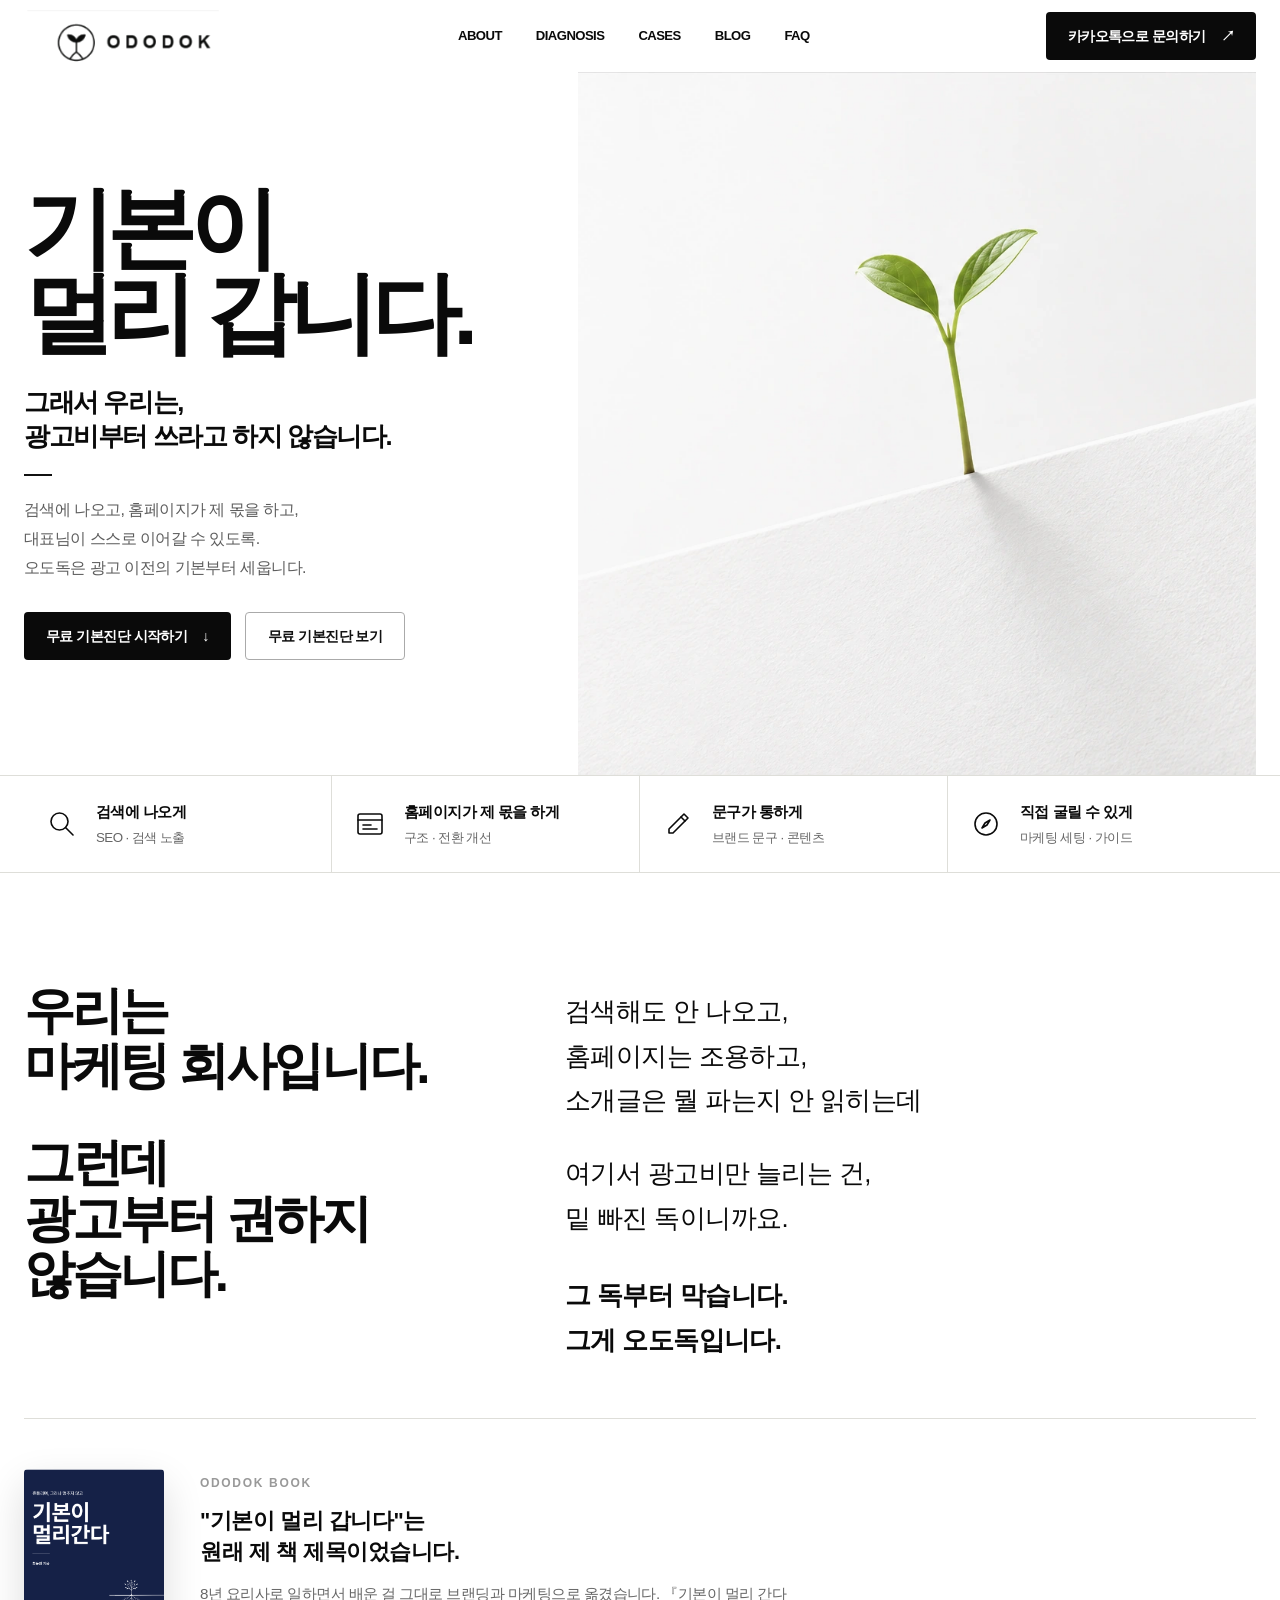
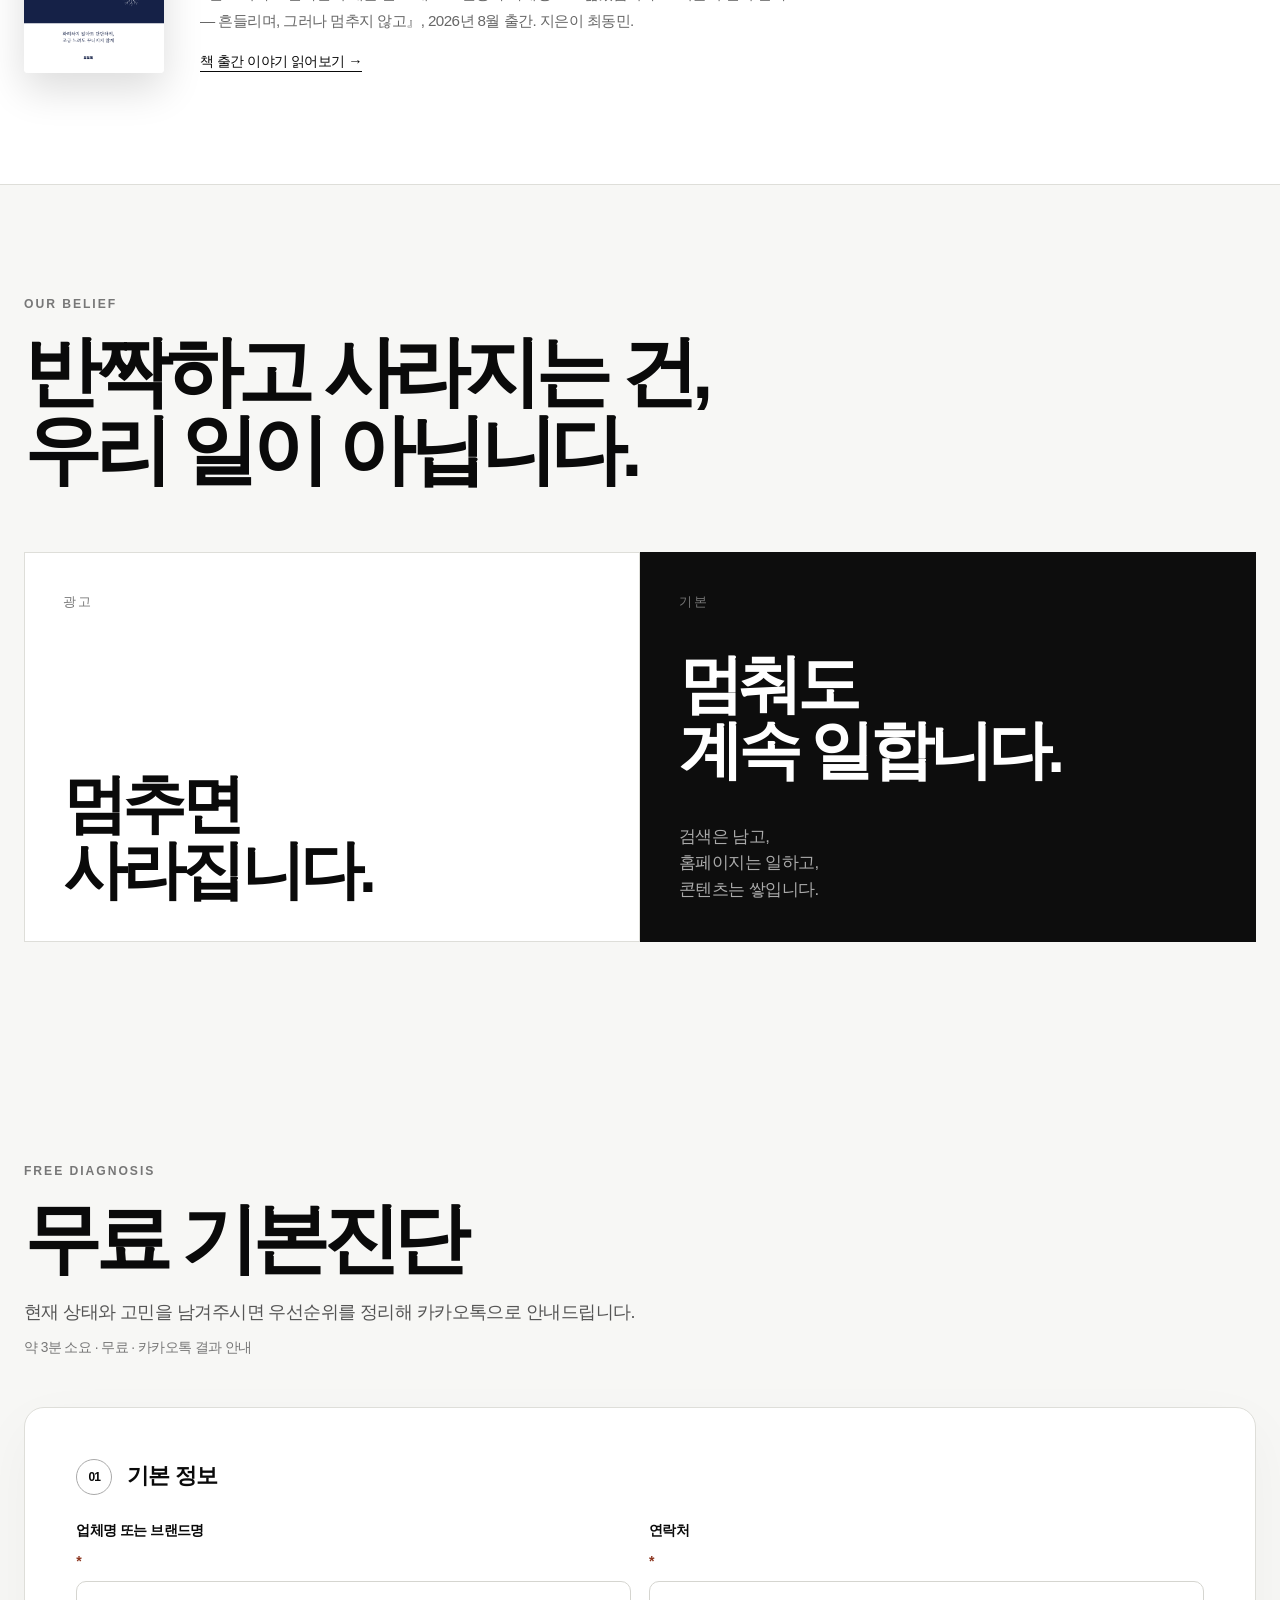
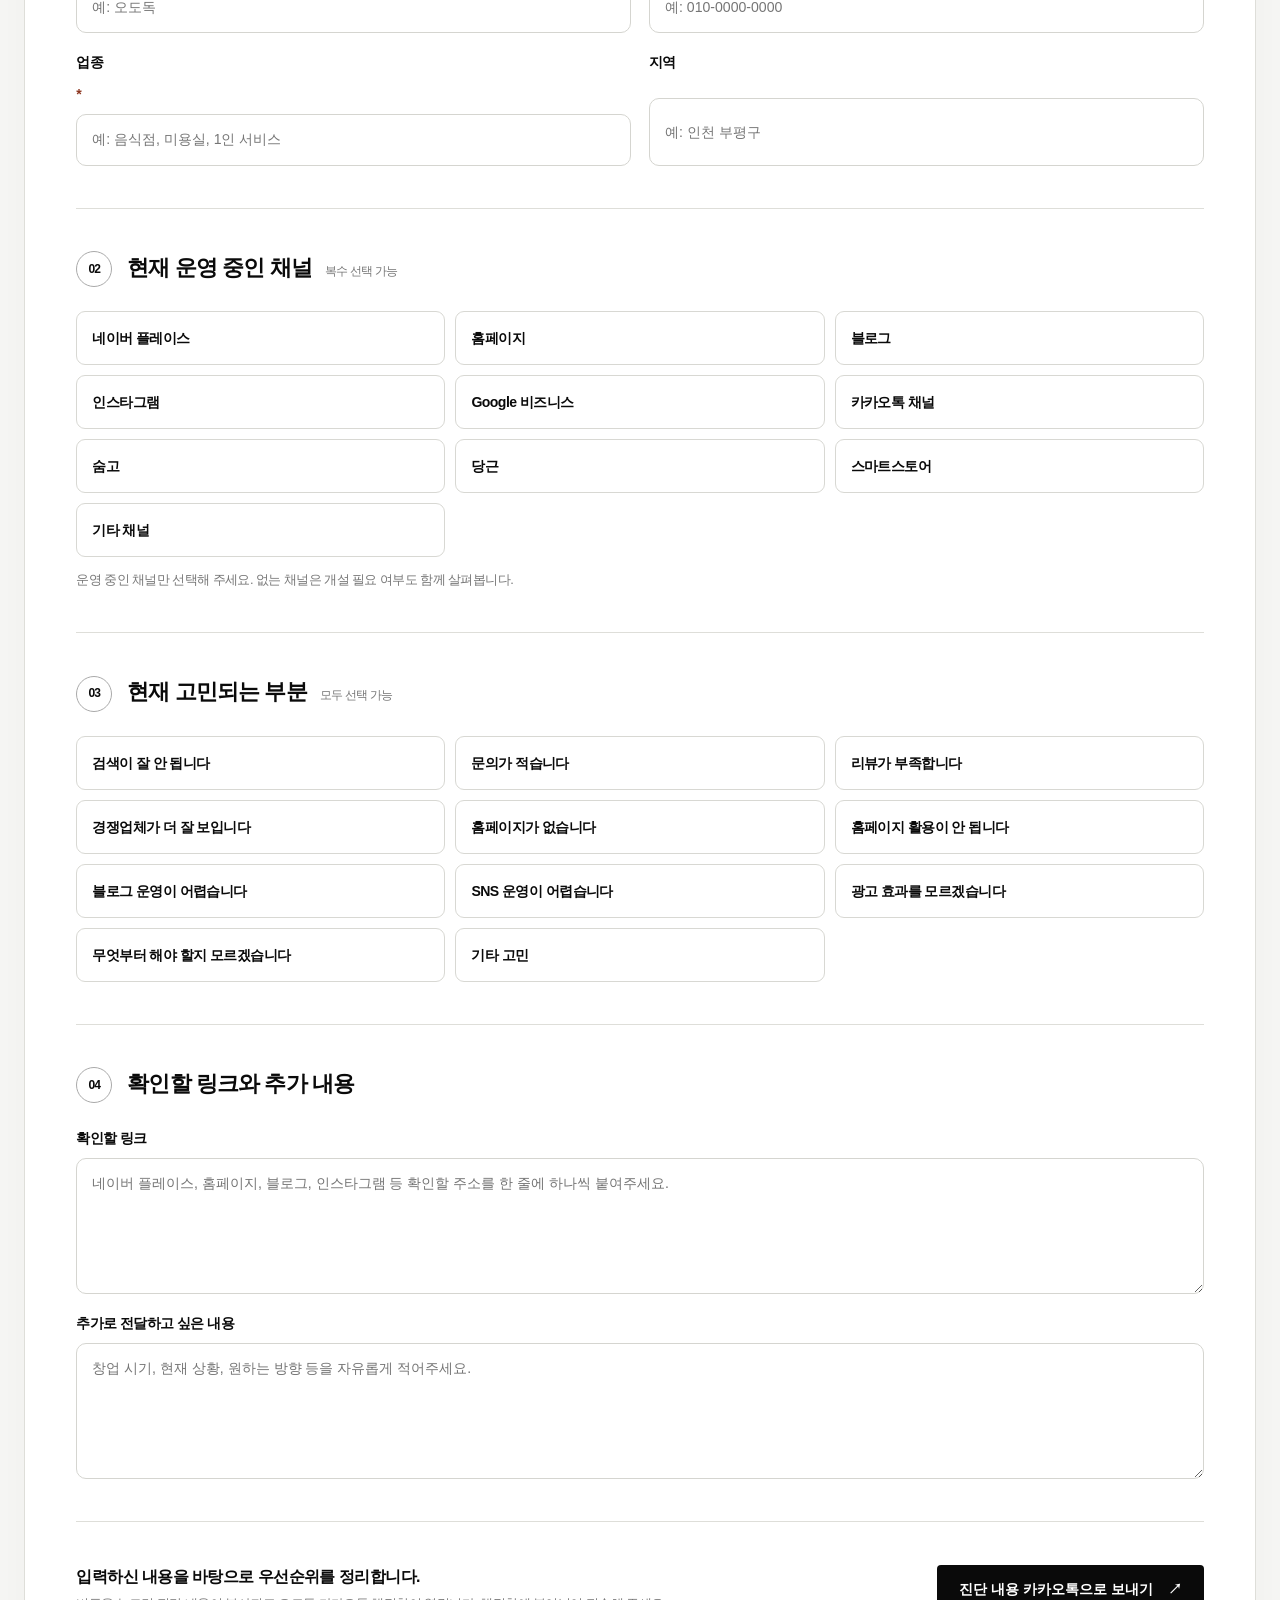
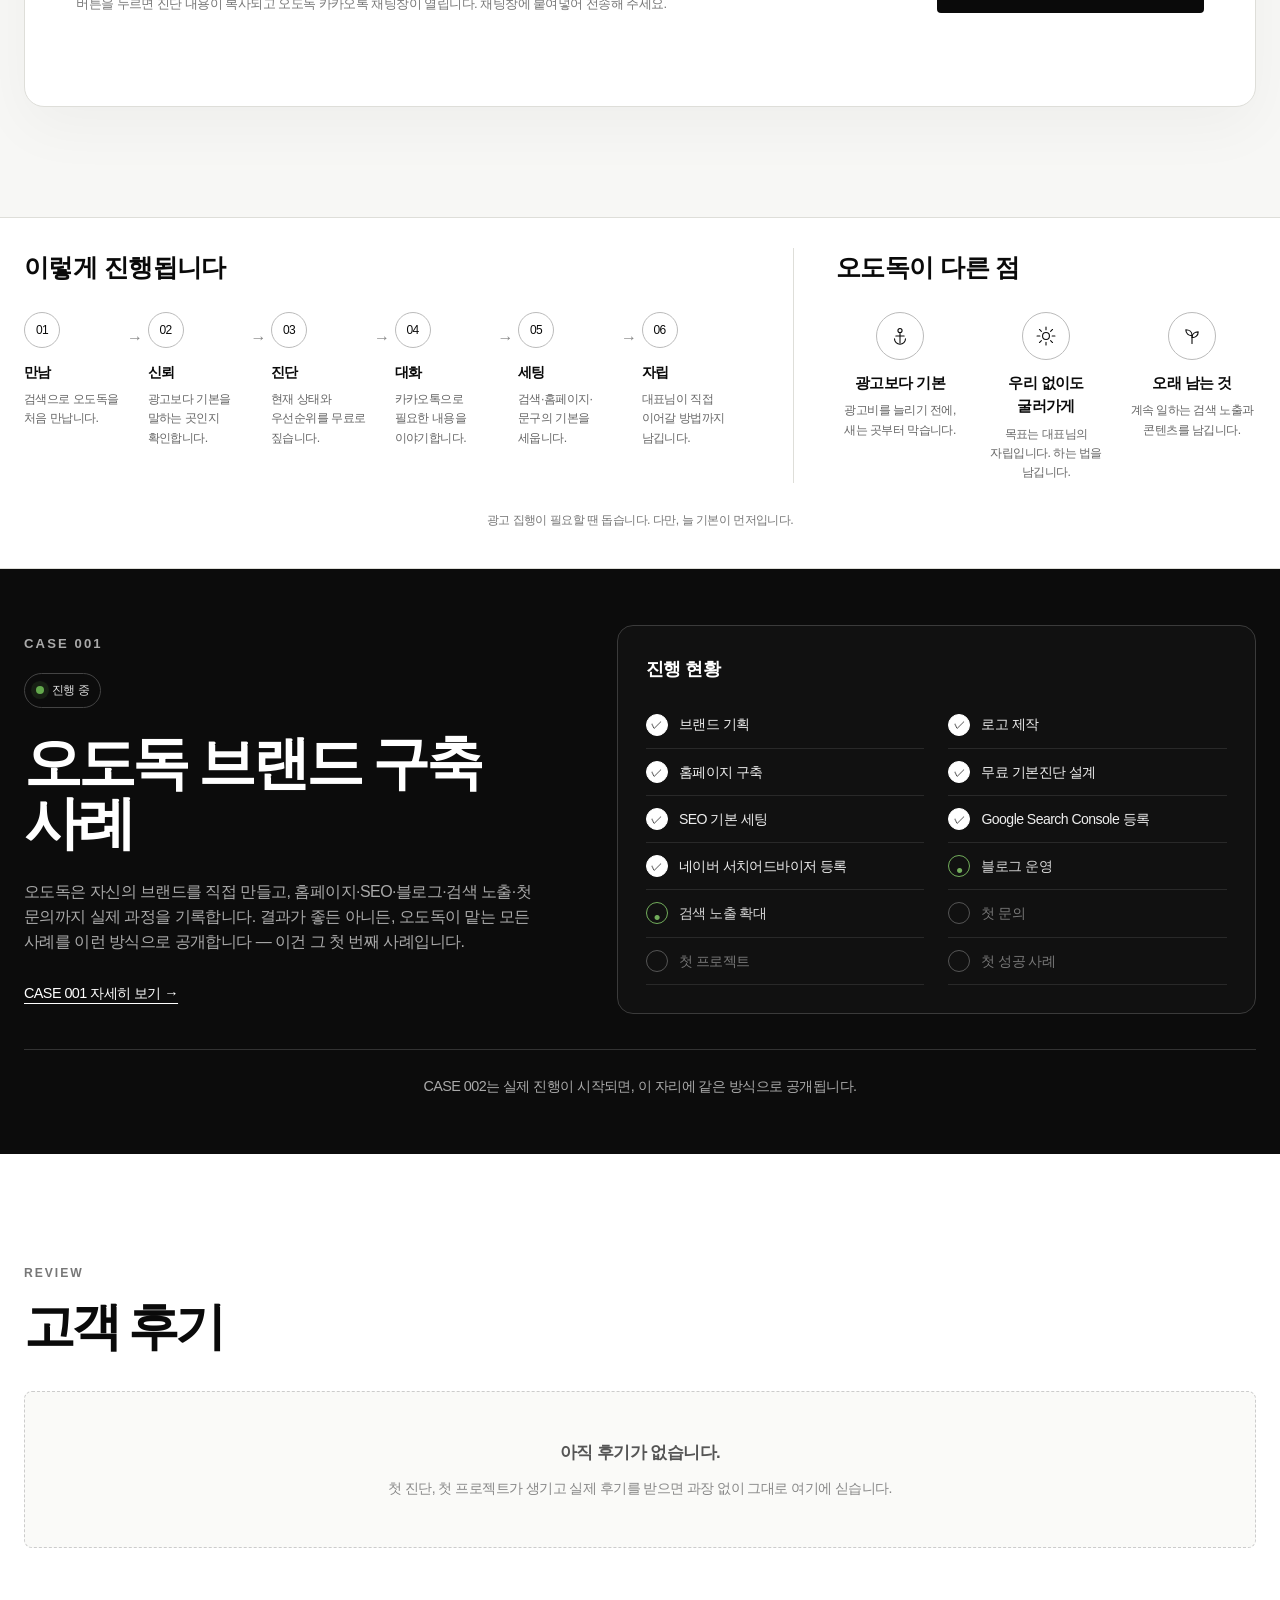
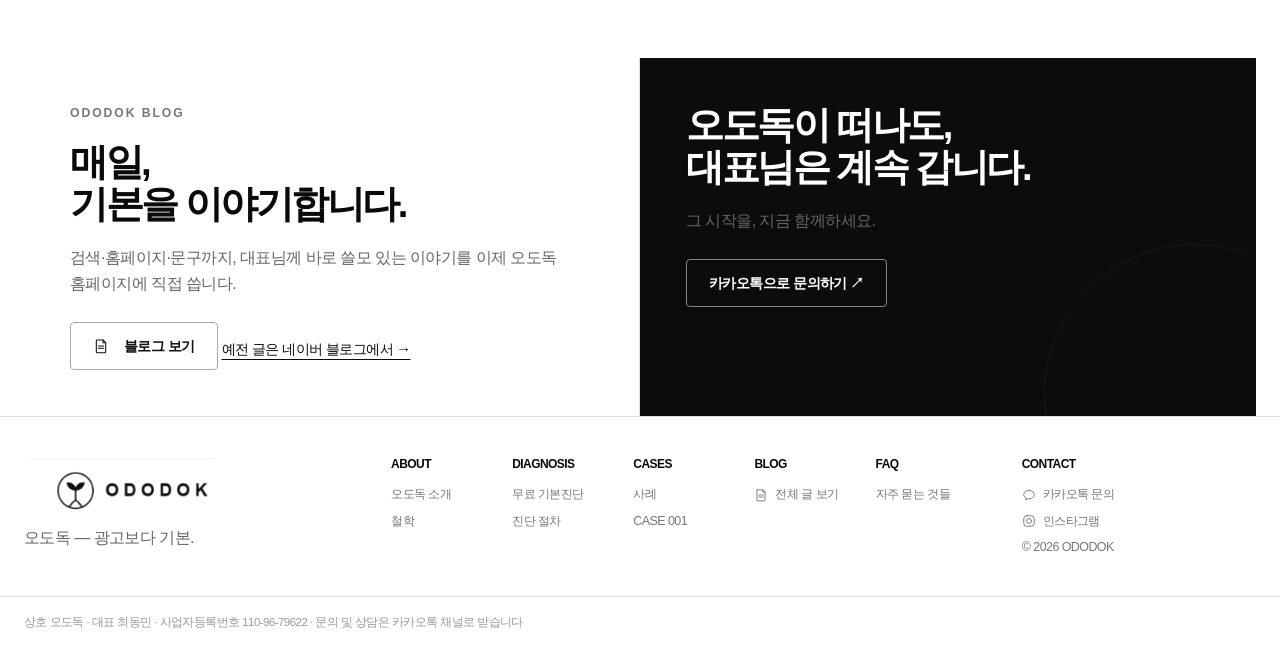
==== index.html @ 1ec69cdd "ododok" ====
<!doctype html>
<html lang="ko">
<head>
  <meta charset="utf-8">
  <meta name="naver-site-verification" content="34b2e5443bd38e90302360f2baf457c5cb8c1512" />
  <meta name="viewport" content="width=device-width, initial-scale=1, viewport-fit=cover">
  <title>오도독 | 기본이 멀리 갑니다.</title>
  <meta name="description" content="오도독은 광고부터 권하지 않습니다. 검색, 홈페이지, 브랜드 문구의 현재 상태부터 무료로 함께 살핍니다.">
  <meta name="theme-color" content="#ffffff">
  <link rel="canonical" href="https://dongmin1.github.io/Ododok/">
  <link rel="icon" href="assets/favicon.svg" type="image/svg+xml">
  <link rel="manifest" href="manifest.json">
  <link rel="stylesheet" href="css/style.css">
  <meta property="og:type" content="website">
  <meta property="og:title" content="오도독 | 기본이 멀리 갑니다.">
  <meta property="og:description" content="광고보다 먼저, 기본부터 봅니다.">
  <meta property="og:url" content="https://dongmin1.github.io/Ododok/">
  <meta property="og:image" content="https://dongmin1.github.io/Ododok/assets/og-image.svg">
  <script type="application/ld+json">
  {
    "@context": "https://schema.org",
    "@type": "ProfessionalService",
    "name": "오도독",
    "alternateName": "ODODOK",
    "url": "https://dongmin1.github.io/Ododok/",
    "logo": "https://dongmin1.github.io/Ododok/assets/ododok-logo-transparent.png",
    "image": "https://dongmin1.github.io/Ododok/assets/hero-sprout-approved.webp",
    "description": "오도독은 광고부터 권하지 않습니다. 검색, 홈페이지, 브랜드 문구의 현재 상태부터 무료로 함께 살핍니다.",
    "areaServed": "KR",
    "founder": {
      "@type": "Person",
      "name": "최동민"
    },
    "address": {
      "@type": "PostalAddress",
      "addressCountry": "KR"
    },
    "sameAs": [
      "https://blog.naver.com/rajkjk",
      "https://www.instagram.com/ododok.archive/",
      "https://pf.kakao.com/_xmunxnX/chat"
    ]
  }
  </script>
</head>
<body>
  <div class="scroll-progress" id="scrollProgress"></div>

  <header class="site-header" id="siteHeader">
    <div class="container nav">
      <a class="brand" href="#top" aria-label="오도독 홈">
        <img src="assets/ododok-logo-transparent.png" alt="ODODOK 오도독">
      </a>
      <nav class="nav-links" id="navLinks" aria-label="주요 메뉴">
        <a href="#about">ABOUT</a>
        <a href="#diagnosis">DIAGNOSIS</a>
        <a href="#project">CASES</a>
        <a href="blog/index.html">BLOG</a>
        <a href="faq.html">FAQ</a>
      </nav>
      <a class="header-cta" href="https://pf.kakao.com/_xmunxnX/chat" target="_blank" rel="noopener noreferrer">
        카카오톡으로 문의하기 <span>↗</span>
      </a>
      <button class="menu-button" id="menuButton" type="button" aria-expanded="false" aria-controls="navLinks">MENU</button>
    </div>
  </header>

  <main id="top">
    <section class="hero">
      <div class="container hero-grid">
        <div class="hero-copy reveal">
          <h1>기본이<br>멀리 갑니다.</h1>
          <h2>그래서 우리는,<br>광고비부터 쓰라고 하지 않습니다.</h2>
          <div class="short-line"></div>
          <p>
            검색에 나오고, 홈페이지가 제 몫을 하고,<br>
            대표님이 스스로 이어갈 수 있도록.<br>
            오도독은 광고 이전의 기본부터 세웁니다.
          </p>
          <div class="hero-actions">
            <a class="button black" href="#diagnosis">
              무료 기본진단 시작하기 <span>↓</span>
            </a>
            <a class="button outline" href="#diagnosis">무료 기본진단 보기</a>
          </div>
        </div>
        <div class="hero-visual reveal">
          <img src="assets/hero-sprout-approved.webp" alt="단단한 기반 위에서 자라는 새싹">
          <span class="scroll-label">SCROLL</span>
        </div>
      </div>

      <div class="service-strip" aria-label="오도독 핵심 서비스">
        <div class="container service-strip-grid">
          <article><span class="icon"><svg viewBox="0 0 32 32" fill="none" stroke="currentColor" stroke-width="1.6" stroke-linecap="round" stroke-linejoin="round"><circle cx="13.5" cy="13.5" r="8.5"/><line x1="19.5" y1="19.5" x2="27" y2="27"/></svg></span><div><strong>검색에 나오게</strong><small>SEO · 검색 노출</small></div></article>
          <article><span class="icon"><svg viewBox="0 0 32 32" fill="none" stroke="currentColor" stroke-width="1.6" stroke-linecap="round" stroke-linejoin="round"><rect x="4" y="6" width="24" height="20" rx="2"/><line x1="4" y1="12" x2="28" y2="12"/><line x1="9" y1="17" x2="17" y2="17"/><line x1="9" y1="21" x2="23" y2="21"/></svg></span><div><strong>홈페이지가 제 몫을 하게</strong><small>구조 · 전환 개선</small></div></article>
          <article><span class="icon"><svg viewBox="0 0 32 32" fill="none" stroke="currentColor" stroke-width="1.6" stroke-linecap="round" stroke-linejoin="round"><path d="M22 6l4 4-15 15H7v-4z"/><line x1="19" y1="9" x2="23" y2="13"/></svg></span><div><strong>문구가 통하게</strong><small>브랜드 문구 · 콘텐츠</small></div></article>
          <article><span class="icon"><svg viewBox="0 0 32 32" fill="none" stroke="currentColor" stroke-width="1.6" stroke-linecap="round" stroke-linejoin="round"><circle cx="16" cy="16" r="11"/><path d="M20 12l-5 3-3 5 5-3z"/></svg></span><div><strong>직접 굴릴 수 있게</strong><small>마케팅 세팅 · 가이드</small></div></article>
        </div>
      </div>
    </section>

    <section class="section brand-intro" id="about">
      <div class="container split-intro">
        <div class="intro-title reveal">
          <h2>우리는<br>마케팅 회사입니다.</h2>
          <h3>그런데<br>광고부터 권하지 않습니다.</h3>
        </div>
        <div class="intro-copy reveal">
          <p>검색해도 안 나오고,<br>홈페이지는 조용하고,<br>소개글은 뭘 파는지 안 읽히는데</p>
          <p>여기서 광고비만 늘리는 건,<br>밑 빠진 독이니까요.</p>
          <strong>그 독부터 막습니다.<br>그게 오도독입니다.</strong>
        </div>
      </div>
      <div class="container book-block reveal">
        <div class="book-block-cover">
          <img src="assets/book-cover.png" alt="기본이 멀리 간다 - 흔들리며, 그러나 멈추지 않고, 최동민 지음">
        </div>
        <div class="book-block-copy">
          <span class="book-block-kicker">ODODOK BOOK</span>
          <h3>"기본이 멀리 갑니다"는<br>원래 제 책 제목이었습니다.</h3>
          <p>8년 요리사로 일하면서 배운 걸 그대로 브랜딩과 마케팅으로 옮겼습니다. 『기본이 멀리 간다 — 흔들리며, 그러나 멈추지 않고』, 2026년 8월 출간. 지은이 최동민.</p>
          <a class="text-link" href="blog/post-001-book.html">책 출간 이야기 읽어보기 →</a>
        </div>
      </div>
    </section>

    <section class="section philosophy">
      <div class="container">
        <span class="section-kicker reveal">OUR BELIEF</span>
        <h2 class="display-title reveal">반짝하고 사라지는 건,<br>우리 일이 아닙니다.</h2>
        <div class="belief-grid">
          <article class="belief-card reveal">
            <small>광고</small>
            <h3>멈추면<br>사라집니다.</h3>
          </article>
          <article class="belief-card dark reveal">
            <small>기본</small>
            <h3>멈춰도<br>계속 일합니다.</h3>
            <p>검색은 남고,<br>홈페이지는 일하고,<br>콘텐츠는 쌓입니다.</p>
          </article>
        </div>
      </div>
    </section>

    <section class="section diagnosis diagnosis-v23" id="diagnosis">
      <div class="container">
        <div class="diagnosis-heading reveal">
          <span class="section-kicker">FREE DIAGNOSIS</span>
          <h2>무료 기본진단</h2>
          <p>현재 상태와 고민을 남겨주시면 우선순위를 정리해 카카오톡으로 안내드립니다.</p>
          <small>약 3분 소요 · 무료 · 카카오톡 결과 안내</small>
        </div>

        <form class="diagnosis-form reveal" id="diagnosisForm" novalidate>
          <fieldset class="form-step">
            <legend><span>01</span> 기본 정보</legend>
            <div class="field-grid two">
              <label>업체명 또는 브랜드명 <b>*</b><input type="text" name="business" required placeholder="예: 오도독"></label>
              <label>연락처 <b>*</b><input type="tel" name="phone" required inputmode="tel" placeholder="예: 010-0000-0000"></label>
              <label>업종 <b>*</b><input type="text" name="category" required placeholder="예: 음식점, 미용실, 1인 서비스"></label>
              <label>지역<input type="text" name="region" placeholder="예: 인천 부평구"></label>
            </div>
          </fieldset>

          <fieldset class="form-step">
            <legend><span>02</span> 현재 운영 중인 채널 <em>복수 선택 가능</em></legend>
            <div class="choice-grid channel-grid">
              <label><input type="checkbox" name="channels" value="네이버 플레이스"><span>네이버 플레이스</span></label>
              <label><input type="checkbox" name="channels" value="홈페이지"><span>홈페이지</span></label>
              <label><input type="checkbox" name="channels" value="블로그"><span>블로그</span></label>
              <label><input type="checkbox" name="channels" value="인스타그램"><span>인스타그램</span></label>
              <label><input type="checkbox" name="channels" value="Google 비즈니스"><span>Google 비즈니스</span></label>
              <label><input type="checkbox" name="channels" value="카카오톡 채널"><span>카카오톡 채널</span></label>
              <label><input type="checkbox" name="channels" value="숨고"><span>숨고</span></label>
              <label><input type="checkbox" name="channels" value="당근"><span>당근</span></label>
              <label><input type="checkbox" name="channels" value="스마트스토어"><span>스마트스토어</span></label>
              <label><input type="checkbox" id="channelOtherCheck" value="기타"><span>기타 채널</span></label>
            </div>
            <label class="conditional-field" id="channelOtherWrap">기타 채널 직접 입력<input type="text" id="channelOther" placeholder="예: 유튜브, 크몽, 배달앱"></label>
            <p class="field-help">운영 중인 채널만 선택해 주세요. 없는 채널은 개설 필요 여부도 함께 살펴봅니다.</p>
          </fieldset>

          <fieldset class="form-step">
            <legend><span>03</span> 현재 고민되는 부분 <em>모두 선택 가능</em></legend>
            <div class="choice-grid concern-grid">
              <label><input type="checkbox" name="concerns" value="검색이 잘 안 됩니다"><span>검색이 잘 안 됩니다</span></label>
              <label><input type="checkbox" name="concerns" value="문의가 적습니다"><span>문의가 적습니다</span></label>
              <label><input type="checkbox" name="concerns" value="리뷰가 부족합니다"><span>리뷰가 부족합니다</span></label>
              <label><input type="checkbox" name="concerns" value="경쟁업체가 더 잘 보입니다"><span>경쟁업체가 더 잘 보입니다</span></label>
              <label><input type="checkbox" name="concerns" value="홈페이지가 없습니다"><span>홈페이지가 없습니다</span></label>
              <label><input type="checkbox" name="concerns" value="홈페이지 활용이 안 됩니다"><span>홈페이지 활용이 안 됩니다</span></label>
              <label><input type="checkbox" name="concerns" value="블로그 운영이 어렵습니다"><span>블로그 운영이 어렵습니다</span></label>
              <label><input type="checkbox" name="concerns" value="SNS 운영이 어렵습니다"><span>SNS 운영이 어렵습니다</span></label>
              <label><input type="checkbox" name="concerns" value="광고 효과를 모르겠습니다"><span>광고 효과를 모르겠습니다</span></label>
              <label><input type="checkbox" name="concerns" value="무엇부터 해야 할지 모르겠습니다"><span>무엇부터 해야 할지 모르겠습니다</span></label>
              <label><input type="checkbox" id="concernOtherCheck" value="기타"><span>기타 고민</span></label>
            </div>
            <label class="conditional-field" id="concernOtherWrap">기타 고민 직접 입력<textarea id="concernOther" rows="3" placeholder="현재 상황을 자유롭게 적어주세요."></textarea></label>
          </fieldset>

          <fieldset class="form-step">
            <legend><span>04</span> 확인할 링크와 추가 내용</legend>
            <label>확인할 링크<textarea name="links" rows="5" placeholder="네이버 플레이스, 홈페이지, 블로그, 인스타그램 등 확인할 주소를 한 줄에 하나씩 붙여주세요."></textarea></label>
            <label>추가로 전달하고 싶은 내용<textarea name="message" rows="5" placeholder="창업 시기, 현재 상황, 원하는 방향 등을 자유롭게 적어주세요."></textarea></label>
          </fieldset>

          <div class="diagnosis-submit">
            <div>
              <strong>입력하신 내용을 바탕으로 우선순위를 정리합니다.</strong>
              <p>버튼을 누르면 진단 내용이 복사되고 오도독 카카오톡 채팅창이 열립니다. 채팅창에 붙여넣어 전송해 주세요.</p>
            </div>
            <button class="button black" type="submit">진단 내용 카카오톡으로 보내기 <span>↗</span></button>
          </div>
          <p class="form-status" id="formStatus" role="status" aria-live="polite"></p>
        </form>
      </div>
    </section>

    <section class="section process-difference">
      <div class="container dual-grid">
        <div class="process reveal">
          <h2>이렇게 진행됩니다</h2>
          <ol class="process-list">
            <li><span>01</span><div><strong>만남</strong><p>검색으로 오도독을 처음 만납니다.</p></div></li>
            <li><span>02</span><div><strong>신뢰</strong><p>광고보다 기본을 말하는 곳인지 확인합니다.</p></div></li>
            <li><span>03</span><div><strong>진단</strong><p>현재 상태와 우선순위를 무료로 짚습니다.</p></div></li>
            <li><span>04</span><div><strong>대화</strong><p>카카오톡으로 필요한 내용을 이야기합니다.</p></div></li>
            <li><span>05</span><div><strong>세팅</strong><p>검색·홈페이지·문구의 기본을 세웁니다.</p></div></li>
            <li><span>06</span><div><strong>자립</strong><p>대표님이 직접 이어갈 방법까지 남깁니다.</p></div></li>
          </ol>
        </div>
        <div class="difference reveal">
          <h2>오도독이 다른 점</h2>
          <div class="difference-grid">
            <article><span><svg viewBox="0 0 32 32" fill="none" stroke="currentColor" stroke-width="1.6" stroke-linecap="round" stroke-linejoin="round"><circle cx="16" cy="8" r="3"/><line x1="16" y1="11" x2="16" y2="26"/><path d="M8 20a8 8 0 0016 0"/><line x1="10" y1="16" x2="22" y2="16"/></svg></span><h3>광고보다 기본</h3><p>광고비를 늘리기 전에, 새는 곳부터 막습니다.</p></article>
            <article><span><svg viewBox="0 0 32 32" fill="none" stroke="currentColor" stroke-width="1.6" stroke-linecap="round" stroke-linejoin="round"><circle cx="16" cy="16" r="5"/><path d="M16 3v4M16 25v4M3 16h4M25 16h4M6.5 6.5l2.8 2.8M22.7 22.7l2.8 2.8M25.5 6.5l-2.8 2.8M9.3 22.7l-2.8 2.8"/></svg></span><h3>우리 없이도 굴러가게</h3><p>목표는 대표님의 자립입니다. 하는 법을 남깁니다.</p></article>
            <article><span><svg viewBox="0 0 32 32" fill="none" stroke="currentColor" stroke-width="1.6" stroke-linecap="round" stroke-linejoin="round"><path d="M16 27V15"/><path d="M16 15c0-5-4-8-9-8 0 5 4 9 9 8z"/><path d="M16 18c0-5 4-8 9-8 0 5-4 9-9 8z"/></svg></span><h3>오래 남는 것</h3><p>계속 일하는 검색 노출과 콘텐츠를 남깁니다.</p></article>
          </div>
        </div>
      </div>
      <div class="container philosophy-note reveal">광고 집행이 필요할 땐 돕습니다. 다만, 늘 기본이 먼저입니다.</div>
    </section>

    <section class="project-section" id="project">
      <div class="container project-single">
        <div class="project-lead reveal">
          <span>CASE 001</span>
          <div class="live-badge"><i></i> 진행 중</div>
          <h2>오도독 브랜드 구축 사례</h2>
          <p>오도독은 자신의 브랜드를 직접 만들고, 홈페이지·SEO·블로그·검색 노출·첫 문의까지 실제 과정을 기록합니다. 결과가 좋든 아니든, 오도독이 맡는 모든 사례를 이런 방식으로 공개합니다 &mdash; 이건 그 첫 번째 사례입니다.</p>
          <a class="text-link" href="project001.html">CASE 001 자세히 보기 →</a>
        </div>
        <div class="project-progress reveal">
          <h3>진행 현황</h3>
          <ul>
            <li class="done"><span>✓</span>브랜드 기획</li>
            <li class="done"><span>✓</span>로고 제작</li>
            <li class="done"><span>✓</span>홈페이지 구축</li>
            <li class="done"><span>✓</span>무료 기본진단 설계</li>
            <li class="done"><span>✓</span>SEO 기본 세팅</li>
            <li class="done"><span>✓</span>Google Search Console 등록</li>
            <li class="done"><span>✓</span>네이버 서치어드바이저 등록</li>
            <li class="active"><span>•</span>블로그 운영</li>
            <li class="active"><span>•</span>검색 노출 확대</li>
            <li><span></span>첫 문의</li>
            <li><span></span>첫 프로젝트</li>
            <li><span></span>첫 성공 사례</li>
          </ul>
        </div>
      </div>
      <div class="container next-project reveal">CASE 002는 실제 진행이 시작되면, 이 자리에 같은 방식으로 공개됩니다.</div>
    </section>

    <section class="section review-section">
      <div class="container">
        <span class="section-kicker reveal">REVIEW</span>
        <h2 class="display-title reveal" style="font-size:clamp(2.2rem,4.5vw,3.2rem)">고객 후기</h2>
        <div class="review-empty reveal">
          <p>아직 후기가 없습니다.</p>
          <p class="review-empty-sub">첫 진단, 첫 프로젝트가 생기고 실제 후기를 받으면 과장 없이 그대로 여기에 싣습니다.</p>
        </div>
      </div>
    </section>

    <section class="journal-contact">
      <div class="container jl-grid">
        <div class="journal reveal" id="journal">
          <span class="section-kicker">ODODOK BLOG</span>
          <h2>매일,<br>기본을 이야기합니다.</h2>
          <p>검색·홈페이지·문구까지, 대표님께 바로 쓸모 있는 이야기를 이제 오도독 홈페이지에 직접 씁니다.</p>
          <a class="button outline" href="blog/index.html"><svg viewBox="0 0 24 24" fill="none" stroke="currentColor" stroke-width="1.6" stroke-linecap="round" stroke-linejoin="round"><path d="M6 3h9l4 4v14a1 1 0 01-1 1H6a1 1 0 01-1-1V4a1 1 0 011-1z"/><path d="M15 3v4h4"/><line x1="8" y1="12" x2="16" y2="12"/><line x1="8" y1="15.5" x2="16" y2="15.5"/></svg>블로그 보기</a>
          <a class="text-link" style="margin-top:14px" href="https://blog.naver.com/rajkjk" target="_blank" rel="noopener noreferrer">예전 글은 네이버 블로그에서 →</a>
        </div>
        <div class="closing reveal" id="contact">
          <h2>오도독이 떠나도,<br>대표님은 계속 갑니다.</h2>
          <p>그 시작을, 지금 함께하세요.</p>
          <a class="button outline light-outline" href="https://pf.kakao.com/_xmunxnX/chat" target="_blank" rel="noopener noreferrer">
            카카오톡으로 문의하기 ↗
          </a>
        </div>
      </div>
    </section>
  </main>

  <div class="mobile-cta-bar">
    <a class="secondary" href="#diagnosis">무료 진단</a>
    <a class="primary" href="https://pf.kakao.com/_xmunxnX/chat" target="_blank" rel="noopener noreferrer" aria-label="카카오톡으로 문의하기">카카오톡 상담 ↗</a>
  </div>

  <footer>
    <div class="container footer-grid">
      <div class="footer-brand">
        <img src="assets/ododok-logo-transparent.png" alt="ODODOK 오도독">
        <p>오도독 — 광고보다 기본.</p>
      </div>
      <nav aria-label="푸터 메뉴">
        <div><strong>ABOUT</strong><a href="#about">오도독 소개</a><a href="#about">철학</a></div>
        <div><strong>DIAGNOSIS</strong><a href="#diagnosis">무료 기본진단</a><a href="#diagnosis">진단 절차</a></div>
        <div><strong>CASES</strong><a href="#project">사례</a><a href="project001.html">CASE 001</a></div>
        <div><strong>BLOG</strong><a href="blog/index.html"><svg viewBox="0 0 24 24" fill="none" stroke="currentColor" stroke-width="1.6" stroke-linecap="round" stroke-linejoin="round"><path d="M6 3h9l4 4v14a1 1 0 01-1 1H6a1 1 0 01-1-1V4a1 1 0 011-1z"/><path d="M15 3v4h4"/><line x1="8" y1="12" x2="16" y2="12"/><line x1="8" y1="15.5" x2="16" y2="15.5"/></svg>전체 글 보기</a></div>
        <div><strong>FAQ</strong><a href="faq.html">자주 묻는 것들</a></div>
      </nav>
      <div class="footer-contact">
        <strong>CONTACT</strong>
        <a href="https://pf.kakao.com/_xmunxnX/chat" target="_blank" rel="noopener noreferrer"><svg viewBox="0 0 24 24" fill="none" stroke="currentColor" stroke-width="1.6" stroke-linecap="round" stroke-linejoin="round"><path d="M12 4c-5 0-9 3.1-9 7 0 2.5 1.7 4.7 4.2 6l-1 3.4 3.7-2c.7.1 1.4.2 2.1.2 5 0 9-3.1 9-7s-4-7.6-9-7.6z"/></svg>카카오톡 문의</a>
        <a href="https://www.instagram.com/ododok.archive/" target="_blank" rel="noopener noreferrer"><svg viewBox="0 0 24 24" fill="none" stroke="currentColor" stroke-width="1.6" stroke-linecap="round" stroke-linejoin="round"><rect x="3" y="3" width="18" height="18" rx="5"/><circle cx="12" cy="12" r="4.2"/><circle cx="17.2" cy="6.8" r=".6" fill="currentColor" stroke="none"/></svg>인스타그램</a>
        <span>© 2026 ODODOK</span>
      </div>
    </div>
  </footer>
  <div class="biz-info">
    <div class="container">상호 오도독 · 대표 최동민 · 사업자등록번호 110-96-79622 · 문의 및 상담은 카카오톡 채널로 받습니다</div>
  </div>
  <script src="js/main.js"></script>
</body>
</html>
---- css/style.css ----
@charset "UTF-8";
:root{--black:#0a0a0a;--white:#fff;--off:#f7f7f5;--line:#deded9;--muted:#666;--green:#4e7133;--max:1280px}
*{box-sizing:border-box;margin:0;padding:0}
html{scroll-behavior:smooth;scroll-padding-top:84px}
body{background:var(--white);color:var(--black);font-family:Pretendard,-apple-system,BlinkMacSystemFont,"Apple SD Gothic Neo","Noto Sans KR","Segoe UI",sans-serif;letter-spacing:-.035em;line-height:1.58;word-break:keep-all;overflow-x:hidden}
a{color:inherit;text-decoration:none}img{display:block;max-width:100%}button,a{-webkit-tap-highlight-color:transparent}
.container{width:min(calc(100% - 48px),var(--max));margin:0 auto}.section{padding:110px 0}
.scroll-progress{position:fixed;z-index:3000;top:0;left:0;width:0;height:2px;background:var(--black)}
.site-header{position:fixed;z-index:2000;top:0;left:0;width:100%;border-bottom:1px solid transparent;transition:.25s}
.site-header.scrolled{background:rgba(255,255,255,.94);border-color:var(--line);backdrop-filter:blur(18px)}
.nav{height:72px;display:flex;align-items:center;justify-content:space-between;gap:30px}.brand{display:inline-flex;align-items:center;background:transparent;padding:0;border:0}.brand img{width:198px;height:auto;background:transparent;mix-blend-mode:multiply}
.nav-links{display:flex;gap:34px;font-size:.82rem;font-weight:700}.nav-links a,.footer-grid a{transition:opacity .2s}.nav-links a:hover,.footer-grid a:hover{opacity:.5}
.header-cta,.button{display:inline-flex;align-items:center;justify-content:center;gap:15px;min-height:48px;padding:0 22px;border-radius:4px;font-size:.9rem;font-weight:750;transition:transform .2s,opacity .2s,background .2s}
.header-cta,.button.black{background:var(--black);color:#fff}.header-cta:hover,.button:hover{transform:translateY(-2px);opacity:.88}.button.outline{border:1px solid #aaa;background:#fff;color:#111}.button.wide{width:100%;min-height:62px}.menu-button{display:none;border:0;background:none;font:inherit;font-weight:800}
.hero{padding-top:72px;background:#fff}.hero-grid{display:grid;grid-template-columns:.9fr 1.1fr;min-height:600px}.hero-copy{display:flex;flex-direction:column;justify-content:center;padding:58px 36px 58px 0}
.hero-copy h1{font-size:clamp(4rem,7vw,7.2rem);line-height:.94;letter-spacing:-.085em}.hero-copy h2{margin-top:30px;font-size:clamp(1.35rem,2vw,2rem);line-height:1.35;letter-spacing:-.055em}
.short-line{width:28px;height:2px;background:#111;margin:20px 0}.hero-copy p{color:#5d5d5d;font-size:1rem;line-height:1.8}.hero-actions{display:flex;gap:14px;margin-top:30px;flex-wrap:wrap}
.hero-visual{position:relative;overflow:hidden;display:flex;align-items:flex-end;background:#fff}.hero-visual::before{content:"";position:absolute;inset:8% 0 0 3%;background:radial-gradient(circle at 58% 54%,rgba(232,224,208,.42),rgba(255,255,255,0) 63%);pointer-events:none}.hero-visual img{position:relative;z-index:1;width:100%;height:100%;object-fit:contain;object-position:center bottom;filter:saturate(.94) contrast(.98)}.scroll-label{position:absolute;right:18px;bottom:55px;font-size:.72rem;letter-spacing:.14em;writing-mode:vertical-rl}.scroll-label::after{content:"";display:block;width:1px;height:55px;background:#111;margin:10px auto 0}
.service-strip{border-top:1px solid var(--line);border-bottom:1px solid var(--line)}.service-strip-grid{display:grid;grid-template-columns:repeat(4,1fr)}.service-strip article{display:flex;align-items:center;gap:18px;min-height:96px;padding:22px;border-right:1px solid var(--line)}.service-strip article:last-child{border-right:0}.service-strip .icon{display:inline-flex;color:var(--black)}.service-strip .icon svg{width:32px;height:32px}.service-strip strong{display:block;font-size:.95rem}.service-strip small{display:block;color:#666;margin-top:3px}
.brand-intro{border-bottom:1px solid var(--line)}.split-intro{display:grid;grid-template-columns:.8fr 1.2fr;gap:80px}.intro-title h2,.intro-title h3{font-size:clamp(2.2rem,4vw,4.2rem);line-height:1.08;letter-spacing:-.065em}.intro-title h3{margin-top:42px}.intro-copy{font-size:clamp(1.25rem,2vw,1.85rem);line-height:1.75;padding-top:6px}.intro-copy p+p{margin-top:28px}.intro-copy strong{display:block;margin-top:32px}
.philosophy{background:var(--off)}.section-kicker{display:block;color:#777;font-size:.76rem;font-weight:800;letter-spacing:.16em;margin-bottom:18px}.display-title{font-size:clamp(3rem,6vw,6.8rem);line-height:1.02;letter-spacing:-.08em}.belief-grid{display:grid;grid-template-columns:1fr 1fr;margin-top:64px}.belief-card{min-height:390px;padding:38px;border:1px solid var(--line);display:flex;flex-direction:column;justify-content:space-between;background:#fff}.belief-card.dark{background:#0d0d0d;color:#fff;border-color:#0d0d0d}.belief-card small{color:#777;letter-spacing:.12em}.belief-card h3{font-size:clamp(2.4rem,5vw,5rem);line-height:1.03;letter-spacing:-.075em}.belief-card p{color:#aaa;font-size:1.05rem}
.diagnosis{border-bottom:1px solid var(--line)}.diagnosis-grid{display:grid;grid-template-columns:1.1fr .9fr 1fr}.diagnosis-grid>div{padding:30px 42px;border-right:1px solid var(--line)}.diagnosis-grid>div:first-child{padding-left:0}.diagnosis-grid>div:last-child{border-right:0;padding-right:0}.diagnosis-title h2{font-size:clamp(2.7rem,5vw,5.4rem);line-height:1.03;letter-spacing:-.075em}.diagnosis-checks{display:flex;flex-direction:column;justify-content:center;gap:20px;font-size:1rem}.diagnosis-checks p{display:flex;gap:12px}.diagnosis-checks span{display:grid;place-items:center;min-width:24px;height:24px;border:1px solid #111;border-radius:50%;font-size:.75rem}.diagnosis-action p{color:#555;margin-bottom:22px}.diagnosis-action small{display:block;text-align:center;color:#777;margin-top:11px}
.process-difference{padding:30px 0 38px;border-bottom:1px solid var(--line)}.dual-grid{display:grid;grid-template-columns:1.25fr .75fr}.process{padding-right:42px;border-right:1px solid var(--line)}.difference{padding-left:42px}.process h2,.difference h2{font-size:1.55rem;margin-bottom:25px}.process-list{list-style:none;display:grid;grid-template-columns:repeat(6,1fr);gap:14px}.process-list li{position:relative;padding-right:8px}.process-list li:not(:last-child)::after{content:"→";position:absolute;top:13px;right:-9px;color:#888}.process-list span{display:grid;place-items:center;width:36px;height:36px;border:1px solid #bbb;border-radius:50%;font-size:.75rem;margin-bottom:13px}.process-list strong{display:block;font-size:.9rem}.process-list p{font-size:.78rem;color:#666;margin-top:6px}.difference-grid{display:grid;grid-template-columns:repeat(3,1fr);gap:18px}.difference-grid article{text-align:center}.difference-grid article>span{display:grid;place-items:center;margin:0 auto 12px;width:48px;height:48px;border:1px solid #bbb;border-radius:50%;color:var(--black)}.difference-grid article>span svg{width:22px;height:22px}.difference-grid h3{font-size:.93rem}.difference-grid p{font-size:.76rem;color:#666;margin-top:6px}.philosophy-note{text-align:center;color:#777;font-size:.78rem;margin-top:28px}
.project-section{background:#0c0c0c;color:#fff;padding:56px 0}.project-grid{display:grid;grid-template-columns:.35fr .65fr;gap:42px;align-items:stretch}.project-lead{display:flex;flex-direction:column;justify-content:center}.project-lead>span{font-size:2rem;font-weight:800;letter-spacing:.02em}.project-lead h2{margin:20px 0 24px;font-size:1.4rem;line-height:1.45}.text-link{font-size:.9rem;text-decoration:underline;text-underline-offset:5px}.project-cards{display:grid;grid-template-columns:repeat(3,1fr);gap:14px}.project-cards article{position:relative;border:1px solid #444;background:#111;padding-bottom:20px}.project-art{height:150px;background:#e6e6e3}.art-one{background:linear-gradient(145deg,#d9d9d4,#f6f6f4)}.art-two{background:linear-gradient(135deg,#efefec 0 60%,#161616 60%)}.art-three{display:flex;align-items:center;justify-content:center;background:linear-gradient(145deg,#c8c8c5,#6d6d6a);font-size:2rem;font-weight:800;letter-spacing:.15em}.project-cards small,.project-cards h3,.project-cards p,.project-status{display:block;margin-left:16px;margin-right:16px}.project-cards small{margin-top:14px;color:#aaa}.project-status{width:max-content;margin-top:8px;padding:4px 8px;border:1px solid #555;border-radius:999px;color:#ccc;font-size:.68rem}.project-cards h3{margin-top:10px;font-size:.98rem}.project-cards p{margin-top:7px;color:#aaa;font-size:.8rem}
.journal-contact{background:#fff}.jl-grid{display:grid;grid-template-columns:1fr 1fr}.journal,.closing{min-height:320px;padding:46px}.journal{border-right:1px solid var(--line)}.journal h2,.closing h2{font-size:clamp(2rem,3vw,3.6rem);line-height:1.1;letter-spacing:-.065em}.journal p,.closing p{margin:20px 0 26px;color:#666;max-width:560px}.closing{position:relative;background:#0c0c0c;color:#fff;overflow:hidden}.closing::after{content:"";position:absolute;right:-90px;bottom:-130px;width:300px;height:300px;border:1px solid rgba(255,255,255,.055);border-radius:50%;pointer-events:none}.light-outline{background:transparent!important;color:#fff!important;border-color:#888!important}
footer{border-top:1px solid var(--line);padding:38px 0}.footer-grid{display:grid;grid-template-columns:1.1fr 2fr .8fr;gap:45px}.footer-brand img{width:195px}.footer-brand p{margin-top:12px;color:#666}.footer-grid nav{display:grid;grid-template-columns:repeat(5,1fr);gap:20px}.footer-grid nav div,.footer-contact{display:flex;flex-direction:column;gap:7px;font-size:.78rem}.footer-grid nav strong,.footer-contact strong{font-size:.75rem;margin-bottom:4px}.footer-grid nav a,.footer-contact a,.footer-contact span{color:#777}.footer-grid nav a,.footer-contact a{display:inline-flex;align-items:center;gap:7px}.footer-grid nav a svg,.footer-contact a svg{width:14px;height:14px;flex:none}
.button svg{width:16px;height:16px;flex:none}
.biz-info{border-top:1px solid var(--line);padding:16px 0}.biz-info .container{font-size:.72rem;color:#999}
.mobile-cta-bar{display:none}.reveal{opacity:0;transform:translateY(24px);transition:opacity .75s ease,transform .75s ease}.reveal.visible{opacity:1;transform:none}
@media(max-width:1000px){.nav-links,.header-cta{display:none}.menu-button{display:block;min-width:48px;min-height:48px}.nav-links.open{display:flex;position:fixed;top:72px;left:0;width:100%;padding:24px;background:#fff;border-bottom:1px solid var(--line);flex-direction:column;align-items:flex-start;gap:0}.nav-links.open a{width:100%;padding:14px 0;border-bottom:1px solid var(--line);font-size:1rem}.nav-links.open a:last-child{border-bottom:0}.hero-grid,.split-intro,.diagnosis-grid,.dual-grid,.project-grid,.jl-grid,.footer-grid{grid-template-columns:1fr}.hero-copy{padding:70px 0 40px}.hero-visual{min-height:420px}.service-strip-grid{grid-template-columns:1fr 1fr}.service-strip article:nth-child(2){border-right:0}.service-strip article:nth-child(-n+2){border-bottom:1px solid var(--line)}.split-intro{gap:45px}.diagnosis-grid>div{border-right:0;border-bottom:1px solid var(--line);padding:35px 0}.diagnosis-grid>div:last-child{border-bottom:0}.process{border-right:0;border-bottom:1px solid var(--line);padding:20px 0 35px}.difference{padding:35px 0}.project-grid{gap:28px}.journal{border-right:0;border-bottom:1px solid var(--line)}.footer-grid nav{grid-template-columns:repeat(4,1fr)}}
@media(max-width:720px){body{padding-bottom:78px}.container{width:min(calc(100% - 28px),var(--max))}.section{padding:76px 0}.nav{height:64px}.site-header .brand img{width:158px}.nav-links.open{top:64px}.hero{padding-top:64px}.hero-copy{padding:48px 0 30px}.hero-copy h1{font-size:clamp(3.55rem,18vw,5.1rem)}.hero-copy h2{margin-top:24px;font-size:1.28rem}.hero-copy p{font-size:.96rem;line-height:1.75}.hero-copy p br:first-child{display:none}.hero-grid{min-height:auto}.hero-visual{min-height:290px}.scroll-label{display:none}.hero-actions{flex-direction:column}.hero-actions .button{width:100%;min-height:54px}.service-strip-grid{grid-template-columns:1fr}.service-strip article{border-right:0;border-bottom:1px solid var(--line)!important;min-height:84px;padding:18px 8px}.service-strip article:last-child{border-bottom:0!important}.service-strip .icon{min-width:34px}.display-title{font-size:clamp(2.8rem,14vw,4.6rem)}.belief-grid{grid-template-columns:1fr;margin-top:42px}.belief-card{min-height:300px;padding:28px}.diagnosis-title h2{font-size:clamp(2.65rem,13vw,4rem)}.process-difference{padding-top:16px}.process-list{grid-template-columns:1fr;gap:0}.process-list li{display:grid;grid-template-columns:48px 1fr;align-items:start;gap:14px;padding:18px 0;border-bottom:1px solid var(--line)}.process-list li:last-child{border-bottom:0}.process-list li::after{display:none!important}.process-list span{margin:0}.process-list strong{font-size:1rem}.process-list p{font-size:.88rem;line-height:1.55;margin-top:3px}.difference-grid{grid-template-columns:1fr;gap:12px}.difference-grid article{text-align:left;display:grid;grid-template-columns:52px 1fr;column-gap:14px;padding:18px 0;border-bottom:1px solid var(--line)}.difference-grid article>span{grid-row:1/3;margin:0}.difference-grid h3{font-size:1rem}.difference-grid p{font-size:.84rem}.project-section{padding:48px 0}.project-cards{grid-template-columns:1fr}.project-art{height:180px}.journal,.closing{padding:38px 24px;min-height:300px}.closing::after{right:-150px;bottom:-165px}.footer-grid{gap:32px}.footer-grid nav{grid-template-columns:1fr 1fr;gap:24px 16px}.mobile-cta-bar{display:flex;position:fixed;z-index:1900;left:14px;right:14px;bottom:max(12px,env(safe-area-inset-bottom));gap:10px}.mobile-cta-bar a{flex:1;display:flex;align-items:center;justify-content:center;min-height:54px;padding:0 12px;border-radius:8px;font-size:.9rem;font-weight:800}.mobile-cta-bar .primary{background:#0a0a0a;color:#fff;border:1px solid #333;box-shadow:0 12px 35px rgba(0,0,0,.22)}.mobile-cta-bar .secondary{background:#fff;color:#0a0a0a;border:1px solid #0a0a0a}}
@media(max-width:380px){.hero-copy h1{font-size:3.45rem}.hero-copy h2{font-size:1.16rem}.container{width:calc(100% - 24px)}.journal,.closing{padding:34px 20px}.footer-grid nav{grid-template-columns:1fr}}
@media(prefers-reduced-motion:reduce){html{scroll-behavior:auto}*{transition-duration:.01ms!important}.reveal{opacity:1;transform:none}}

/* ODODOK V2.3 final — diagnosis form & single project */
.diagnosis-v23{background:#f7f7f5}.diagnosis-heading{max-width:760px;margin-bottom:48px}.diagnosis-heading h2{font-size:clamp(3rem,6vw,6.4rem);line-height:1;letter-spacing:-.08em}.diagnosis-heading p{margin-top:22px;font-size:1.12rem;color:#555}.diagnosis-heading>small{display:block;margin-top:10px;color:#777;font-size:.86rem}.diagnosis-form{background:#fff;border:1px solid var(--line);border-radius:20px;padding:clamp(24px,4vw,52px);box-shadow:0 20px 60px rgba(0,0,0,.04)}.form-step{border:0;padding:0 0 42px;margin:0 0 42px;border-bottom:1px solid var(--line)}.form-step legend{width:100%;font-size:1.35rem;font-weight:800;margin-bottom:24px;letter-spacing:-.04em}.form-step legend>span{display:inline-grid;place-items:center;width:36px;height:36px;margin-right:10px;border:1px solid #aaa;border-radius:50%;font-size:.75rem;vertical-align:middle}.form-step legend em{font-style:normal;font-size:.78rem;color:#777;font-weight:500;margin-left:8px}.field-grid{display:grid;gap:18px}.field-grid.two{grid-template-columns:1fr 1fr}.diagnosis-form label{display:grid;gap:9px;font-size:.88rem;font-weight:750}.diagnosis-form label b{color:#8c351f}.diagnosis-form input[type=text],.diagnosis-form input[type=tel],.diagnosis-form textarea{width:100%;border:1px solid #d5d5d0;border-radius:10px;background:#fff;padding:14px 15px;font:inherit;font-weight:500;line-height:1.5;resize:vertical;transition:border-color .2s,box-shadow .2s}.diagnosis-form input[type=text],.diagnosis-form input[type=tel]{min-height:52px}.diagnosis-form input:focus,.diagnosis-form textarea:focus{outline:0;border-color:#111;box-shadow:0 0 0 3px rgba(0,0,0,.07)}.choice-grid{display:grid;grid-template-columns:repeat(3,1fr);gap:10px}.choice-grid label{display:block}.choice-grid input{position:absolute;opacity:0;pointer-events:none}.choice-grid span{display:flex;align-items:center;min-height:54px;padding:12px 15px;border:1px solid #d8d8d3;border-radius:9px;background:#fff;cursor:pointer;font-size:.88rem;font-weight:650;transition:.2s}.choice-grid input:checked+span{background:#111;color:#fff;border-color:#111}.choice-grid input:focus-visible+span{outline:3px solid rgba(0,0,0,.18);outline-offset:2px}.conditional-field{display:none!important;margin-top:16px}.conditional-field.show{display:grid!important}.field-help{margin-top:13px;color:#777;font-size:.8rem}.form-step>label+label{margin-top:18px}.diagnosis-submit{display:flex;align-items:center;justify-content:space-between;gap:28px}.diagnosis-submit strong{font-size:1rem}.diagnosis-submit p{max-width:650px;margin-top:5px;color:#777;font-size:.82rem}.diagnosis-submit .button{border:0;cursor:pointer;white-space:nowrap}.form-status{min-height:24px;margin-top:16px;text-align:right;font-size:.85rem;font-weight:700}.form-status.error{color:#a12b1d}.form-status.success{color:#3f6b2c}
.project-single{display:grid;grid-template-columns:.9fr 1.1fr;gap:70px;align-items:center}.project-single .project-lead>span{font-size:.82rem;letter-spacing:.16em;color:#aaa}.project-single .project-lead h2{font-size:clamp(2.2rem,4.5vw,4.8rem);line-height:1.05;letter-spacing:-.07em;margin:25px 0}.project-single .project-lead p{color:#aaa;max-width:590px;margin-bottom:28px}.live-badge{display:inline-flex;align-items:center;gap:8px;width:max-content;margin-top:18px;padding:7px 11px;border:1px solid #444;border-radius:999px;font-size:.75rem;color:#ddd}.live-badge i{width:8px;height:8px;border-radius:50%;background:#63a94c;box-shadow:0 0 0 5px rgba(99,169,76,.12)}.project-progress{border:1px solid #3b3b3b;border-radius:16px;padding:28px;background:#111}.project-progress h3{font-size:1.15rem;margin-bottom:18px}.project-progress ul{list-style:none;display:grid;grid-template-columns:1fr 1fr;gap:0 24px}.project-progress li{display:flex;align-items:center;gap:11px;padding:12px 0;border-bottom:1px solid #292929;color:#777;font-size:.88rem}.project-progress li span{display:grid;place-items:center;width:22px;height:22px;border:1px solid #555;border-radius:50%;font-size:.72rem}.project-progress li.done{color:#eee}.project-progress li.done span{background:#fff;color:#111;border-color:#fff}.project-progress li.active{color:#d7d7d7}.project-progress li.active span{color:#72ad5b;border-color:#72ad5b;font-size:1.2rem}.next-project{margin-top:35px;padding-top:25px;border-top:1px solid #333;text-align:center;color:#aaa;font-size:.9rem}
@media(max-width:900px){.choice-grid{grid-template-columns:1fr 1fr}.project-single{grid-template-columns:1fr;gap:38px}.diagnosis-submit{align-items:flex-start;flex-direction:column}.diagnosis-submit .button{width:100%}}
@media(max-width:600px){.diagnosis-form{border-radius:14px;padding:24px 18px}.field-grid.two,.choice-grid,.project-progress ul{grid-template-columns:1fr}.form-step{padding-bottom:32px;margin-bottom:32px}.form-step legend{font-size:1.15rem}.form-step legend em{display:block;margin:8px 0 0 48px}.choice-grid span{min-height:50px}.project-progress{padding:22px 18px}.project-single .project-lead h2{font-size:2.55rem}.diagnosis-submit p{line-height:1.55}}

/* FAQ 아코디언 */
.faq-wrap{max-width:800px}
.faq-list{margin-top:38px;border-top:1px solid var(--line)}
.faq-list details{border-bottom:1px solid var(--line)}
.faq-list summary{display:flex;align-items:center;justify-content:space-between;gap:20px;padding:22px 2px;cursor:pointer;font-size:1.02rem;font-weight:700;list-style:none}
.faq-list summary::-webkit-details-marker{display:none}
.faq-list .faq-icon{flex:none;display:grid;place-items:center;width:26px;height:26px;border:1px solid #ccc;border-radius:50%;font-size:1rem;font-weight:400;color:#666;transition:transform .25s}
.faq-list details[open] .faq-icon{transform:rotate(45deg)}
.faq-list details p{padding:0 2px 24px;max-width:640px;color:#666;font-size:.94rem;line-height:1.7}
@media(max-width:720px){
  .faq-list summary{font-size:.95rem;padding:18px 2px}
}

/* 독립 FAQ 페이지 */
.faq-page{padding:150px 0 100px}
.faq-page .display-title{font-size:clamp(2.8rem,7vw,5.2rem);margin-top:14px}
.faq-page-lead{margin-top:20px;max-width:600px;color:#666;font-size:1.05rem;line-height:1.7}
.faq-cta{margin-top:48px;padding-top:38px;border-top:1px solid var(--line);display:flex;align-items:center;gap:20px;flex-wrap:wrap}
.faq-cta p{color:#777;font-size:.92rem}
@media(max-width:720px){
  .faq-page{padding:120px 0 70px}
  .faq-cta{flex-direction:column;align-items:flex-start;gap:14px}
  .faq-cta .button{width:100%}
}

/* 후기 섹션 (아직 후기가 없을 때) */
.review-empty{margin-top:38px;padding:48px 32px;border:1px dashed #ccc;border-radius:8px;text-align:center;background:#fafaf8}
.review-empty p{font-size:1.05rem;font-weight:700;color:#555}
.review-empty .review-empty-sub{margin-top:10px;font-size:.88rem;font-weight:400;color:#888}

/* ABOUT 섹션 - 책 소개 블록 */
.book-block{margin-top:56px;padding-top:50px;border-top:1px solid var(--line);display:grid;grid-template-columns:140px 1fr;gap:36px;align-items:start}
.book-block-cover{flex:none}
.book-block-cover img{width:100%;border-radius:4px;box-shadow:0 16px 40px rgba(0,0,0,.14)}
.book-block-kicker{font-size:.75rem;font-weight:800;letter-spacing:.14em;color:#999}
.book-block-copy h3{margin-top:10px;font-size:1.35rem;line-height:1.45;letter-spacing:-.02em}
.book-block-copy p{margin-top:14px;max-width:600px;color:#666;font-size:.95rem;line-height:1.75}
.book-block-copy .text-link{margin-top:16px;display:inline-block}
@media(max-width:720px){
  .book-block{grid-template-columns:96px 1fr;gap:20px;margin-top:44px;padding-top:38px}
  .book-block-copy h3{font-size:1.15rem}
}
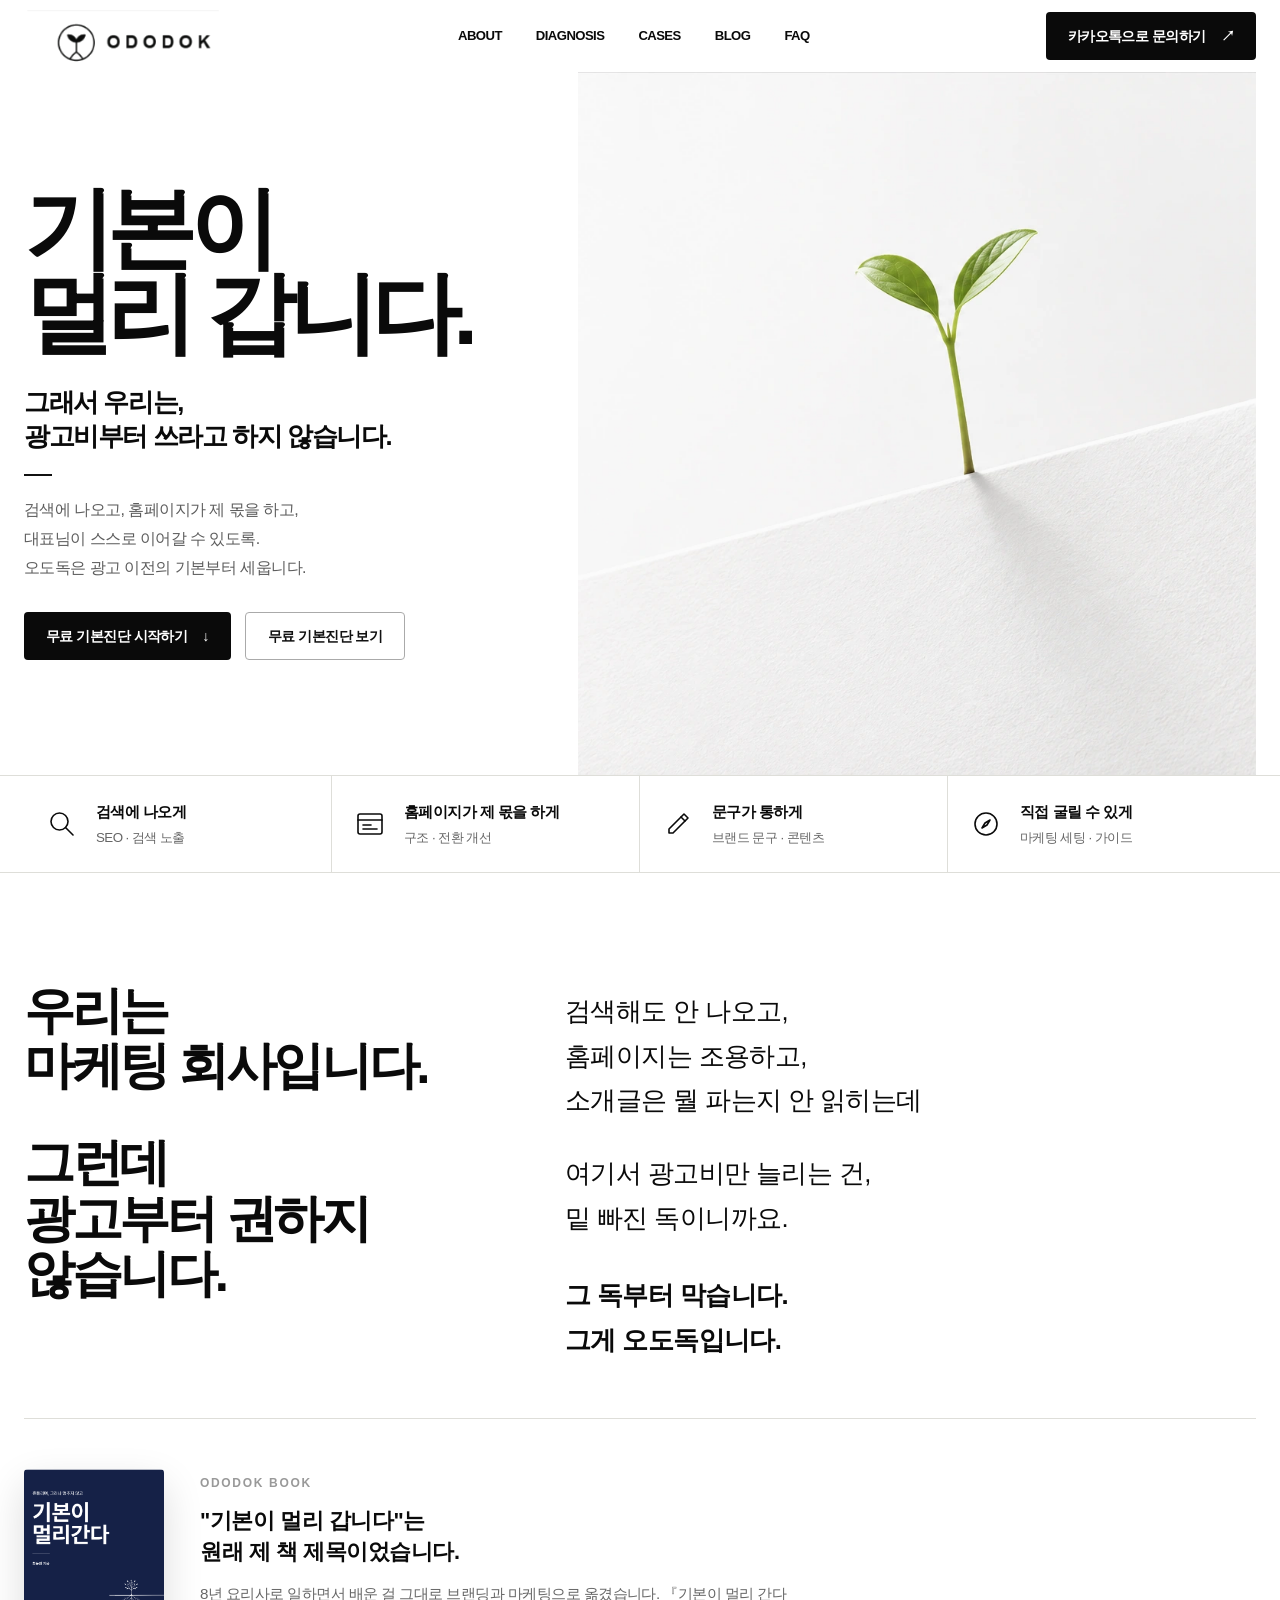
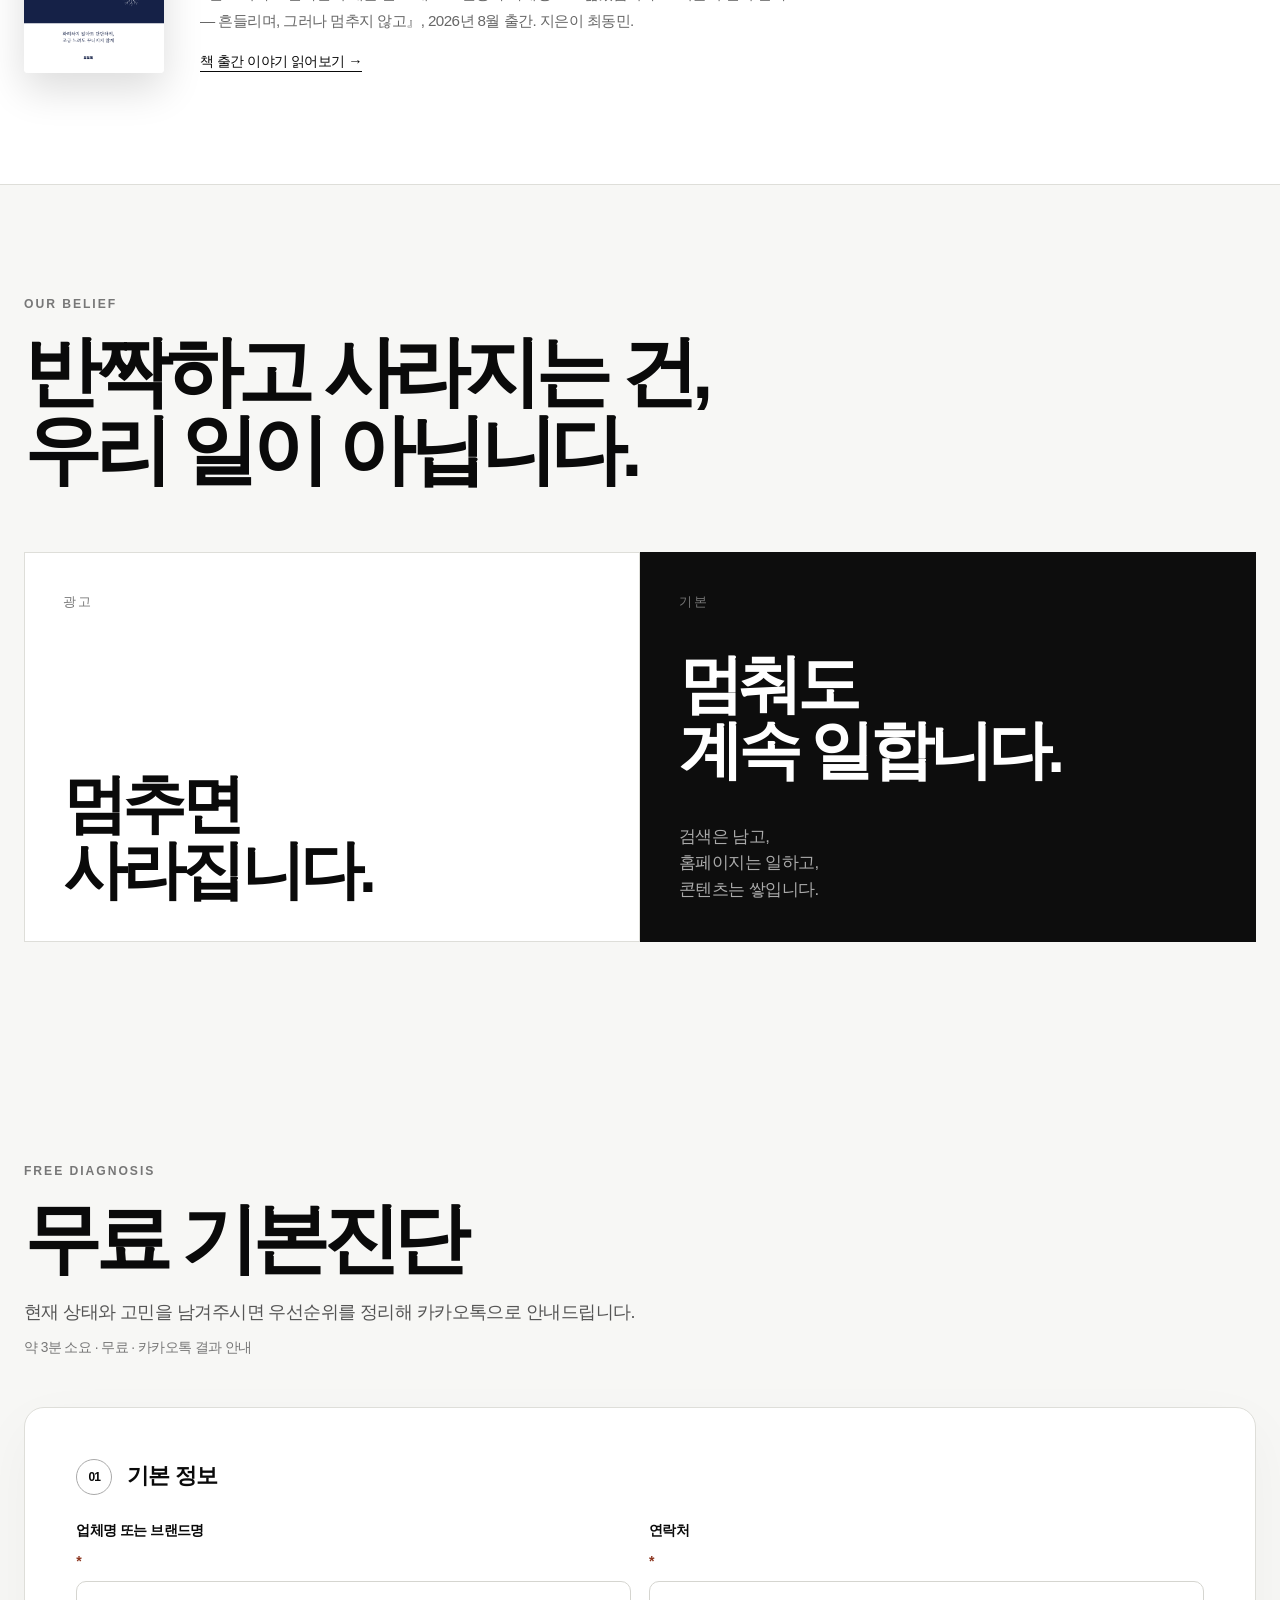
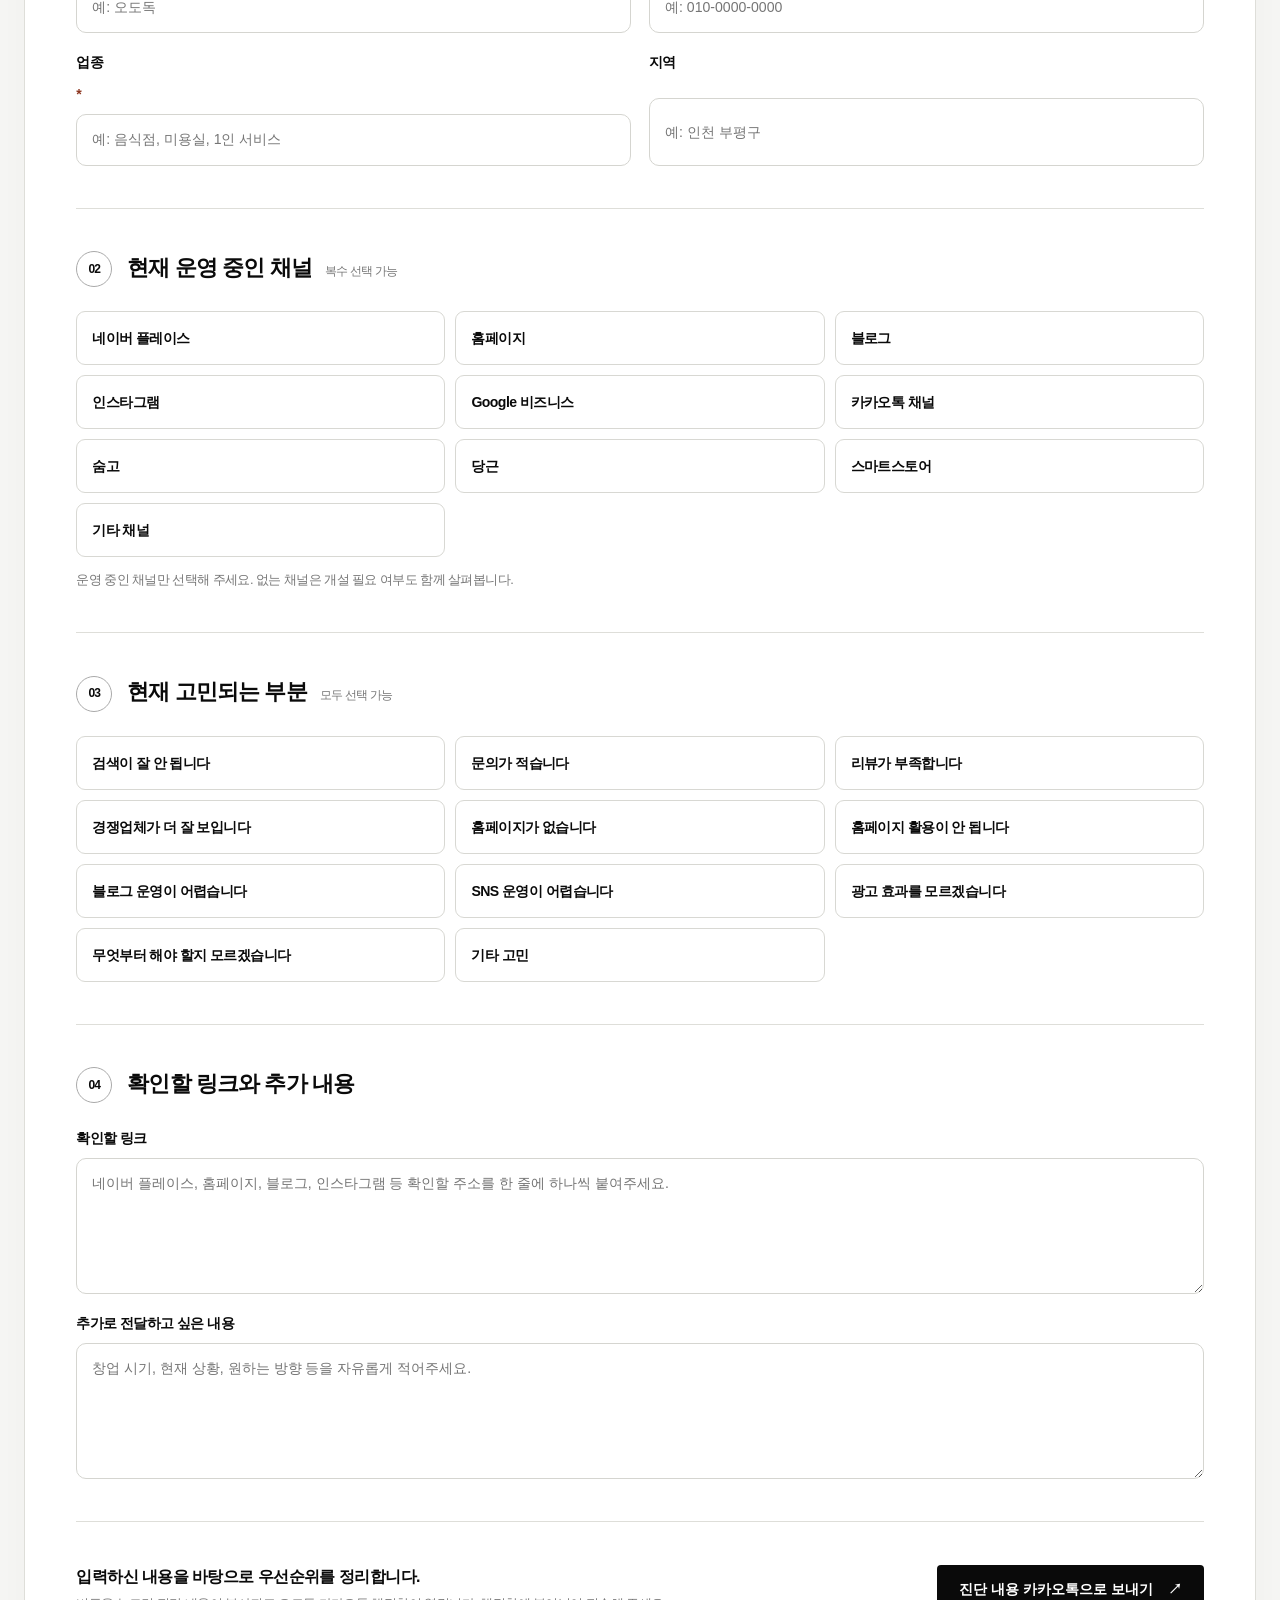
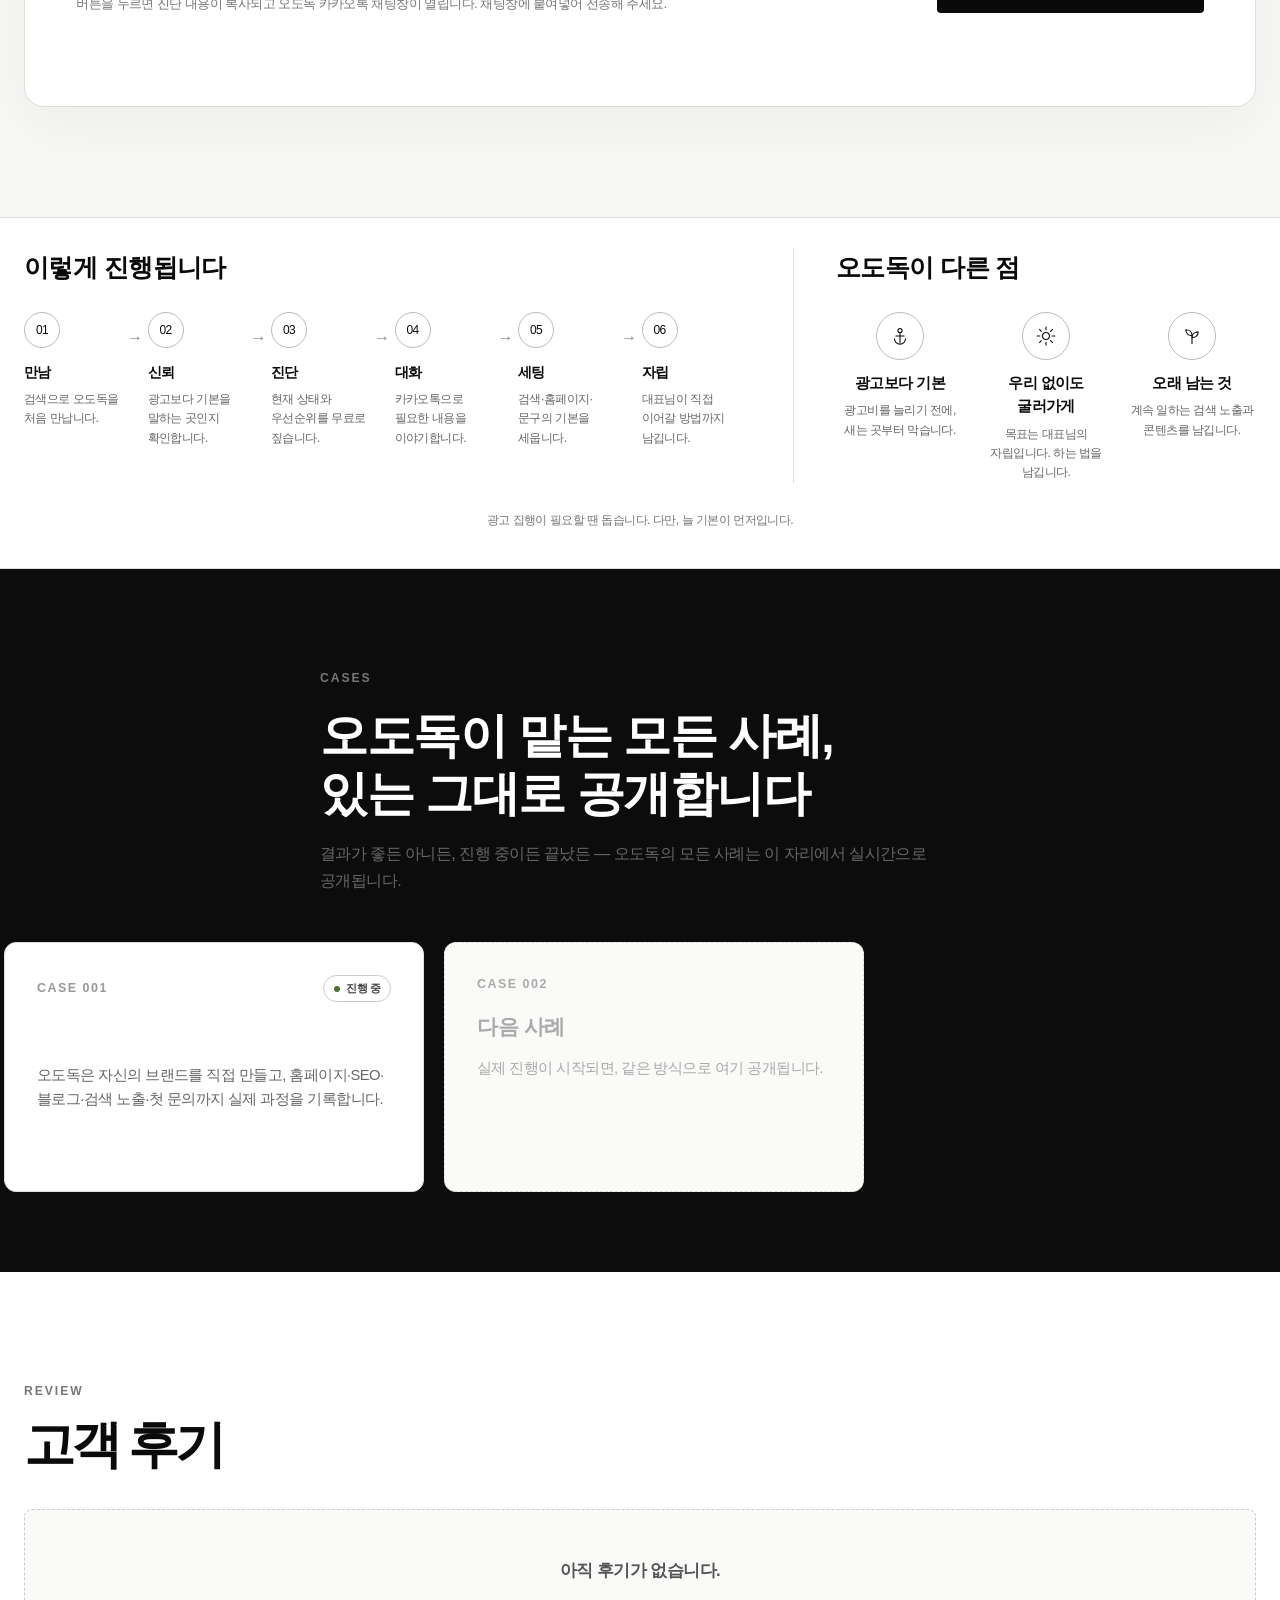
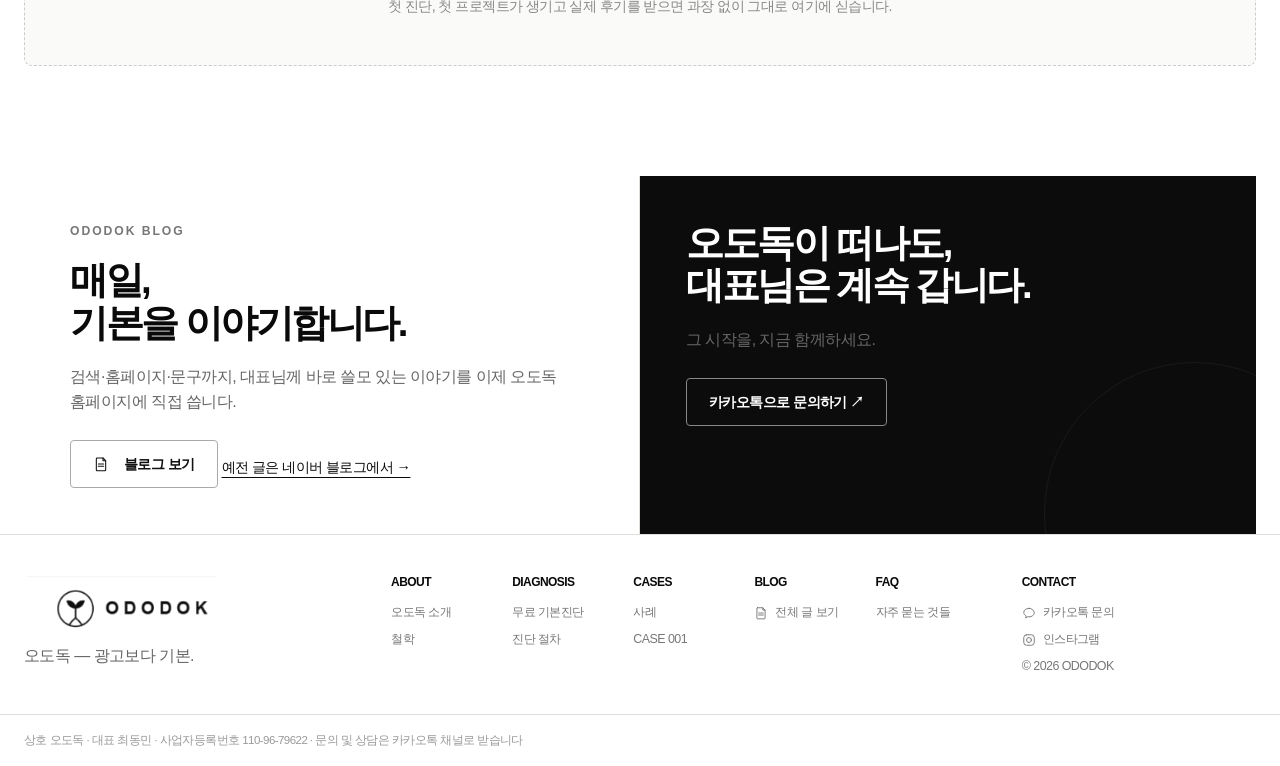
==== commit 592be536: "ododok" ====
--- a/index.html
+++ b/index.html
@@ -15,7 +15,9 @@
   <meta property="og:title" content="오도독 | 기본이 멀리 갑니다.">
   <meta property="og:description" content="광고보다 먼저, 기본부터 봅니다.">
   <meta property="og:url" content="https://dongmin1.github.io/Ododok/">
-  <meta property="og:image" content="https://dongmin1.github.io/Ododok/assets/og-image.svg">
+  <meta property="og:image" content="https://dongmin1.github.io/Ododok/assets/og-image.png">
+  <meta property="og:image:width" content="1200">
+  <meta property="og:image:height" content="630">
   <script type="application/ld+json">
   {
     "@context": "https://schema.org",
@@ -29,7 +31,11 @@
     "areaServed": "KR",
     "founder": {
       "@type": "Person",
-      "name": "최동민"
+      "name": "최동민",
+      "jobTitle": "대표",
+      "sameAs": [
+        "https://www.instagram.com/ododok.archive/"
+      ]
     },
     "address": {
       "@type": "PostalAddress",
@@ -243,33 +249,31 @@
     </section>
 
     <section class="project-section" id="project">
-      <div class="container project-single">
-        <div class="project-lead reveal">
-          <span>CASE 001</span>
-          <div class="live-badge"><i></i> 진행 중</div>
-          <h2>오도독 브랜드 구축 사례</h2>
-          <p>오도독은 자신의 브랜드를 직접 만들고, 홈페이지·SEO·블로그·검색 노출·첫 문의까지 실제 과정을 기록합니다. 결과가 좋든 아니든, 오도독이 맡는 모든 사례를 이런 방식으로 공개합니다 &mdash; 이건 그 첫 번째 사례입니다.</p>
-          <a class="text-link" href="project001.html">CASE 001 자세히 보기 →</a>
-        </div>
-        <div class="project-progress reveal">
-          <h3>진행 현황</h3>
-          <ul>
-            <li class="done"><span>✓</span>브랜드 기획</li>
-            <li class="done"><span>✓</span>로고 제작</li>
-            <li class="done"><span>✓</span>홈페이지 구축</li>
-            <li class="done"><span>✓</span>무료 기본진단 설계</li>
-            <li class="done"><span>✓</span>SEO 기본 세팅</li>
-            <li class="done"><span>✓</span>Google Search Console 등록</li>
-            <li class="done"><span>✓</span>네이버 서치어드바이저 등록</li>
-            <li class="active"><span>•</span>블로그 운영</li>
-            <li class="active"><span>•</span>검색 노출 확대</li>
-            <li><span></span>첫 문의</li>
-            <li><span></span>첫 프로젝트</li>
-            <li><span></span>첫 성공 사례</li>
-          </ul>
-        </div>
-      </div>
-      <div class="container next-project reveal">CASE 002는 실제 진행이 시작되면, 이 자리에 같은 방식으로 공개됩니다.</div>
+      <div class="container project-intro reveal">
+        <span class="section-kicker">CASES</span>
+        <h2>오도독이 맡는 모든 사례,<br>있는 그대로 공개합니다</h2>
+        <p>결과가 좋든 아니든, 진행 중이든 끝났든 — 오도독의 모든 사례는 이 자리에서 실시간으로 공개됩니다.</p>
+      </div>
+      <div class="case-carousel reveal">
+        <div class="case-track">
+          <article class="case-card">
+            <div class="case-card-top">
+              <span class="case-card-num">CASE 001</span>
+              <span class="badge"><i></i> 진행 중</span>
+            </div>
+            <h3>오도독 브랜드 구축 사례</h3>
+            <p>오도독은 자신의 브랜드를 직접 만들고, 홈페이지·SEO·블로그·검색 노출·첫 문의까지 실제 과정을 기록합니다.</p>
+            <a class="text-link" href="project001.html">자세히 보기 →</a>
+          </article>
+          <article class="case-card case-card-next">
+            <div class="case-card-top">
+              <span class="case-card-num">CASE 002</span>
+            </div>
+            <h3>다음 사례</h3>
+            <p>실제 진행이 시작되면, 같은 방식으로 여기 공개됩니다.</p>
+          </article>
+        </div>
+      </div>
     </section>
 
     <section class="section review-section">
--- a/css/style.css
+++ b/css/style.css
@@ -80,3 +80,28 @@
   .book-block{grid-template-columns:96px 1fr;gap:20px;margin-top:44px;padding-top:38px}
   .book-block-copy h3{font-size:1.15rem}
 }
+
+/* CASE 섹션 - 가로 스크롤 캐러셀 */
+.project-section{padding:100px 0 60px}
+.project-intro{max-width:640px}
+.project-intro h2{margin-top:14px;font-size:clamp(2rem,4.5vw,3rem);line-height:1.22;letter-spacing:-.03em}
+.project-intro p{margin-top:16px;color:#666;font-size:1rem;line-height:1.7}
+
+.case-carousel{margin-top:44px}
+.case-track{display:flex;gap:20px;overflow-x:auto;scroll-snap-type:x mandatory;padding:4px 4px 20px;scrollbar-width:none;-ms-overflow-style:none}
+.case-track::-webkit-scrollbar{display:none}
+.case-card{flex:0 0 min(420px,86vw);scroll-snap-align:start;border:1px solid var(--line);border-radius:12px;padding:32px;background:#fff;display:flex;flex-direction:column;min-height:250px}
+.case-card-top{display:flex;align-items:center;justify-content:space-between;gap:12px}
+.case-card-num{font-size:.78rem;font-weight:800;letter-spacing:.12em;color:#999}
+.case-card .badge{display:inline-flex;align-items:center;gap:6px;padding:4px 10px;border:1px solid #ccc;border-radius:999px;font-size:.68rem;font-weight:700;color:#444}
+.case-card .badge i{width:6px;height:6px;border-radius:50%;background:var(--green)}
+.case-card h3{margin-top:16px;font-size:1.3rem;letter-spacing:-.02em}
+.case-card p{margin-top:12px;color:#666;font-size:.92rem;line-height:1.65;flex:1}
+.case-card .text-link{margin-top:16px;display:inline-block}
+.case-card-next{background:#fafaf8;border-style:dashed;justify-content:center}
+.case-card-next .case-card-num,.case-card-next h3,.case-card-next p{color:#aaa}
+
+@media(max-width:720px){
+  .project-section{padding:70px 0 40px}
+  .case-card{flex-basis:88vw;padding:26px}
+}
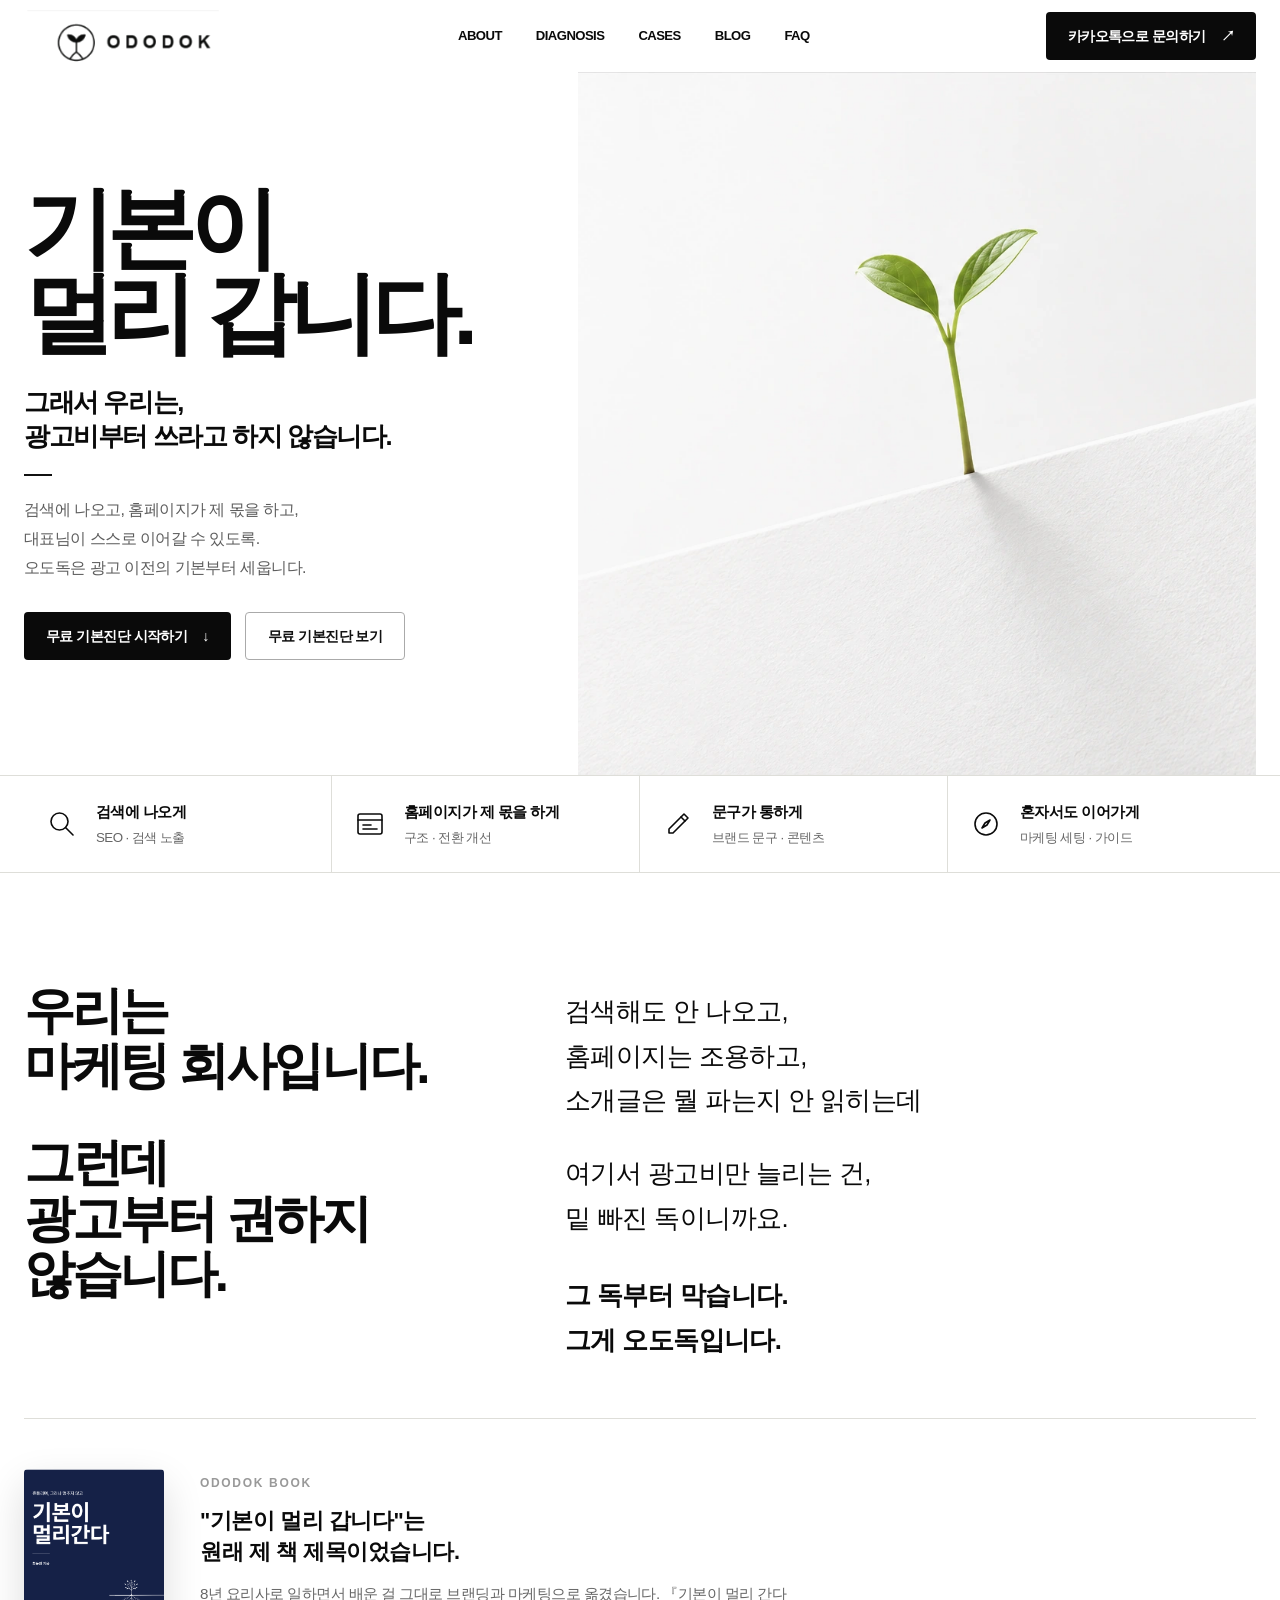
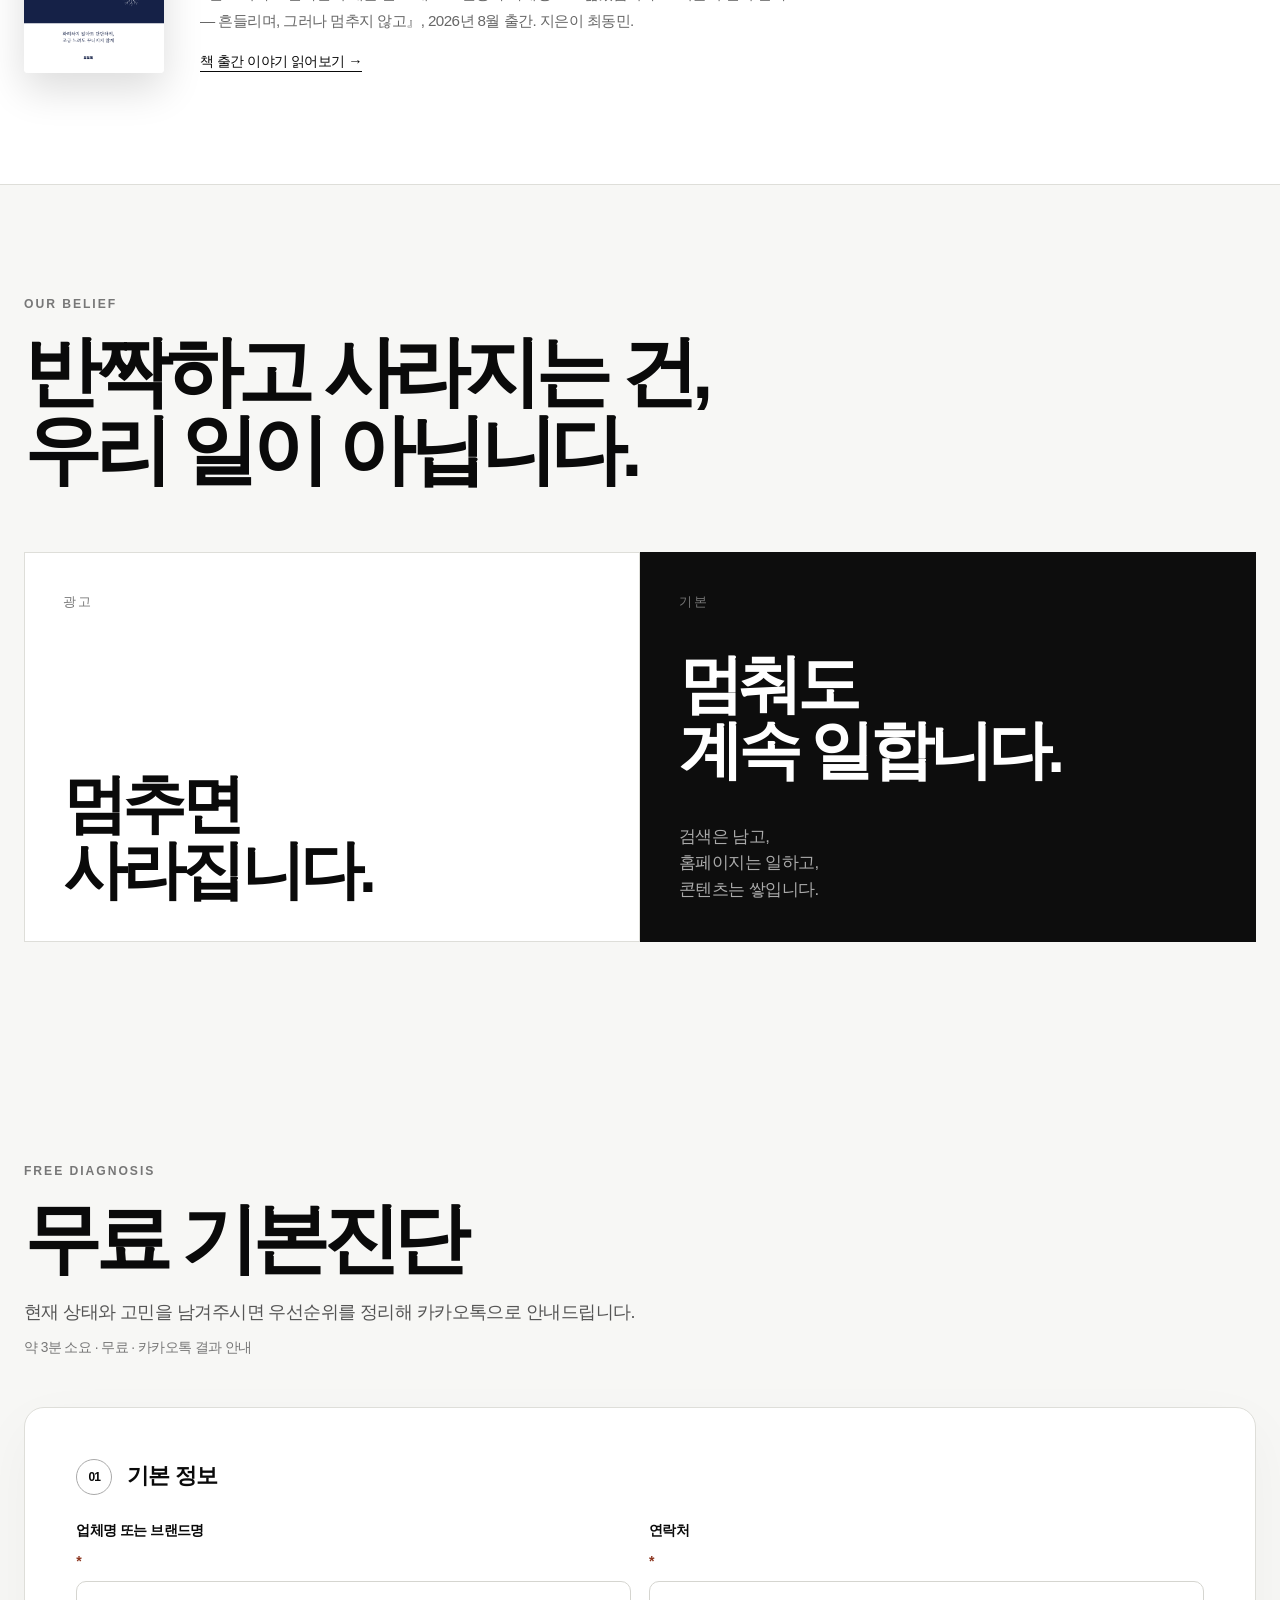
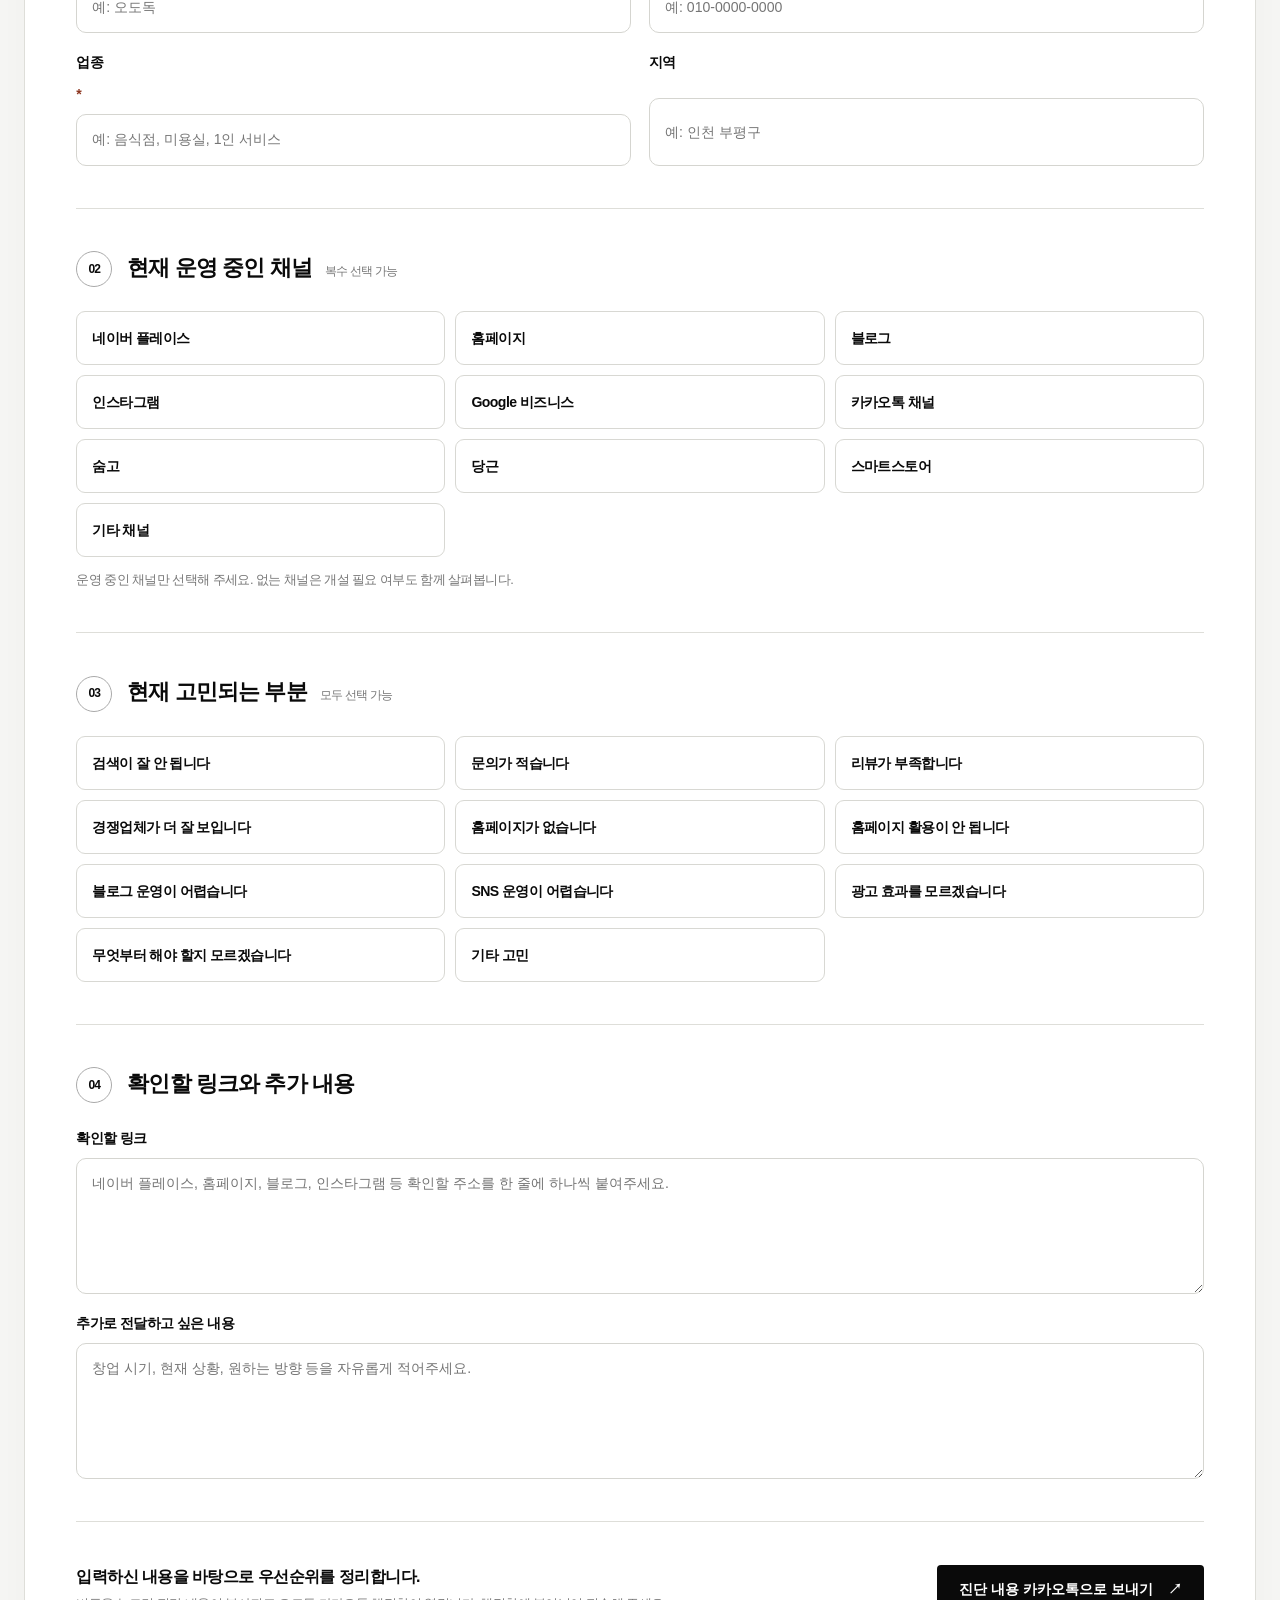
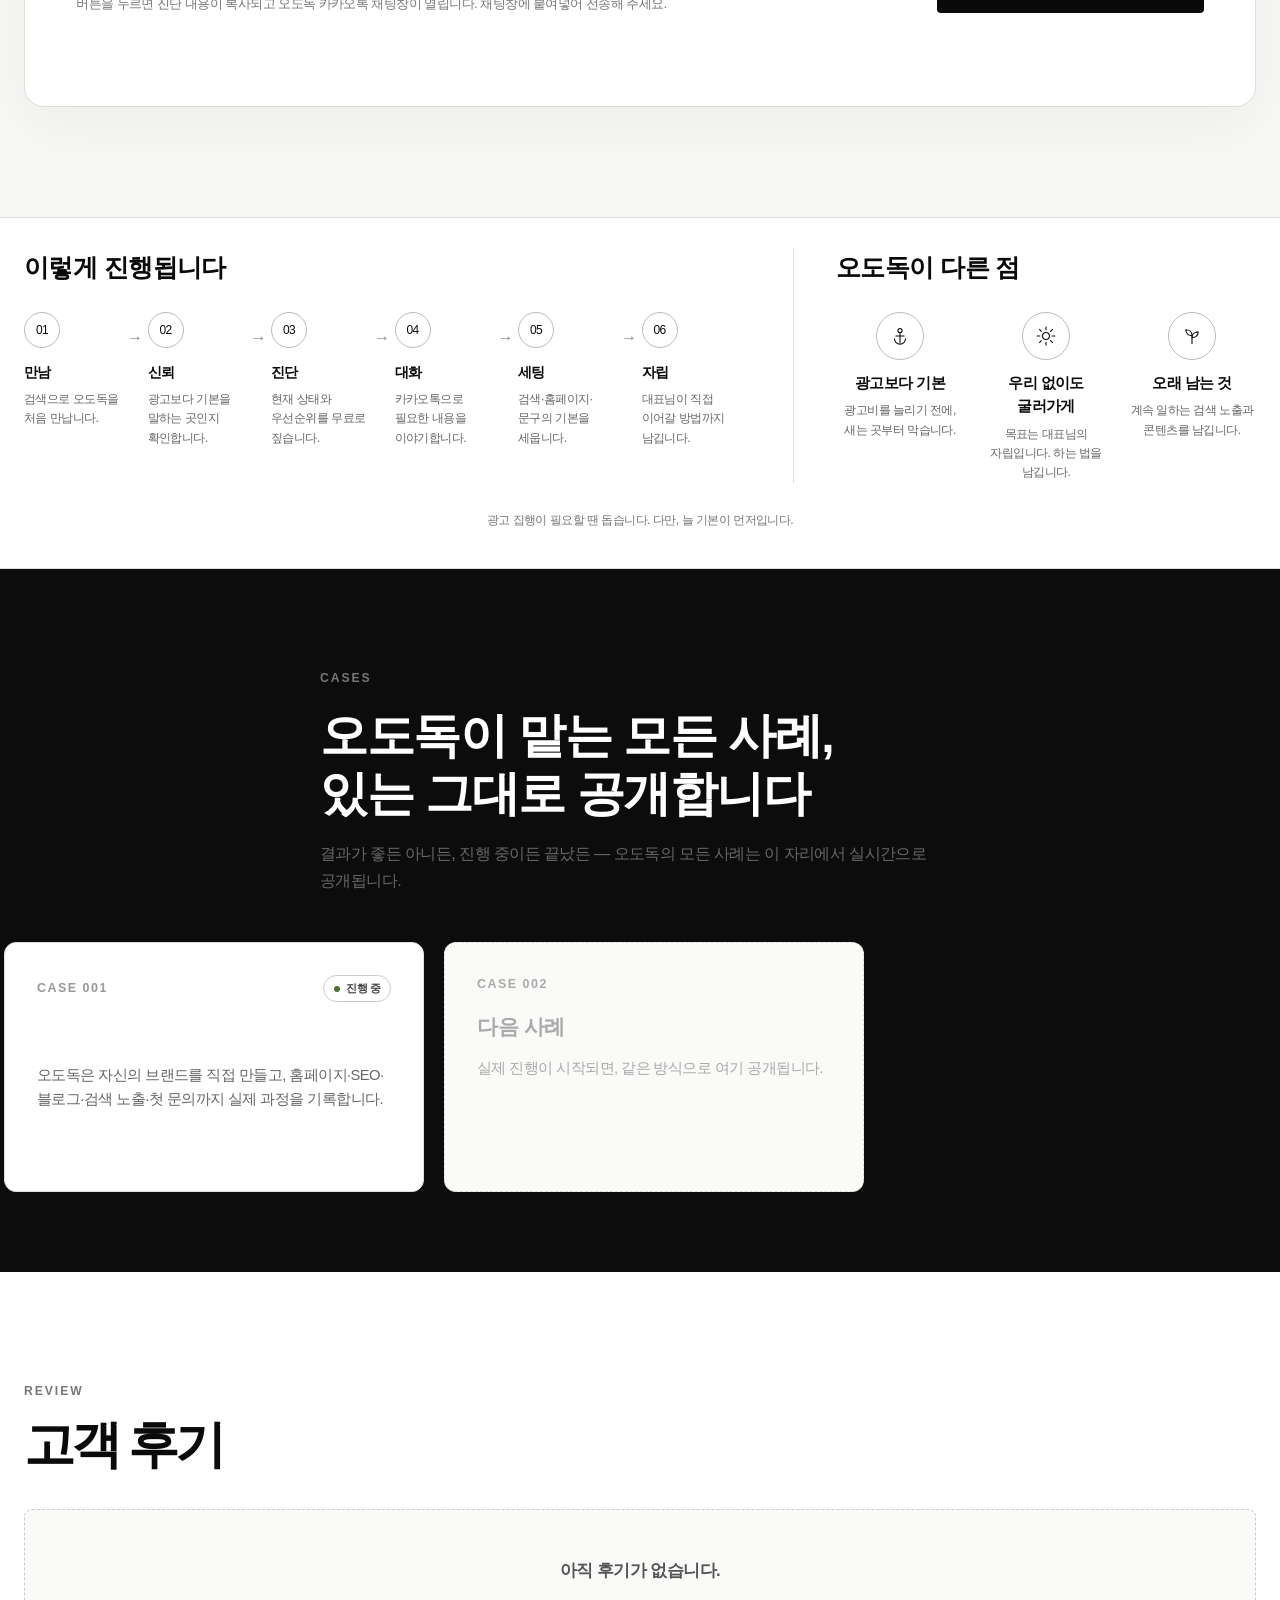
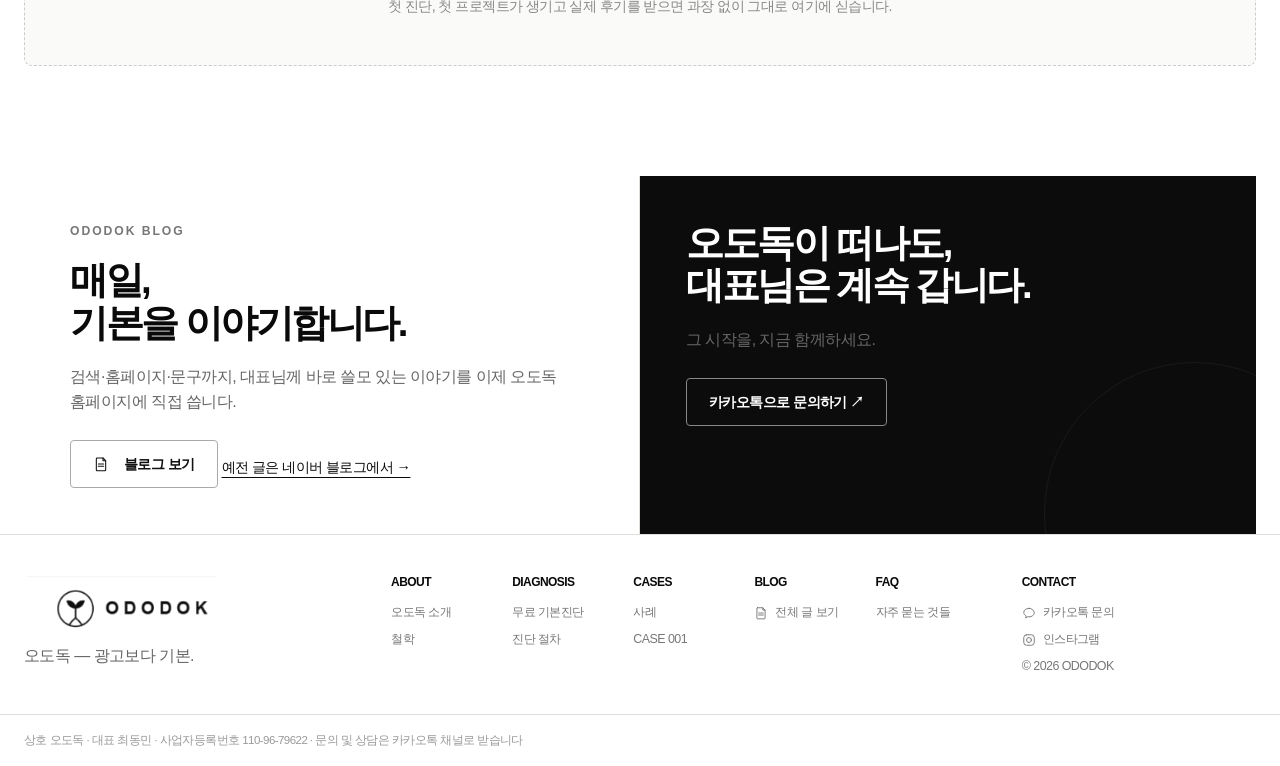
==== commit 588ae350: "ododok" ====
--- a/index.html
+++ b/index.html
@@ -101,7 +101,7 @@
           <article><span class="icon"><svg viewBox="0 0 32 32" fill="none" stroke="currentColor" stroke-width="1.6" stroke-linecap="round" stroke-linejoin="round"><circle cx="13.5" cy="13.5" r="8.5"/><line x1="19.5" y1="19.5" x2="27" y2="27"/></svg></span><div><strong>검색에 나오게</strong><small>SEO · 검색 노출</small></div></article>
           <article><span class="icon"><svg viewBox="0 0 32 32" fill="none" stroke="currentColor" stroke-width="1.6" stroke-linecap="round" stroke-linejoin="round"><rect x="4" y="6" width="24" height="20" rx="2"/><line x1="4" y1="12" x2="28" y2="12"/><line x1="9" y1="17" x2="17" y2="17"/><line x1="9" y1="21" x2="23" y2="21"/></svg></span><div><strong>홈페이지가 제 몫을 하게</strong><small>구조 · 전환 개선</small></div></article>
           <article><span class="icon"><svg viewBox="0 0 32 32" fill="none" stroke="currentColor" stroke-width="1.6" stroke-linecap="round" stroke-linejoin="round"><path d="M22 6l4 4-15 15H7v-4z"/><line x1="19" y1="9" x2="23" y2="13"/></svg></span><div><strong>문구가 통하게</strong><small>브랜드 문구 · 콘텐츠</small></div></article>
-          <article><span class="icon"><svg viewBox="0 0 32 32" fill="none" stroke="currentColor" stroke-width="1.6" stroke-linecap="round" stroke-linejoin="round"><circle cx="16" cy="16" r="11"/><path d="M20 12l-5 3-3 5 5-3z"/></svg></span><div><strong>직접 굴릴 수 있게</strong><small>마케팅 세팅 · 가이드</small></div></article>
+          <article><span class="icon"><svg viewBox="0 0 32 32" fill="none" stroke="currentColor" stroke-width="1.6" stroke-linecap="round" stroke-linejoin="round"><circle cx="16" cy="16" r="11"/><path d="M20 12l-5 3-3 5 5-3z"/></svg></span><div><strong>혼자서도 이어가게</strong><small>마케팅 세팅 · 가이드</small></div></article>
         </div>
       </div>
     </section>
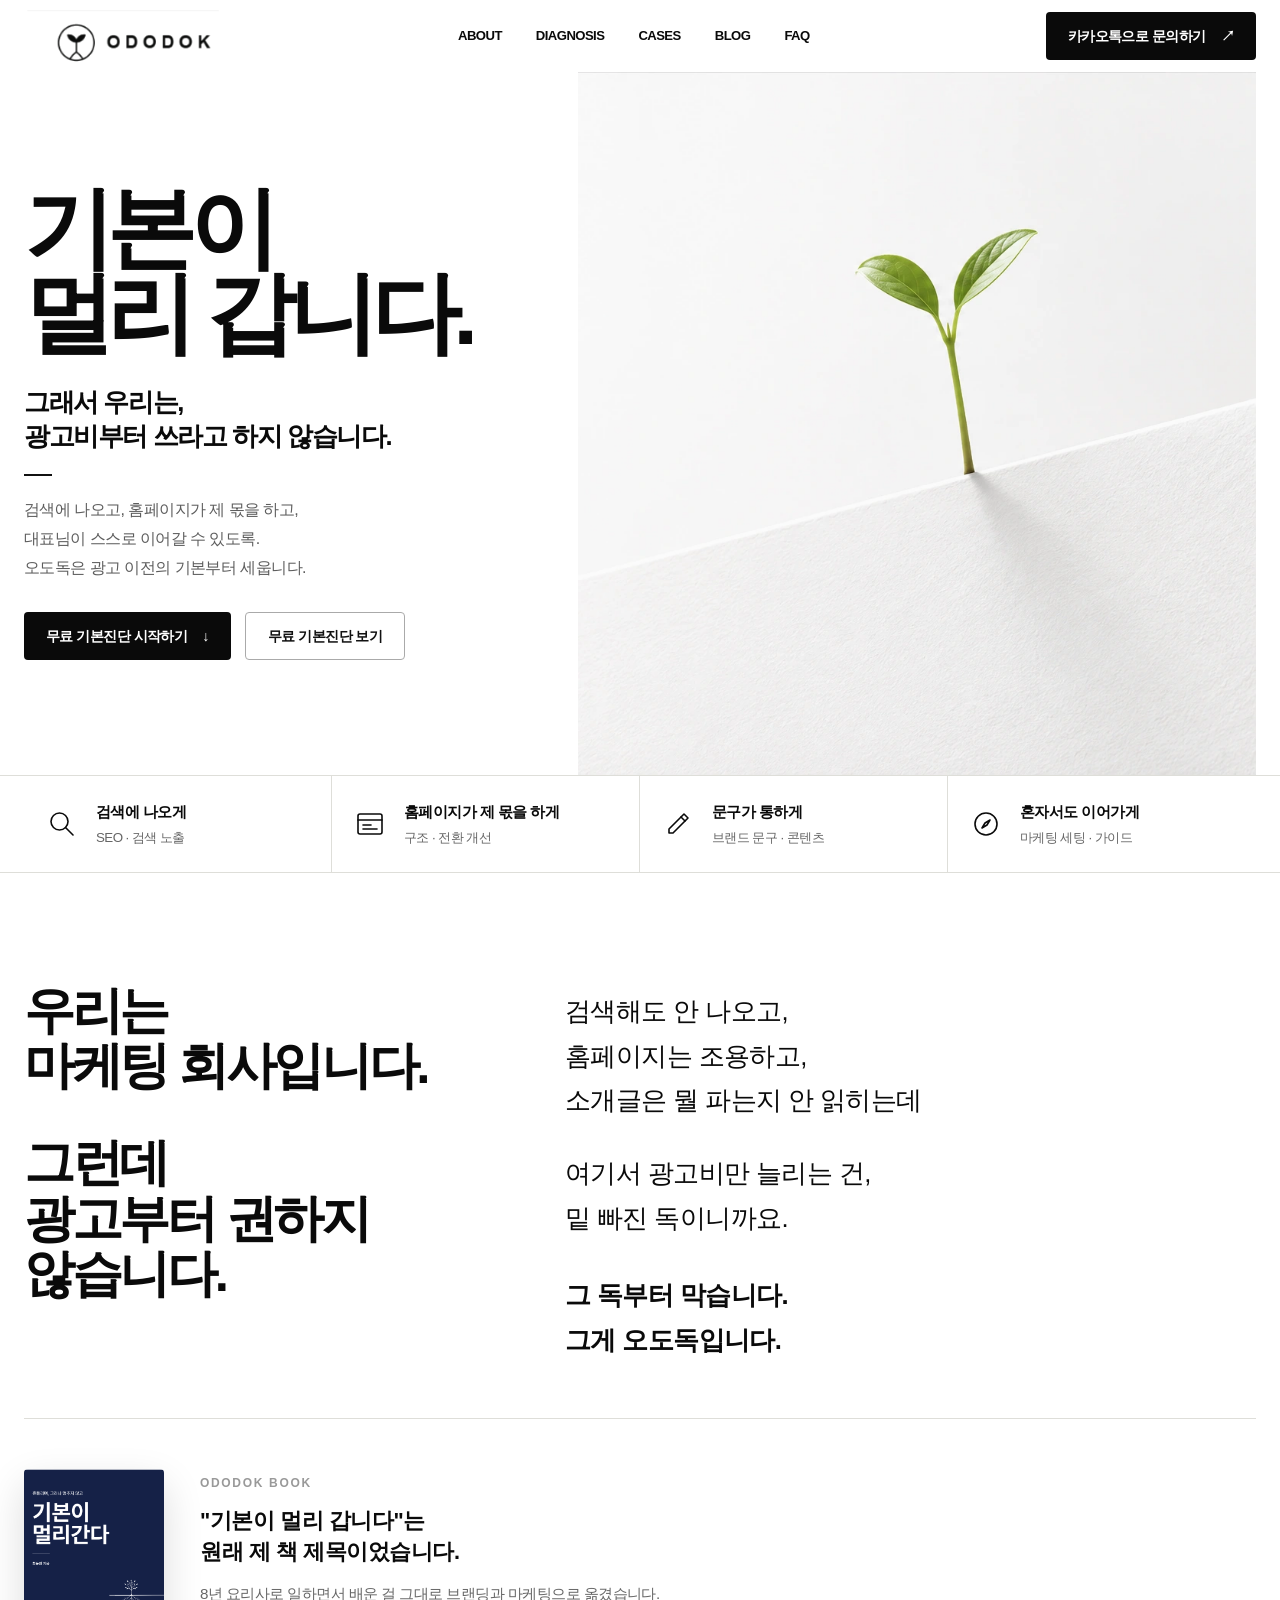
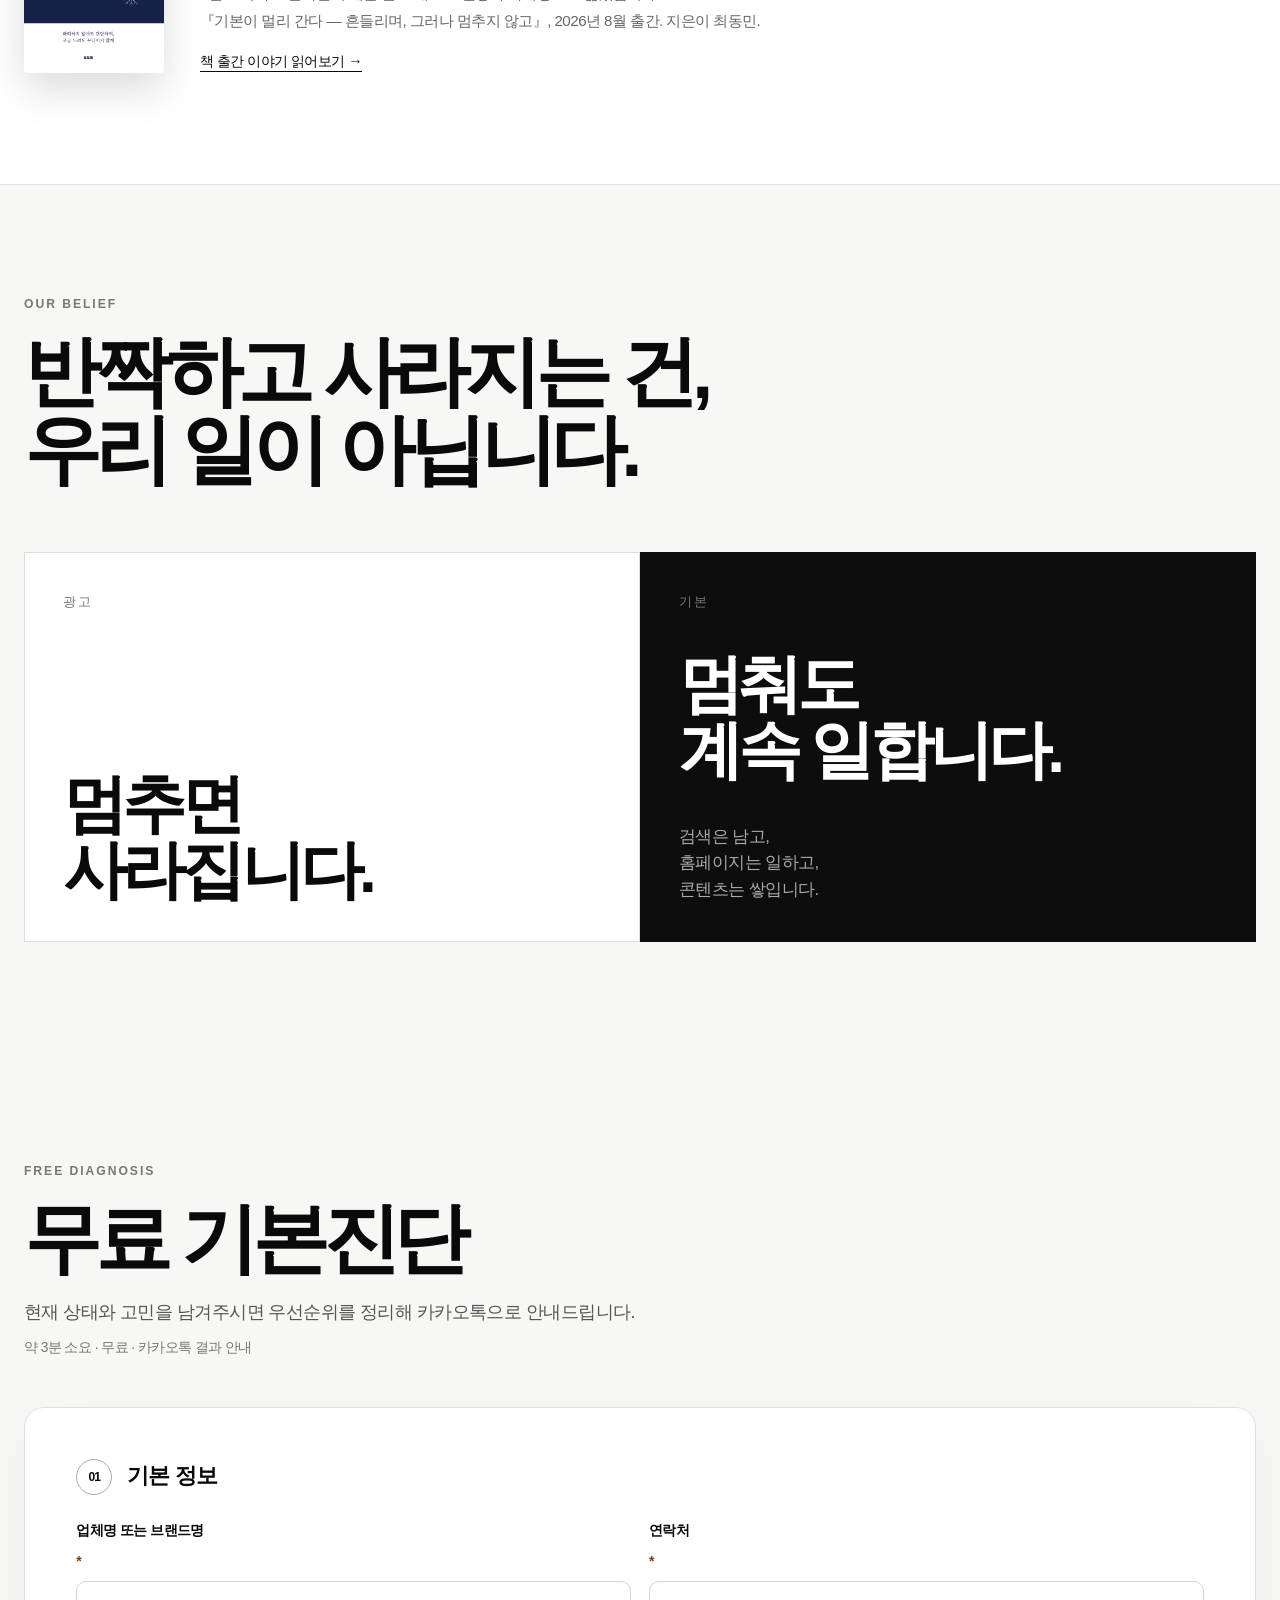
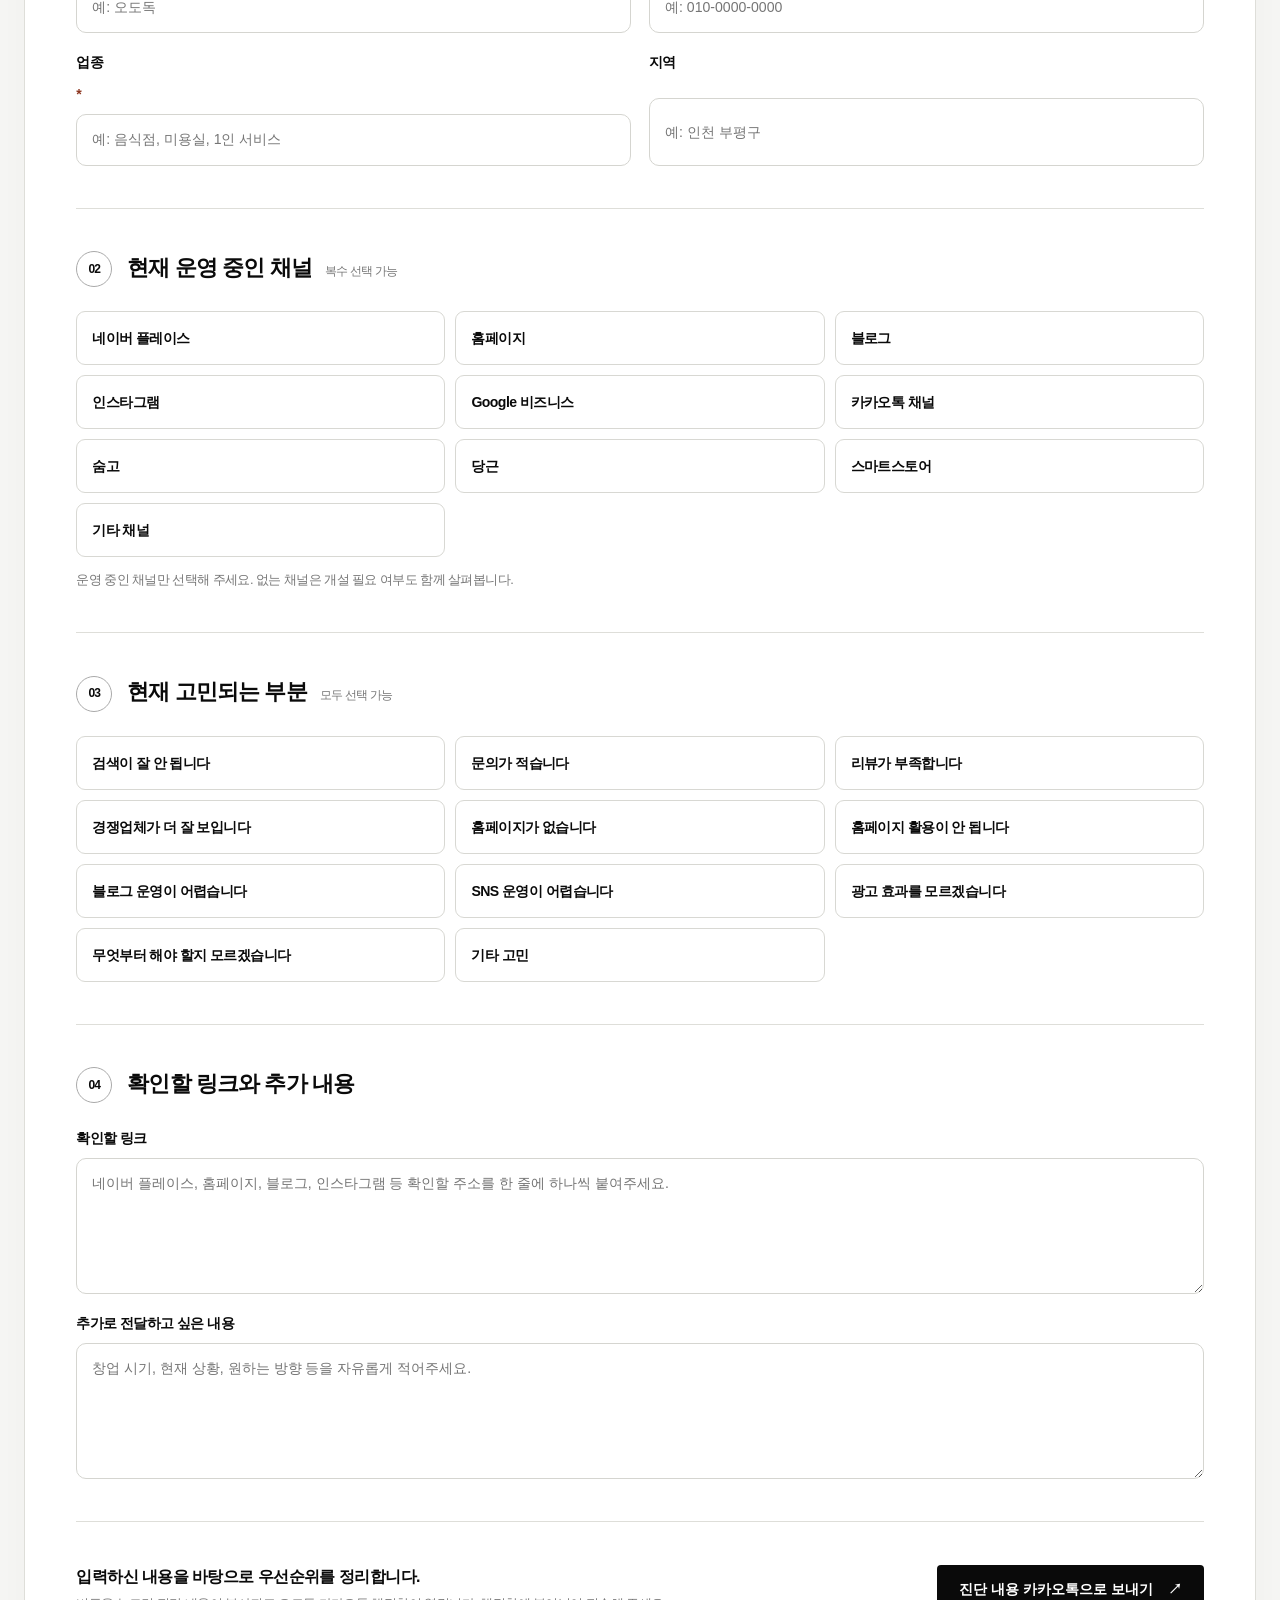
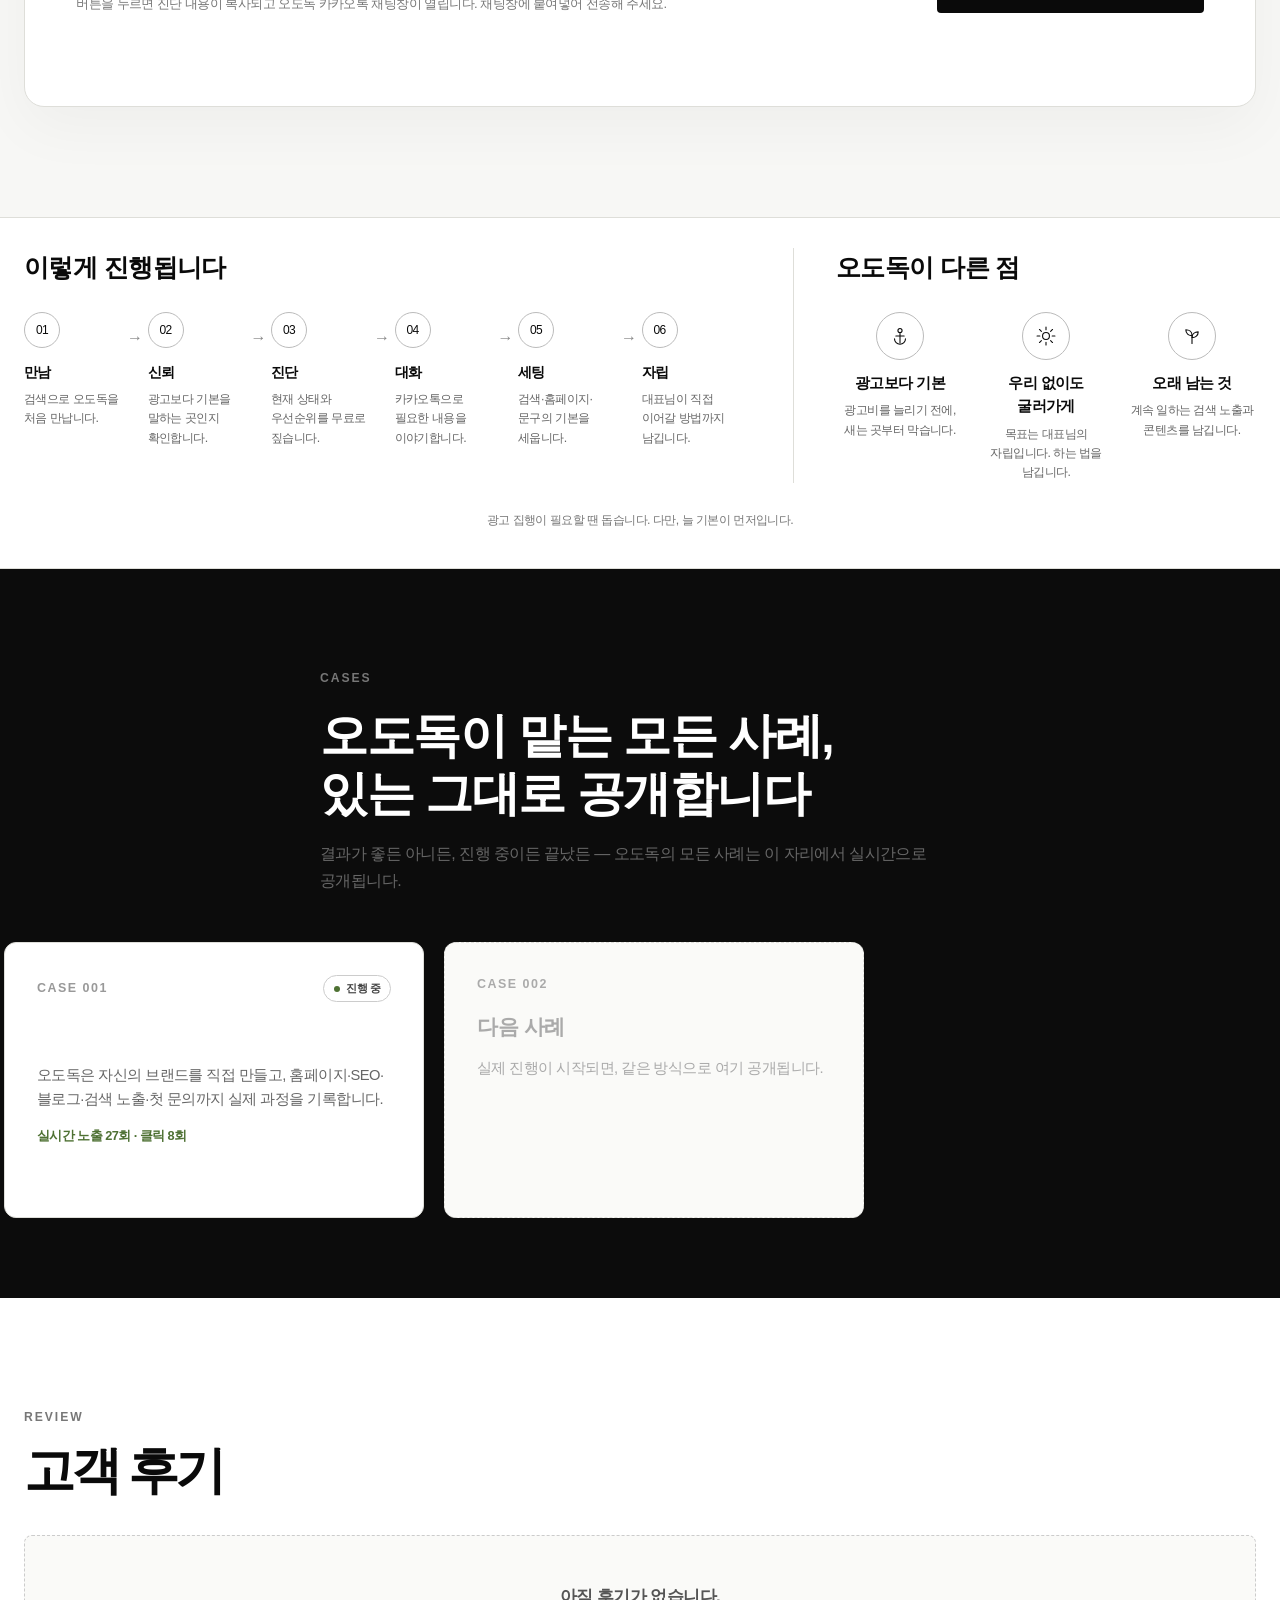
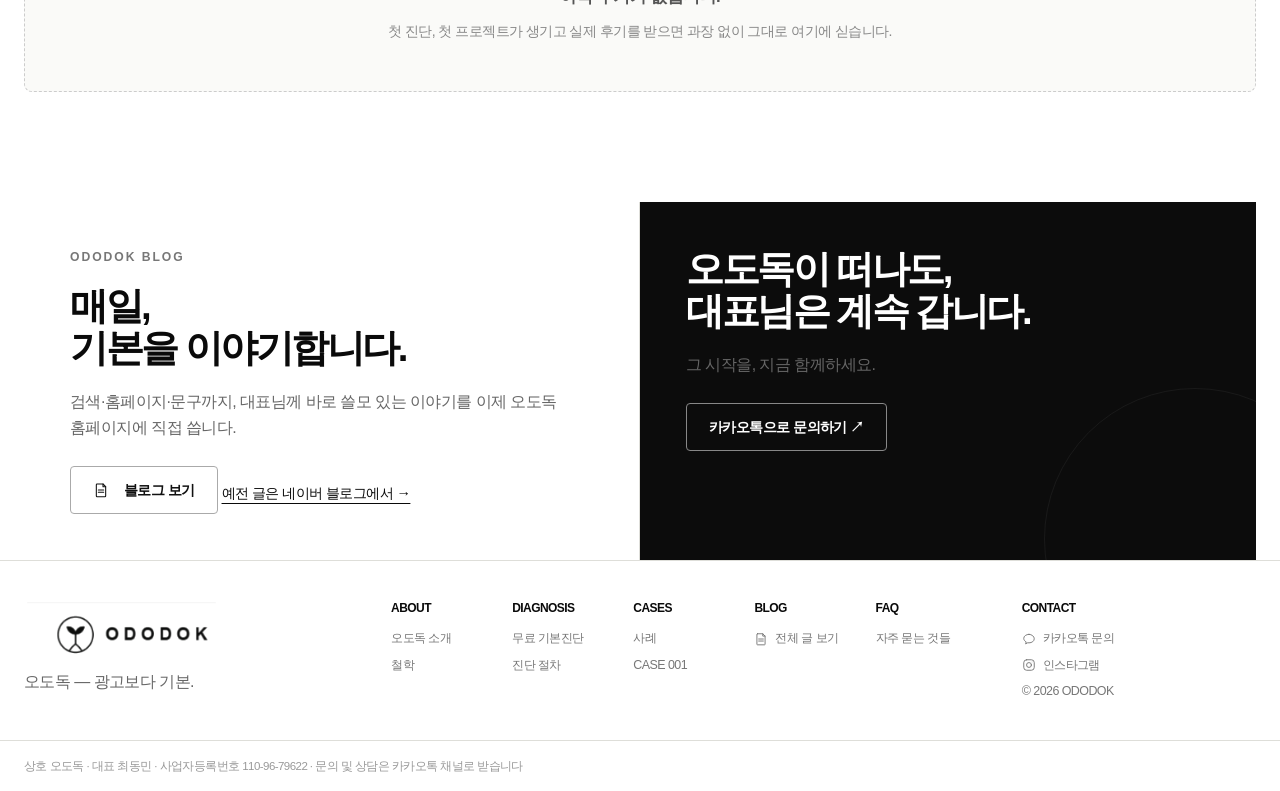
==== commit a27deaaa: "odododk" ====
--- a/index.html
+++ b/index.html
@@ -125,7 +125,7 @@
         <div class="book-block-copy">
           <span class="book-block-kicker">ODODOK BOOK</span>
           <h3>"기본이 멀리 갑니다"는<br>원래 제 책 제목이었습니다.</h3>
-          <p>8년 요리사로 일하면서 배운 걸 그대로 브랜딩과 마케팅으로 옮겼습니다. 『기본이 멀리 간다 — 흔들리며, 그러나 멈추지 않고』, 2026년 8월 출간. 지은이 최동민.</p>
+          <p>8년 요리사로 일하면서 배운 걸 그대로 브랜딩과 마케팅으로 옮겼습니다.<br><span class="book-title-nowrap">『기본이 멀리 간다 — 흔들리며, 그러나 멈추지 않고』</span>, 2026년 8월 출간. 지은이 최동민.</p>
           <a class="text-link" href="blog/post-001-book.html">책 출간 이야기 읽어보기 →</a>
         </div>
       </div>
@@ -263,6 +263,7 @@
             </div>
             <h3>오도독 브랜드 구축 사례</h3>
             <p>오도독은 자신의 브랜드를 직접 만들고, 홈페이지·SEO·블로그·검색 노출·첫 문의까지 실제 과정을 기록합니다.</p>
+            <span class="case-card-live" id="homeLiveStat"></span>
             <a class="text-link" href="project001.html">자세히 보기 →</a>
           </article>
           <article class="case-card case-card-next">
@@ -337,5 +338,6 @@
     <div class="container">상호 오도독 · 대표 최동민 · 사업자등록번호 110-96-79622 · 문의 및 상담은 카카오톡 채널로 받습니다</div>
   </div>
   <script src="js/main.js"></script>
+  <script src="js/live-stats.js"></script>
 </body>
 </html>
--- a/css/style.css
+++ b/css/style.css
@@ -76,9 +76,11 @@
 .book-block-copy h3{margin-top:10px;font-size:1.35rem;line-height:1.45;letter-spacing:-.02em}
 .book-block-copy p{margin-top:14px;max-width:600px;color:#666;font-size:.95rem;line-height:1.75}
 .book-block-copy .text-link{margin-top:16px;display:inline-block}
+.book-title-nowrap{white-space:nowrap}
 @media(max-width:720px){
   .book-block{grid-template-columns:96px 1fr;gap:20px;margin-top:44px;padding-top:38px}
   .book-block-copy h3{font-size:1.15rem}
+  .book-title-nowrap{white-space:normal}
 }
 
 /* CASE 섹션 - 가로 스크롤 캐러셀 */
@@ -98,6 +100,8 @@
 .case-card h3{margin-top:16px;font-size:1.3rem;letter-spacing:-.02em}
 .case-card p{margin-top:12px;color:#666;font-size:.92rem;line-height:1.65;flex:1}
 .case-card .text-link{margin-top:16px;display:inline-block}
+.case-card-live{display:block;margin-top:14px;font-size:.8rem;font-weight:700;color:var(--green)}
+.case-card-live:empty{display:none}
 .case-card-next{background:#fafaf8;border-style:dashed;justify-content:center}
 .case-card-next .case-card-num,.case-card-next h3,.case-card-next p{color:#aaa}
 
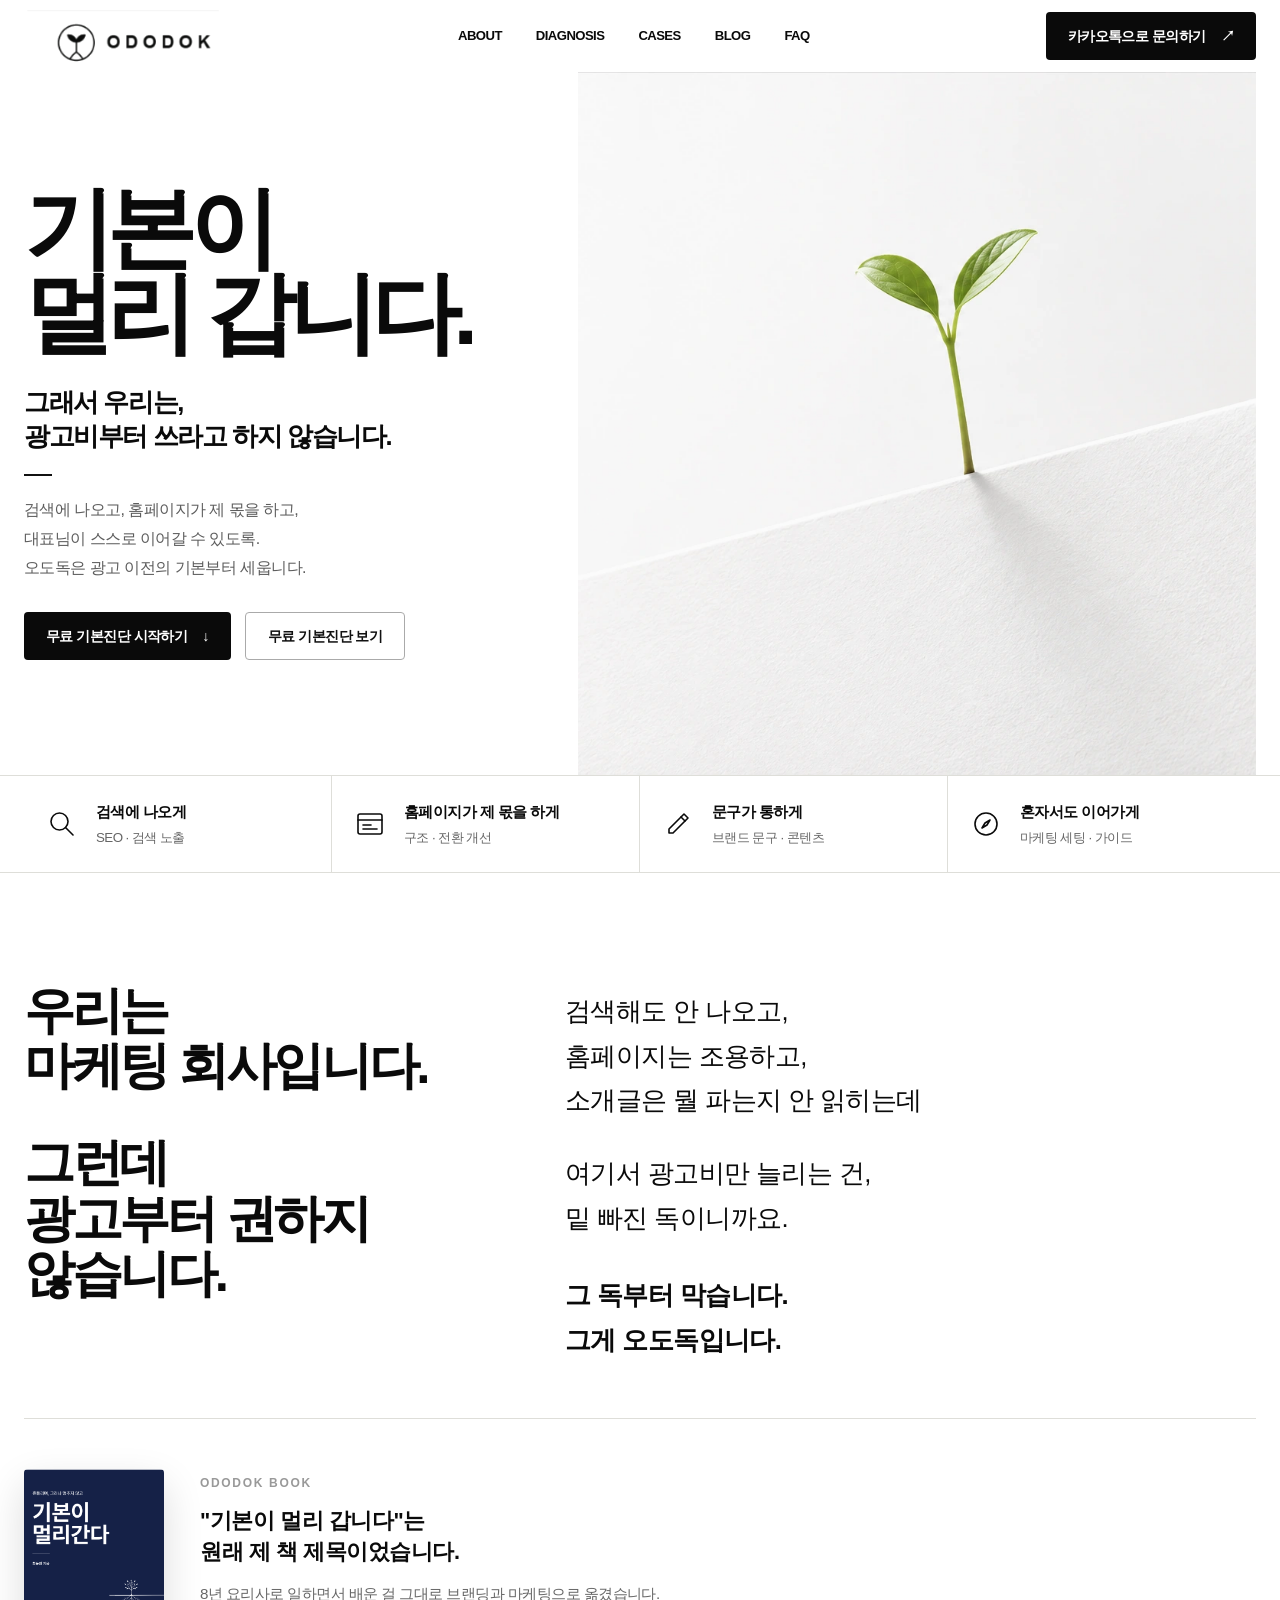
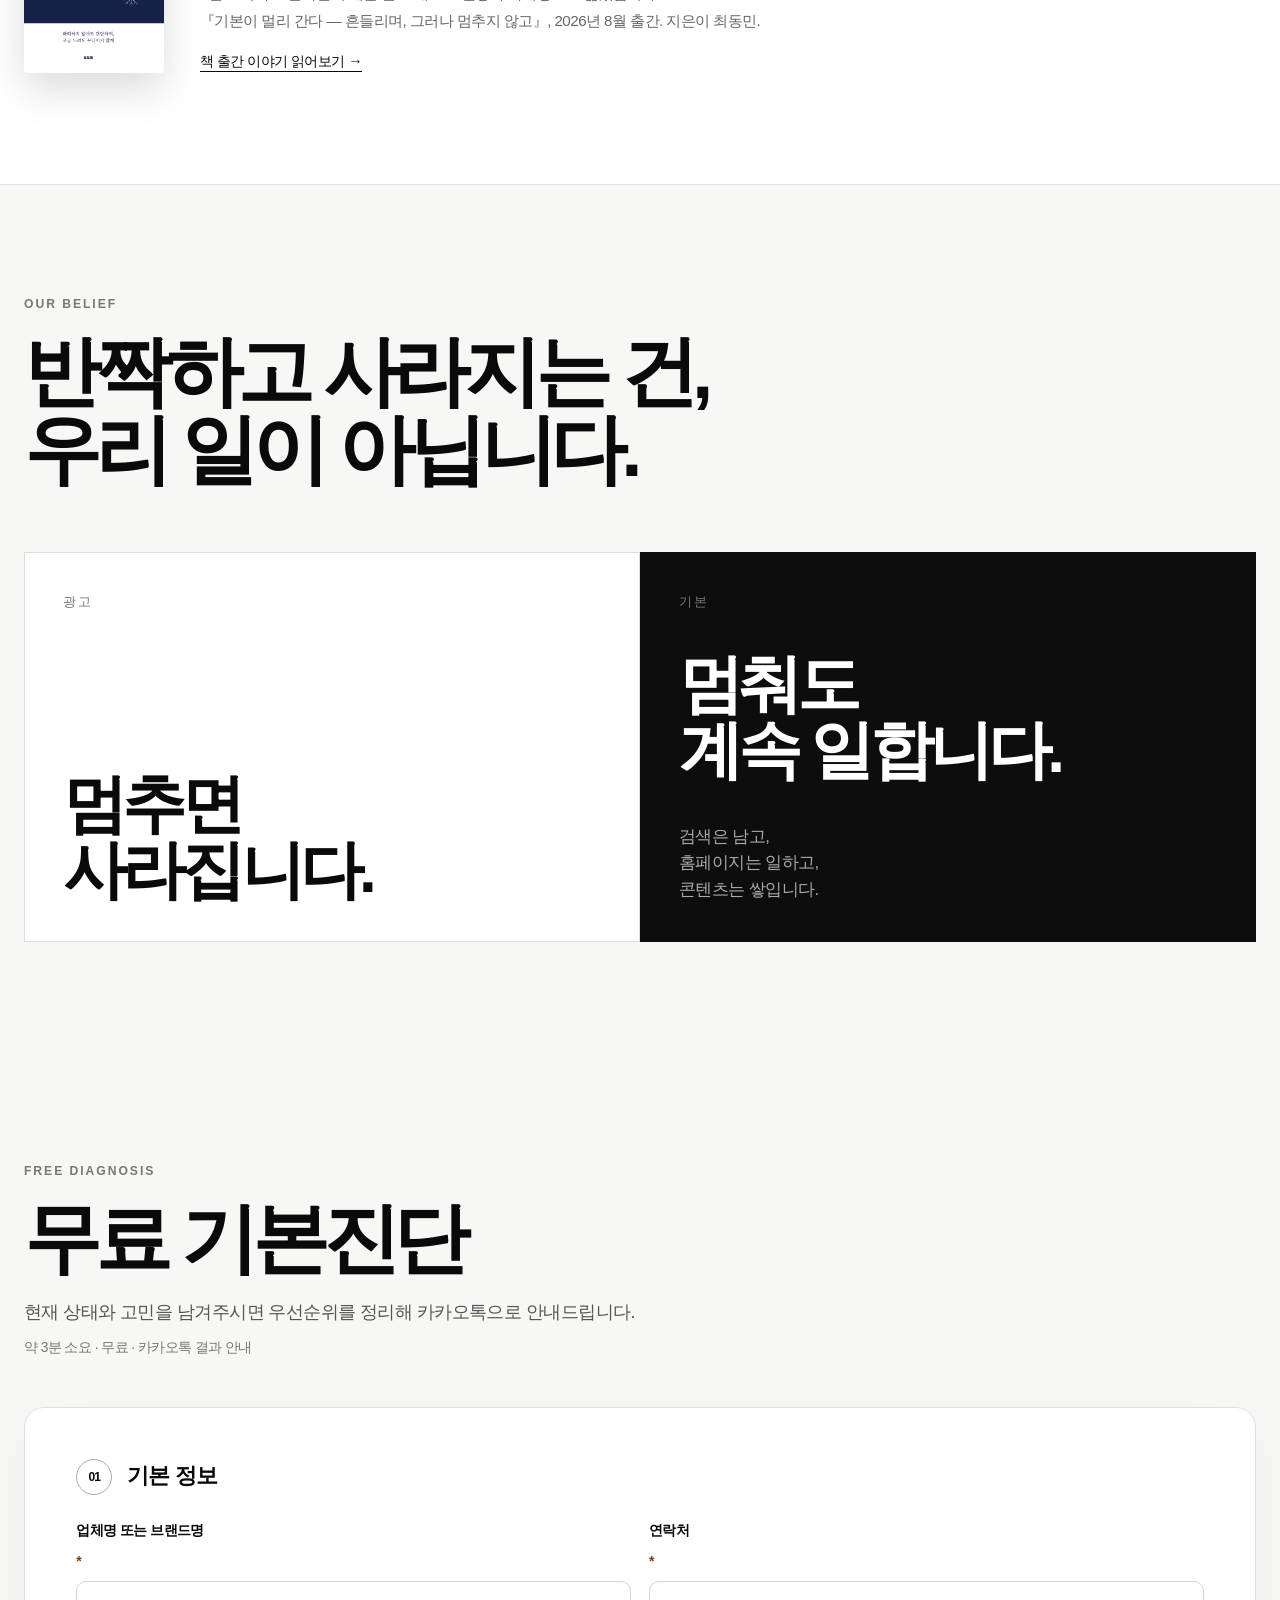
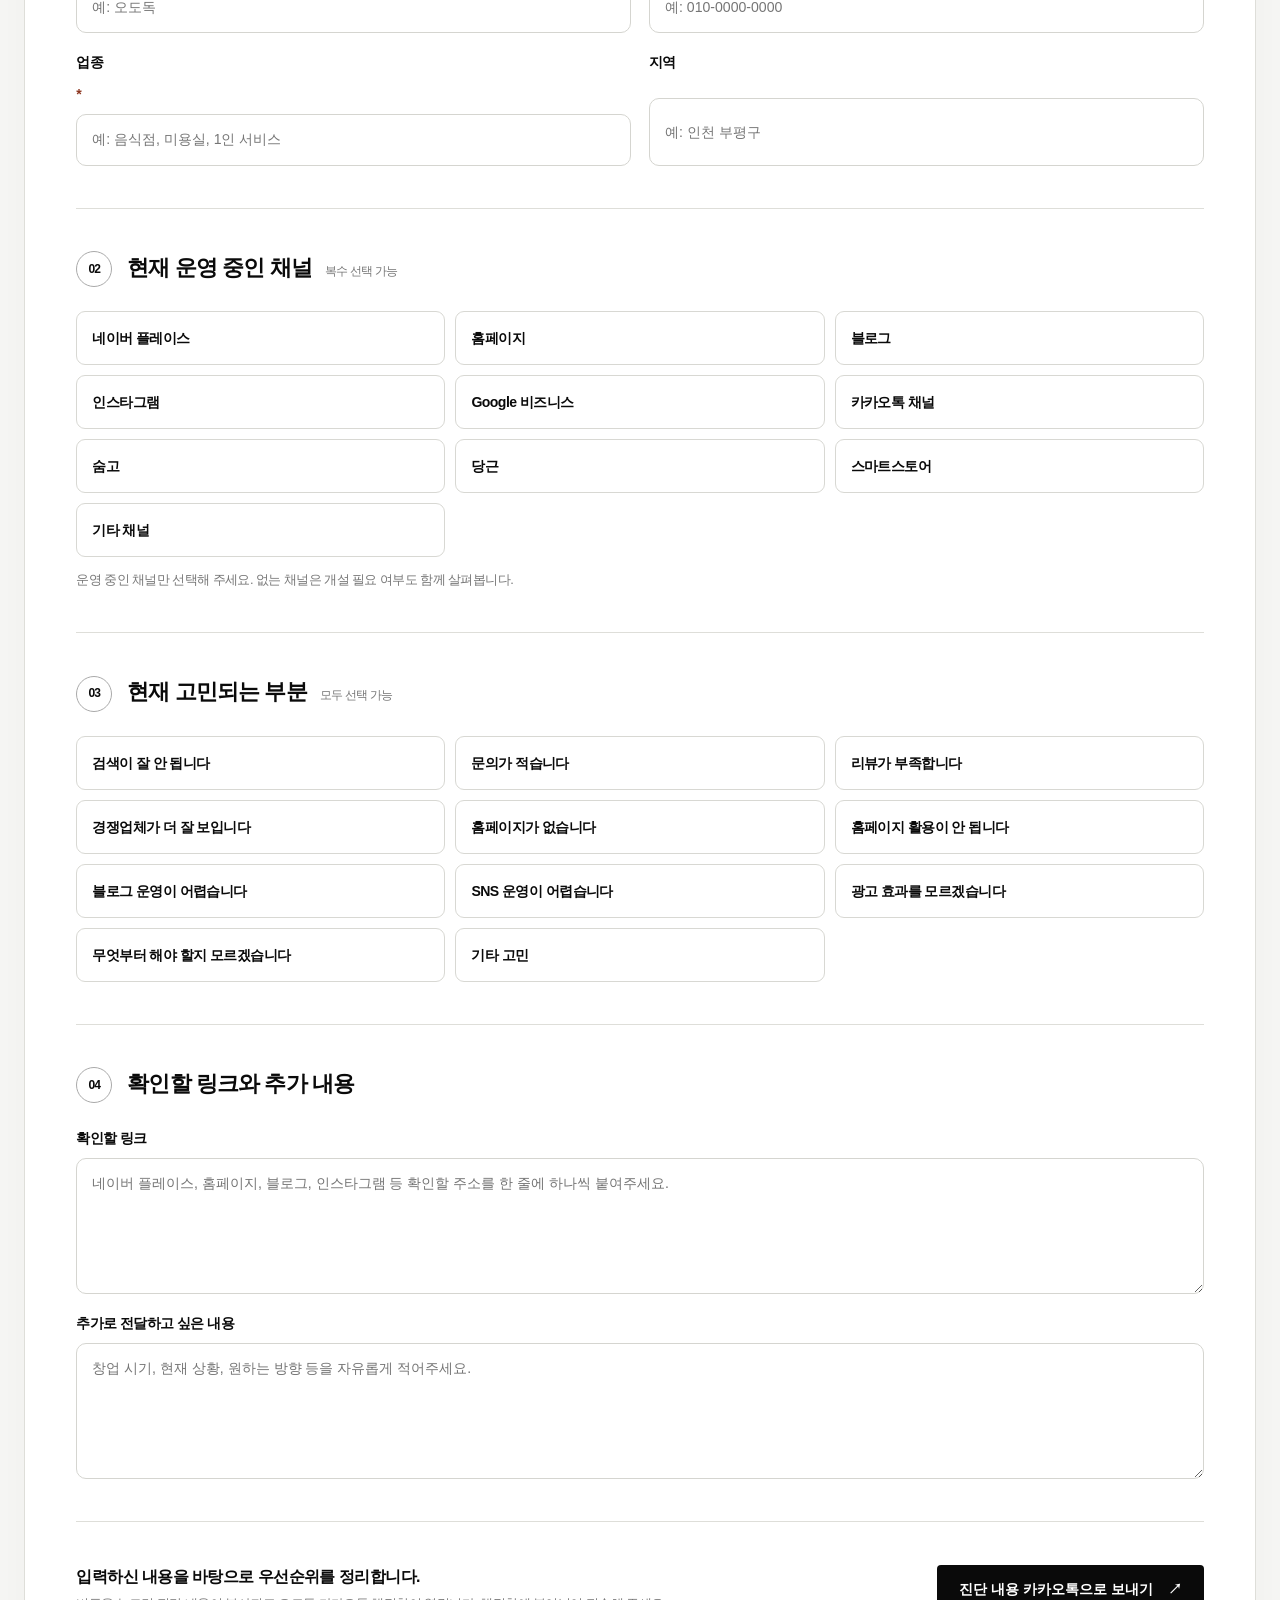
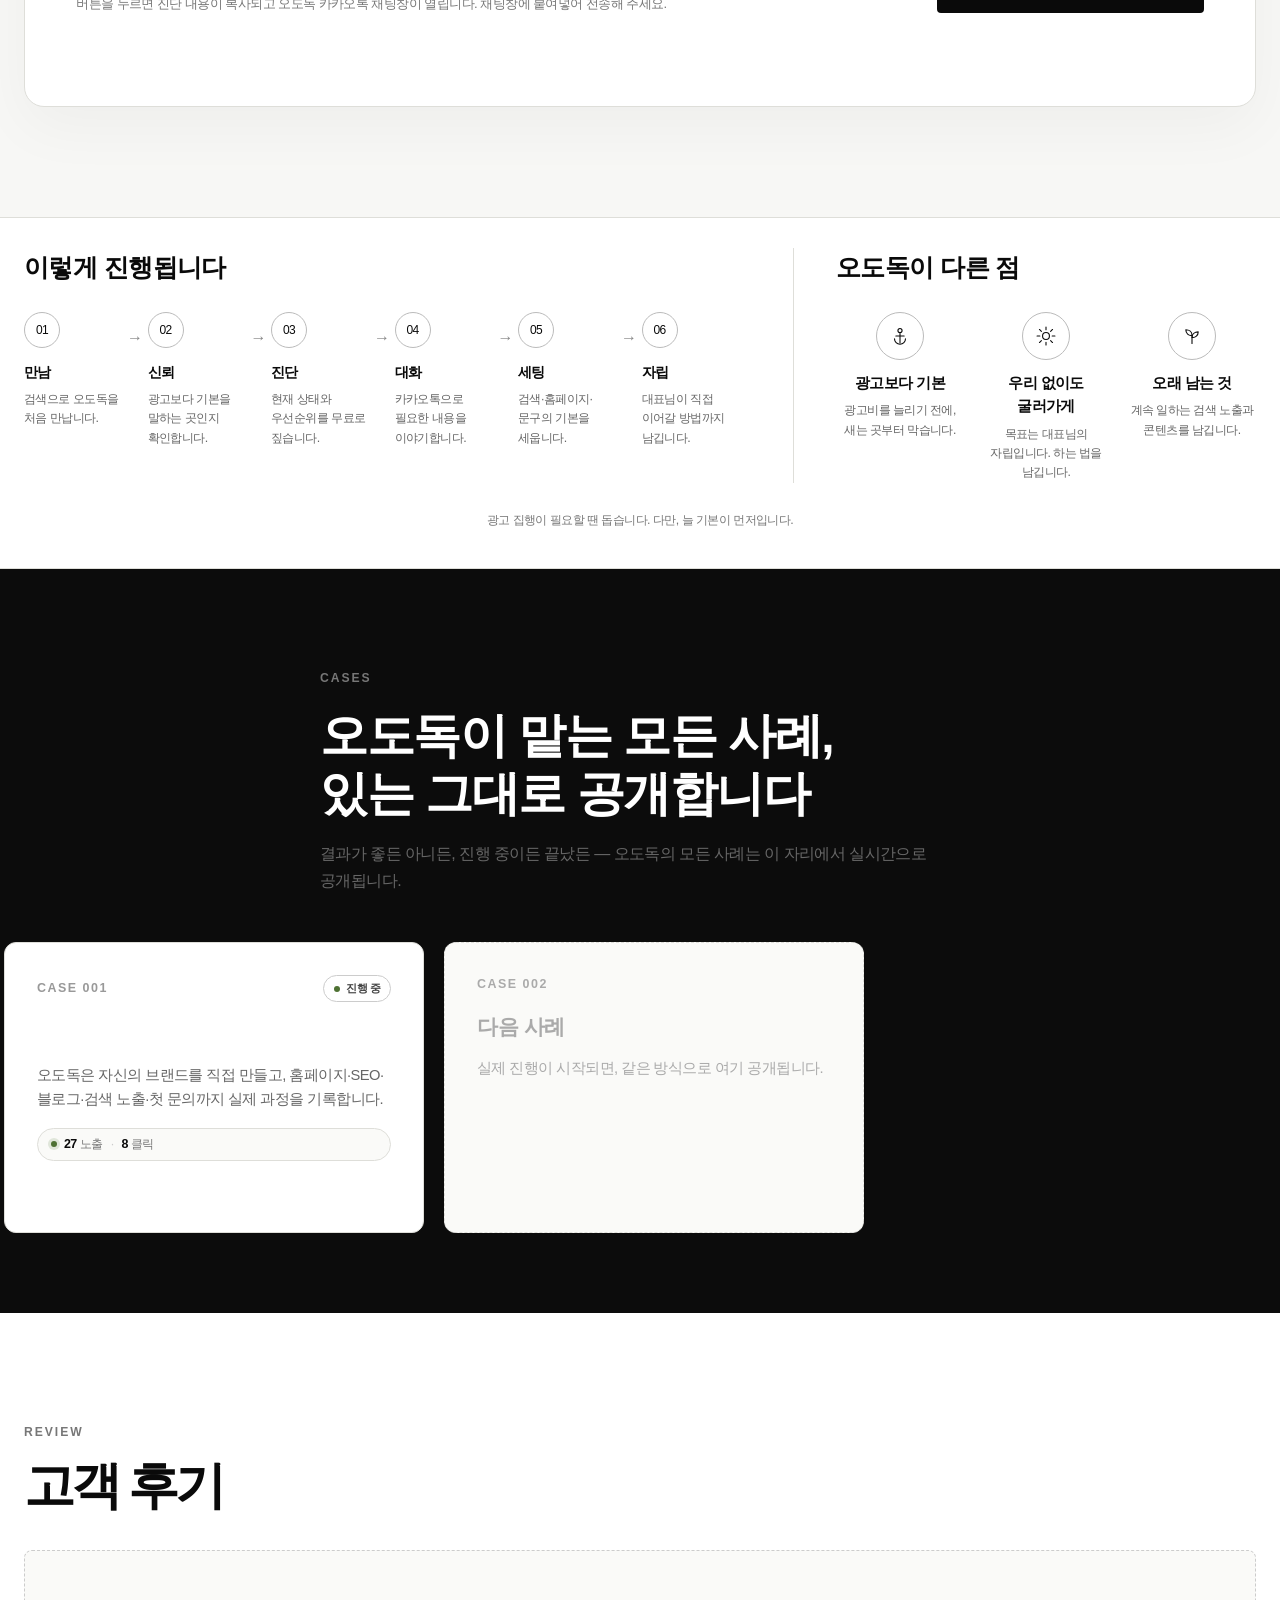
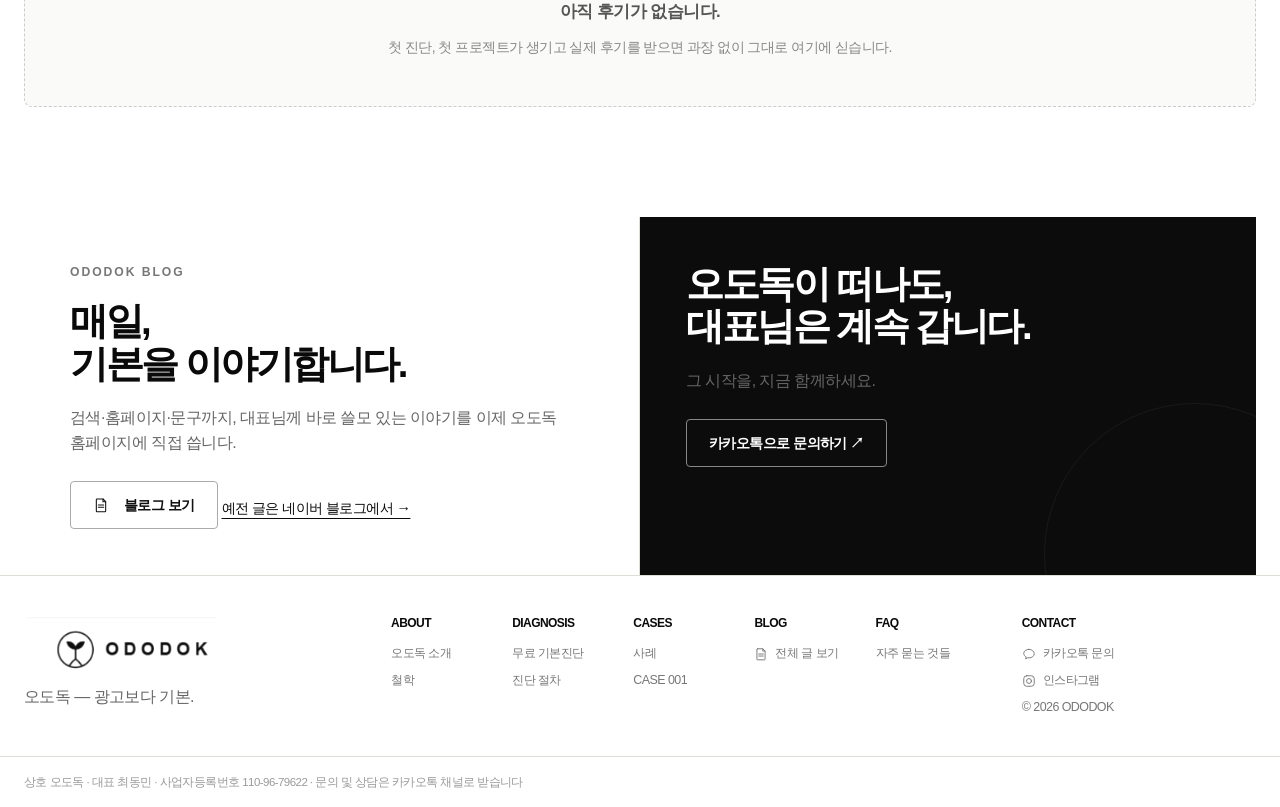
==== commit f1f684f8: "ododok" ====
--- a/index.html
+++ b/index.html
@@ -263,7 +263,7 @@
             </div>
             <h3>오도독 브랜드 구축 사례</h3>
             <p>오도독은 자신의 브랜드를 직접 만들고, 홈페이지·SEO·블로그·검색 노출·첫 문의까지 실제 과정을 기록합니다.</p>
-            <span class="case-card-live" id="homeLiveStat"></span>
+            <a class="case-card-live" id="homeLiveStat" href="project001.html"></a>
             <a class="text-link" href="project001.html">자세히 보기 →</a>
           </article>
           <article class="case-card case-card-next">
--- a/css/style.css
+++ b/css/style.css
@@ -100,8 +100,12 @@
 .case-card h3{margin-top:16px;font-size:1.3rem;letter-spacing:-.02em}
 .case-card p{margin-top:12px;color:#666;font-size:.92rem;line-height:1.65;flex:1}
 .case-card .text-link{margin-top:16px;display:inline-block}
-.case-card-live{display:block;margin-top:14px;font-size:.8rem;font-weight:700;color:var(--green)}
+.case-card-live{display:inline-flex;align-items:center;gap:7px;margin-top:16px;padding:6px 13px;border:1px solid var(--line);border-radius:999px;background:#fafaf8;font-size:.78rem;color:#777;transition:background .2s,border-color .2s}
+.case-card-live:hover{background:#f1f1ec;border-color:#ccc}
 .case-card-live:empty{display:none}
+.case-card-live .dot{width:6px;height:6px;border-radius:50%;background:var(--green);box-shadow:0 0 0 3px rgba(78,113,51,.15);flex:none}
+.case-card-live strong{color:var(--black);font-weight:800;margin-right:3px}
+.case-card-live .sep{margin:0 8px;color:#ccc}
 .case-card-next{background:#fafaf8;border-style:dashed;justify-content:center}
 .case-card-next .case-card-num,.case-card-next h3,.case-card-next p{color:#aaa}
 
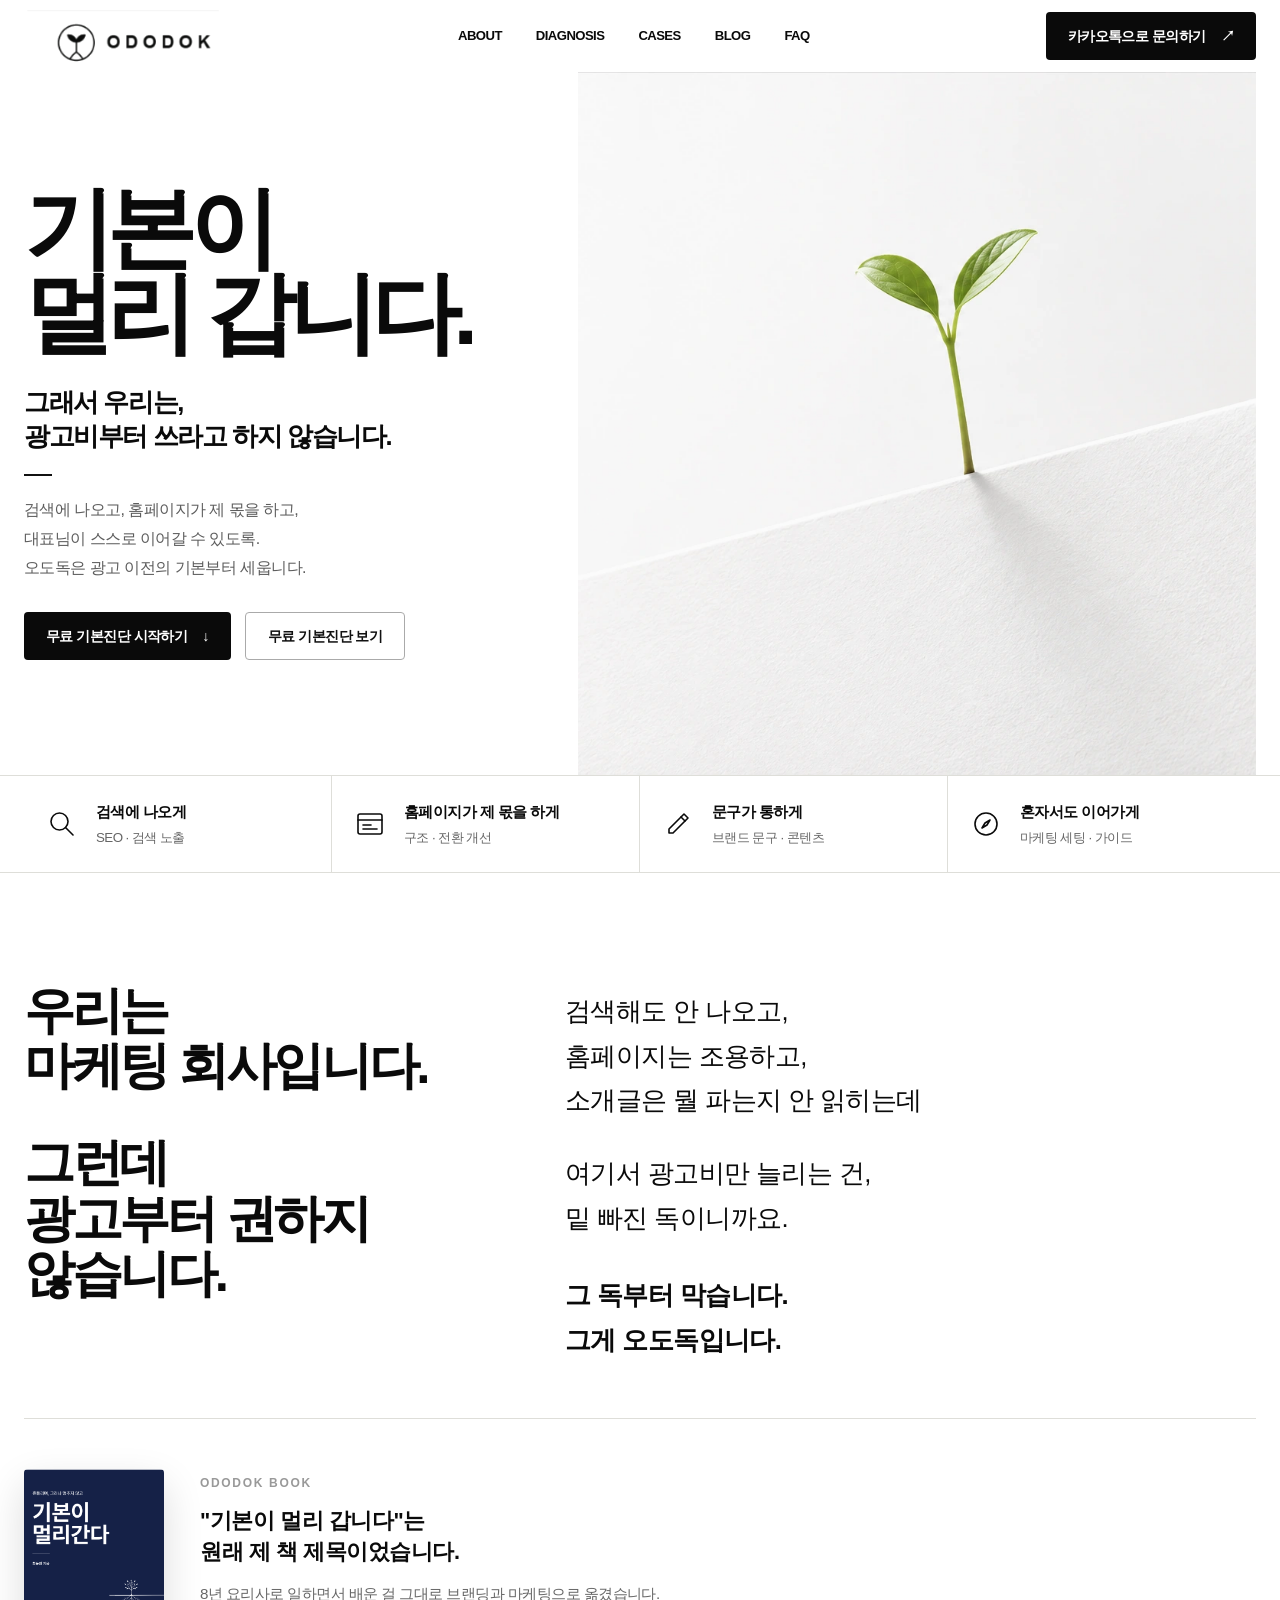
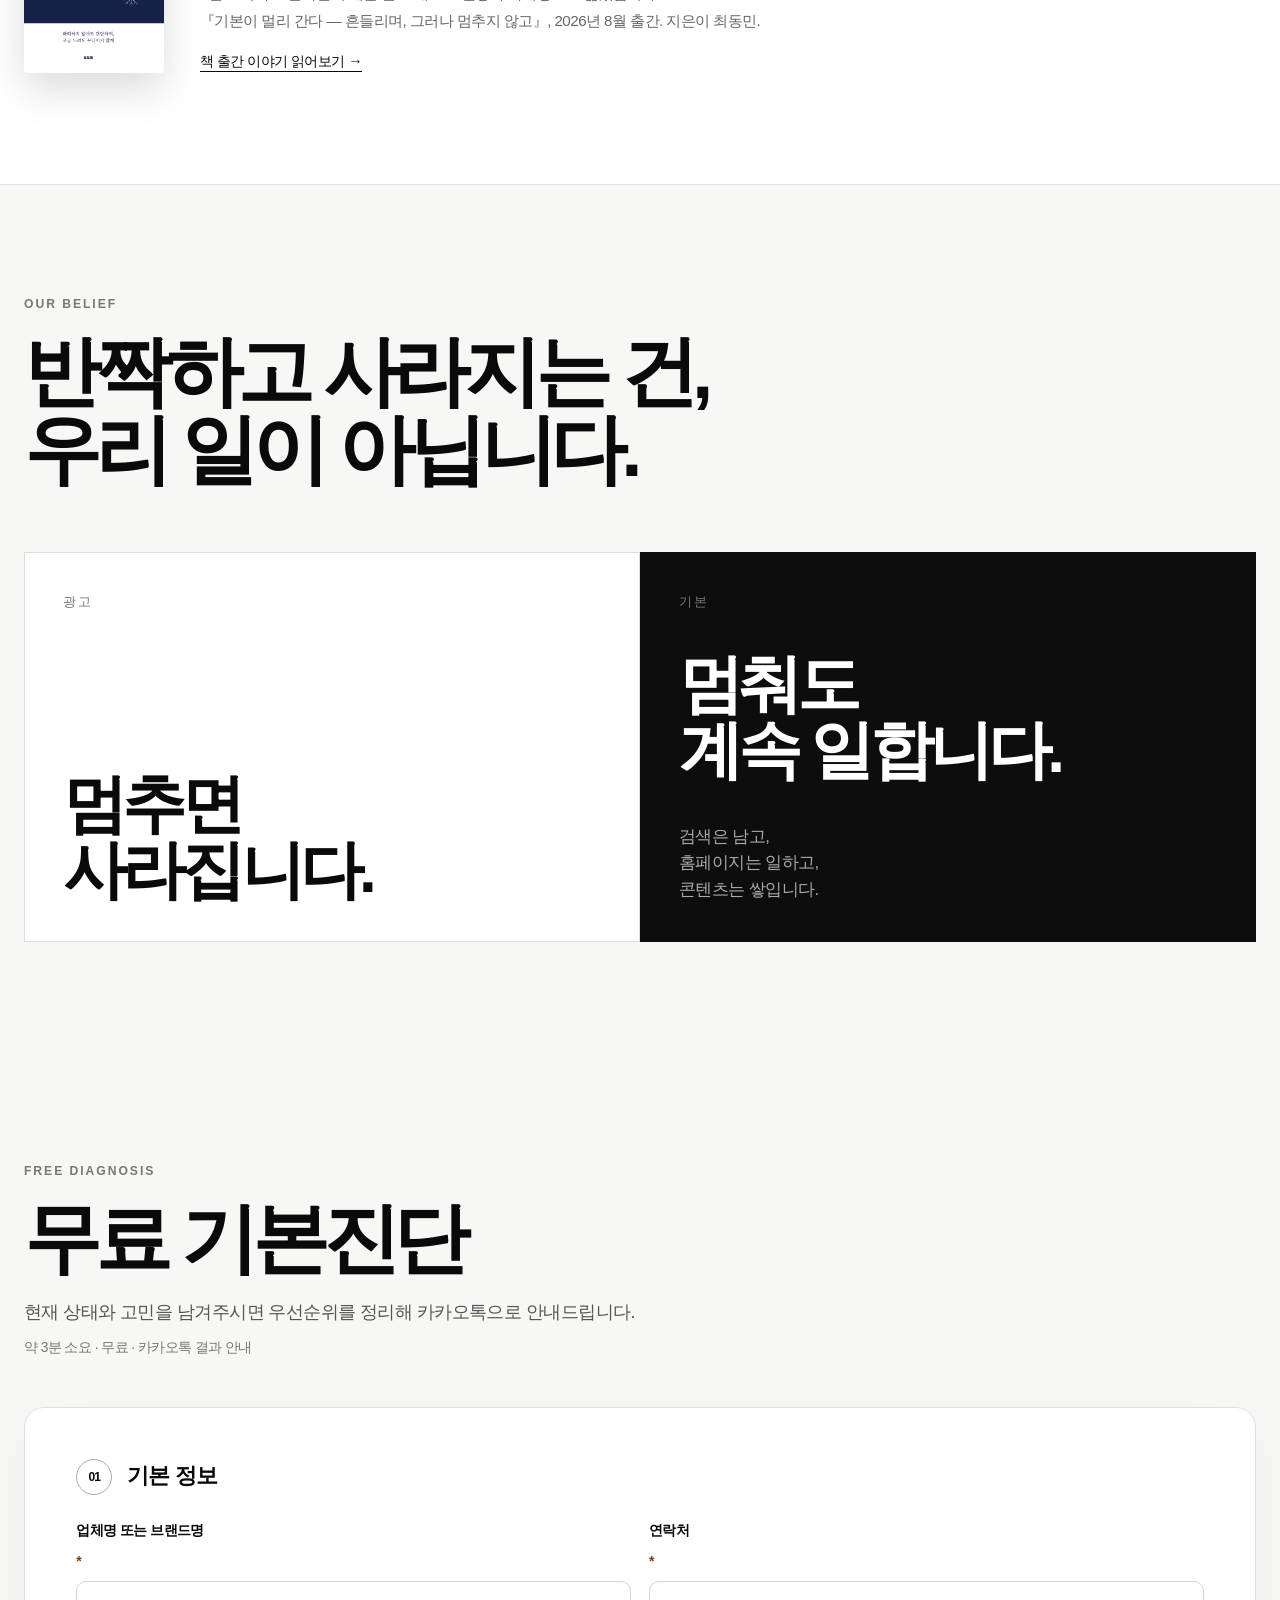
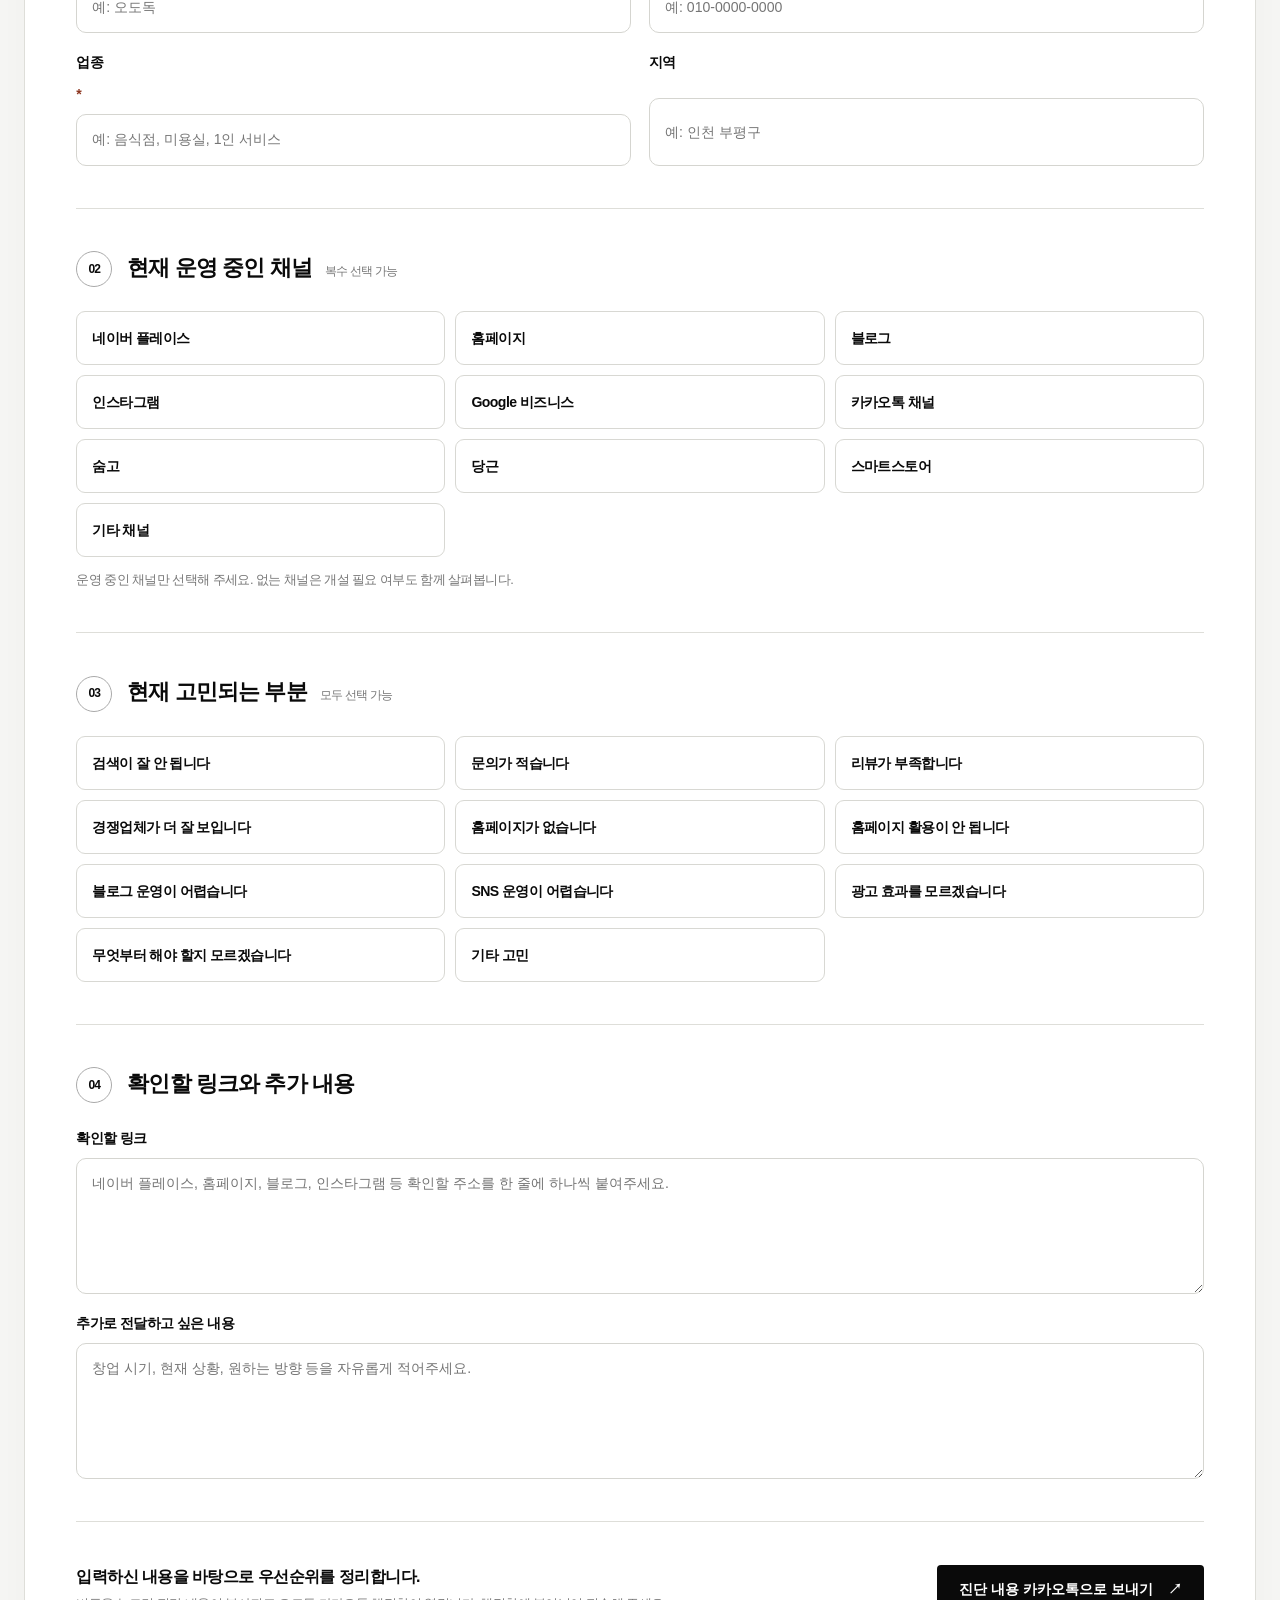
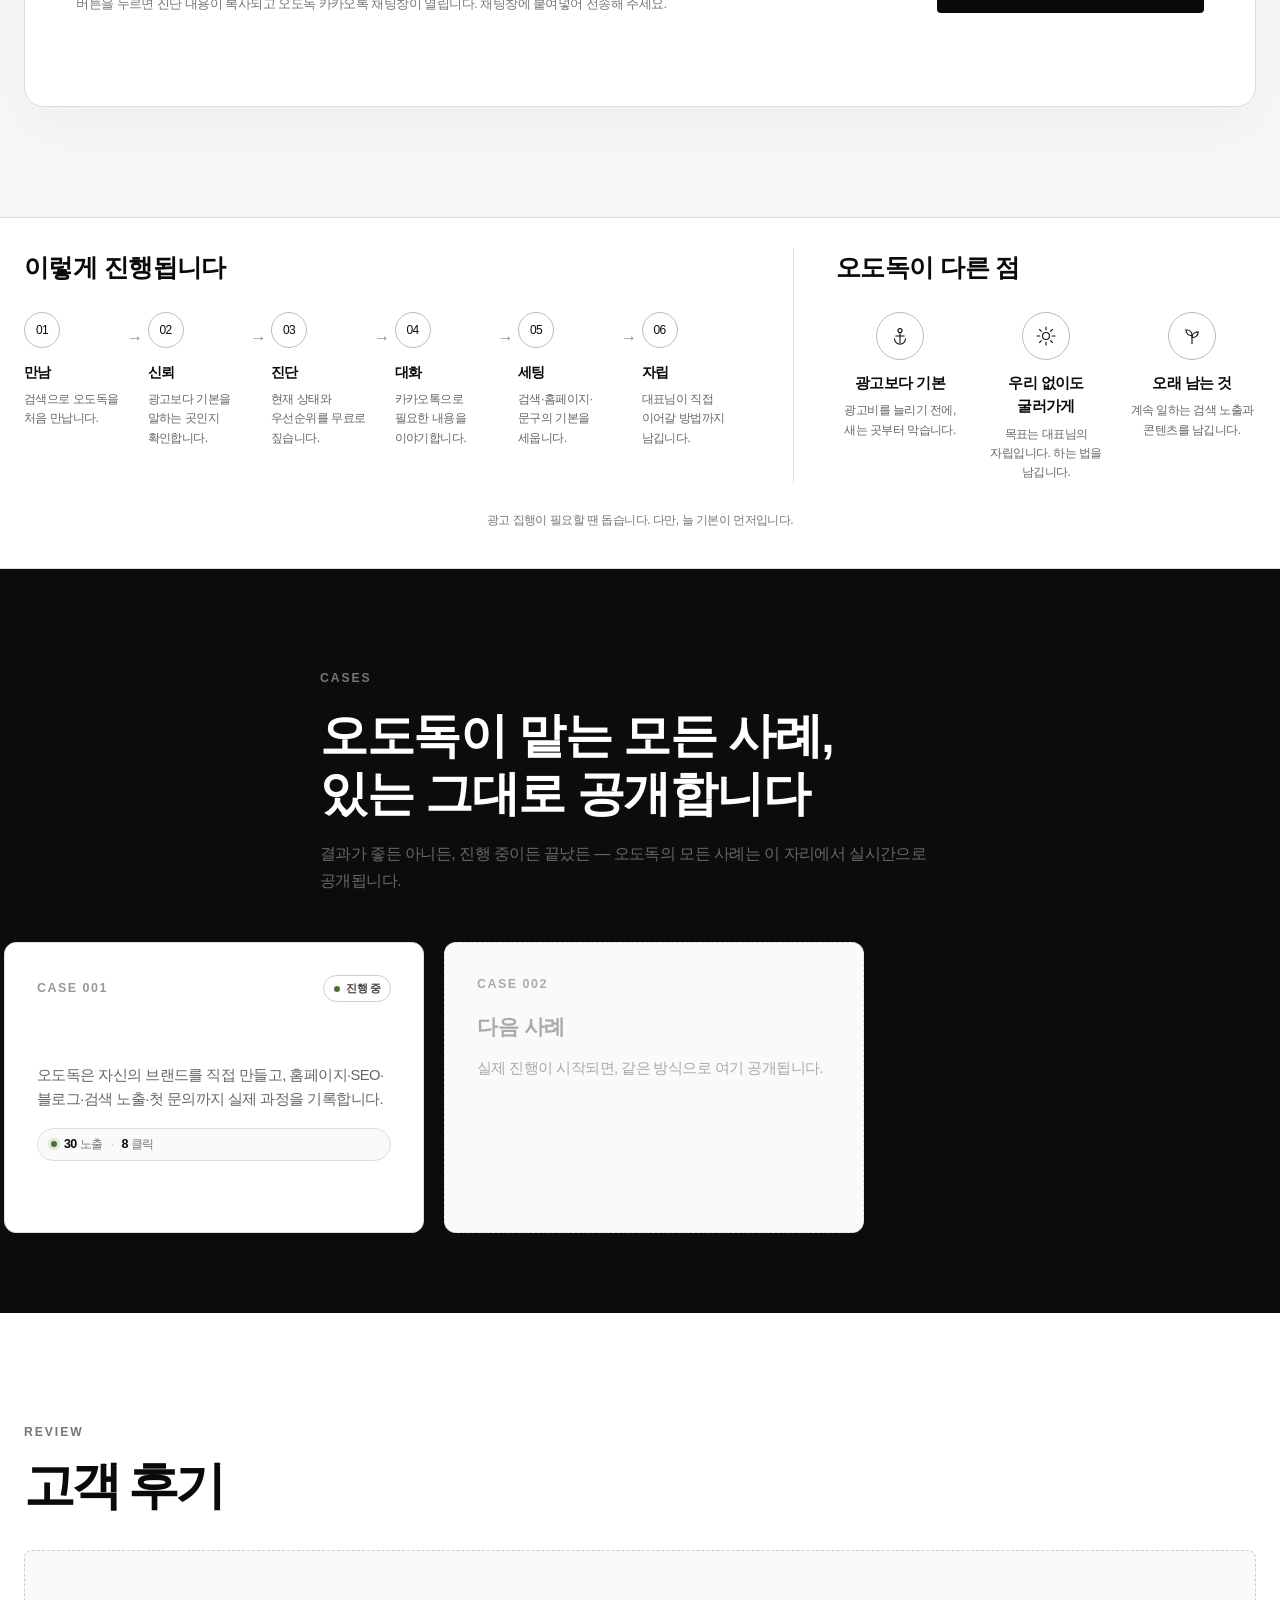
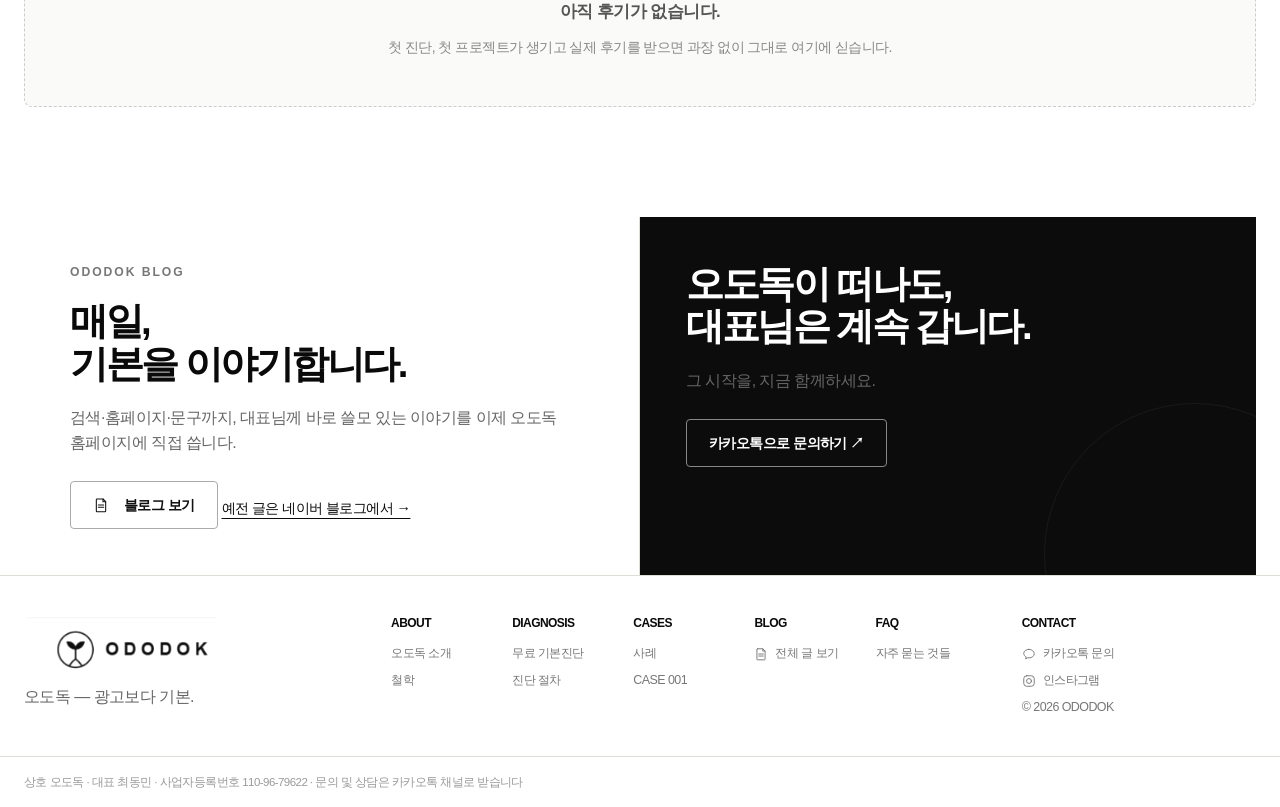
==== commit 2dab487d: "ododok" ====
--- a/index.html
+++ b/index.html
@@ -7,15 +7,15 @@
   <title>오도독 | 기본이 멀리 갑니다.</title>
   <meta name="description" content="오도독은 광고부터 권하지 않습니다. 검색, 홈페이지, 브랜드 문구의 현재 상태부터 무료로 함께 살핍니다.">
   <meta name="theme-color" content="#ffffff">
-  <link rel="canonical" href="https://dongmin1.github.io/Ododok/">
+  <link rel="canonical" href="https://ododok.kr/">
   <link rel="icon" href="assets/favicon.svg" type="image/svg+xml">
   <link rel="manifest" href="manifest.json">
   <link rel="stylesheet" href="css/style.css">
   <meta property="og:type" content="website">
   <meta property="og:title" content="오도독 | 기본이 멀리 갑니다.">
   <meta property="og:description" content="광고보다 먼저, 기본부터 봅니다.">
-  <meta property="og:url" content="https://dongmin1.github.io/Ododok/">
-  <meta property="og:image" content="https://dongmin1.github.io/Ododok/assets/og-image.png">
+  <meta property="og:url" content="https://ododok.kr/">
+  <meta property="og:image" content="https://ododok.kr/assets/og-image.png">
   <meta property="og:image:width" content="1200">
   <meta property="og:image:height" content="630">
   <script type="application/ld+json">
@@ -24,9 +24,9 @@
     "@type": "ProfessionalService",
     "name": "오도독",
     "alternateName": "ODODOK",
-    "url": "https://dongmin1.github.io/Ododok/",
-    "logo": "https://dongmin1.github.io/Ododok/assets/ododok-logo-transparent.png",
-    "image": "https://dongmin1.github.io/Ododok/assets/hero-sprout-approved.webp",
+    "url": "https://ododok.kr/",
+    "logo": "https://ododok.kr/assets/ododok-logo-transparent.png",
+    "image": "https://ododok.kr/assets/hero-sprout-approved.webp",
     "description": "오도독은 광고부터 권하지 않습니다. 검색, 홈페이지, 브랜드 문구의 현재 상태부터 무료로 함께 살핍니다.",
     "areaServed": "KR",
     "founder": {
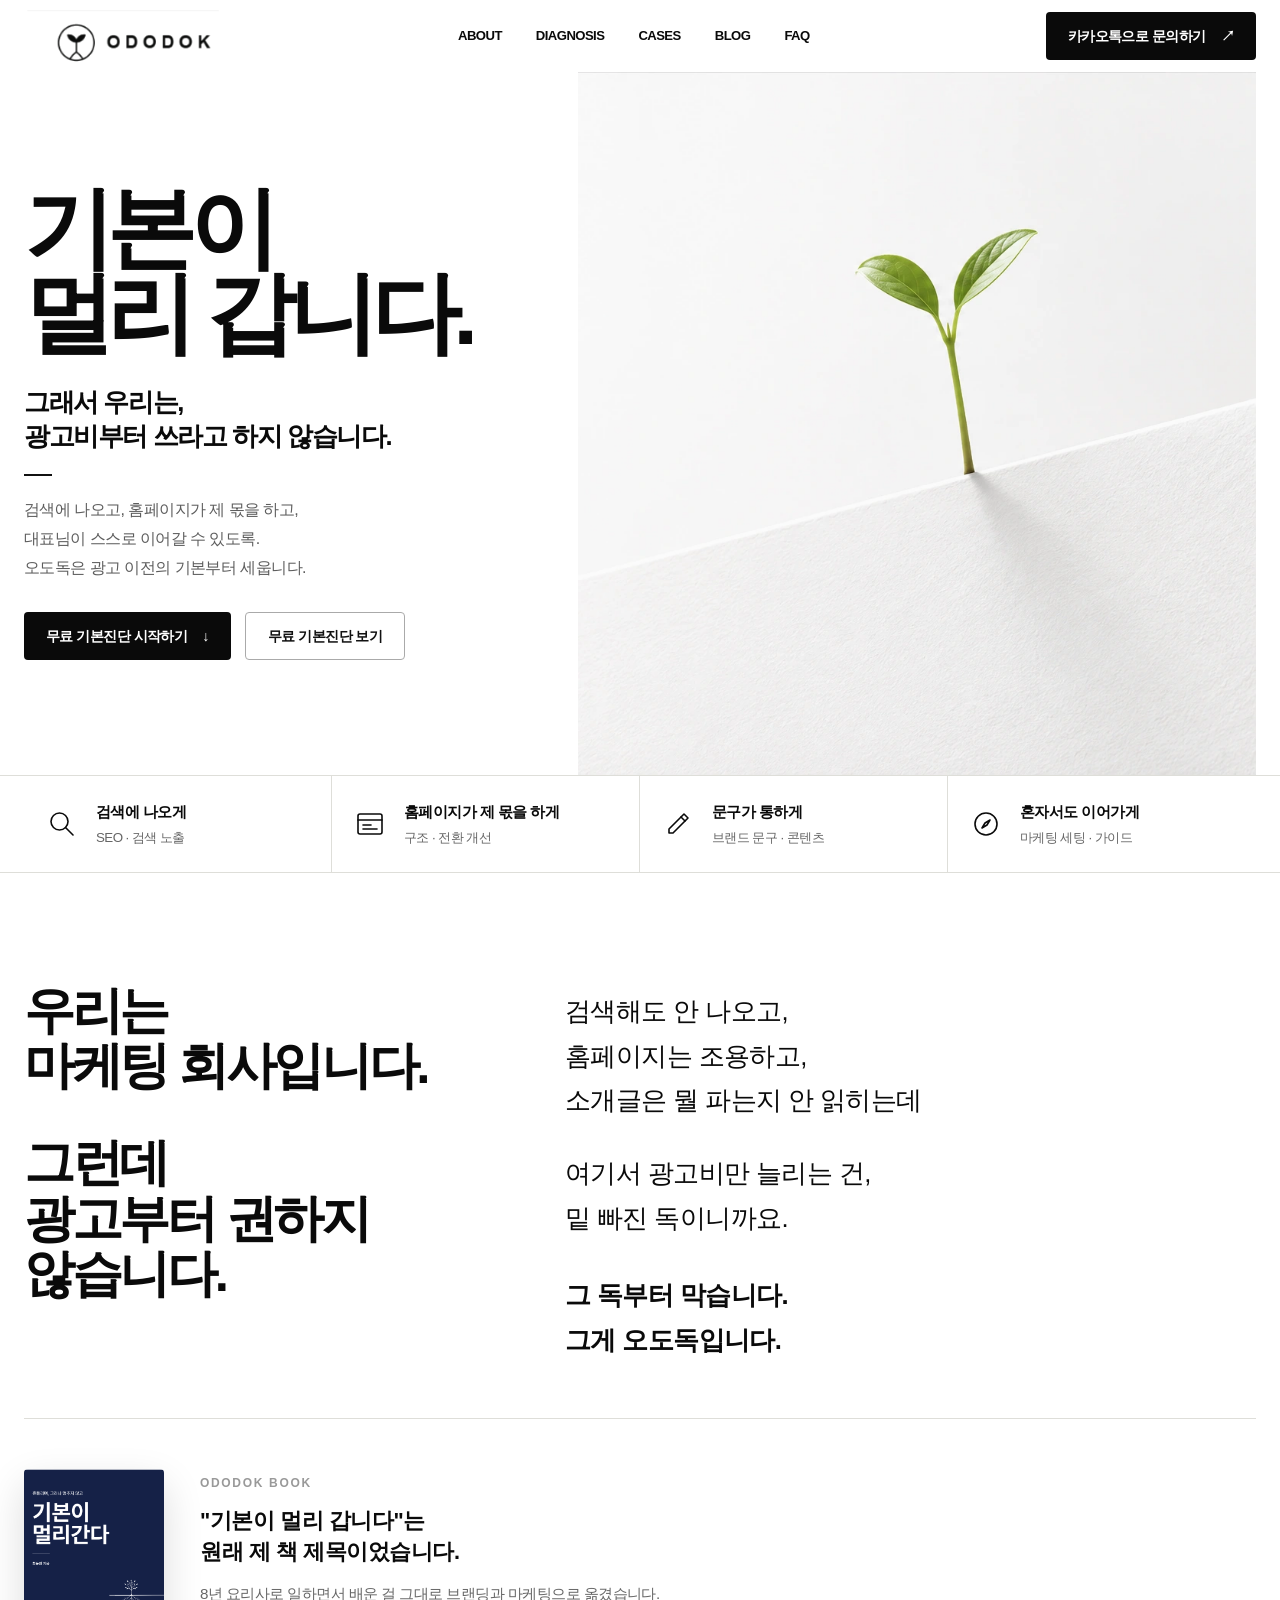
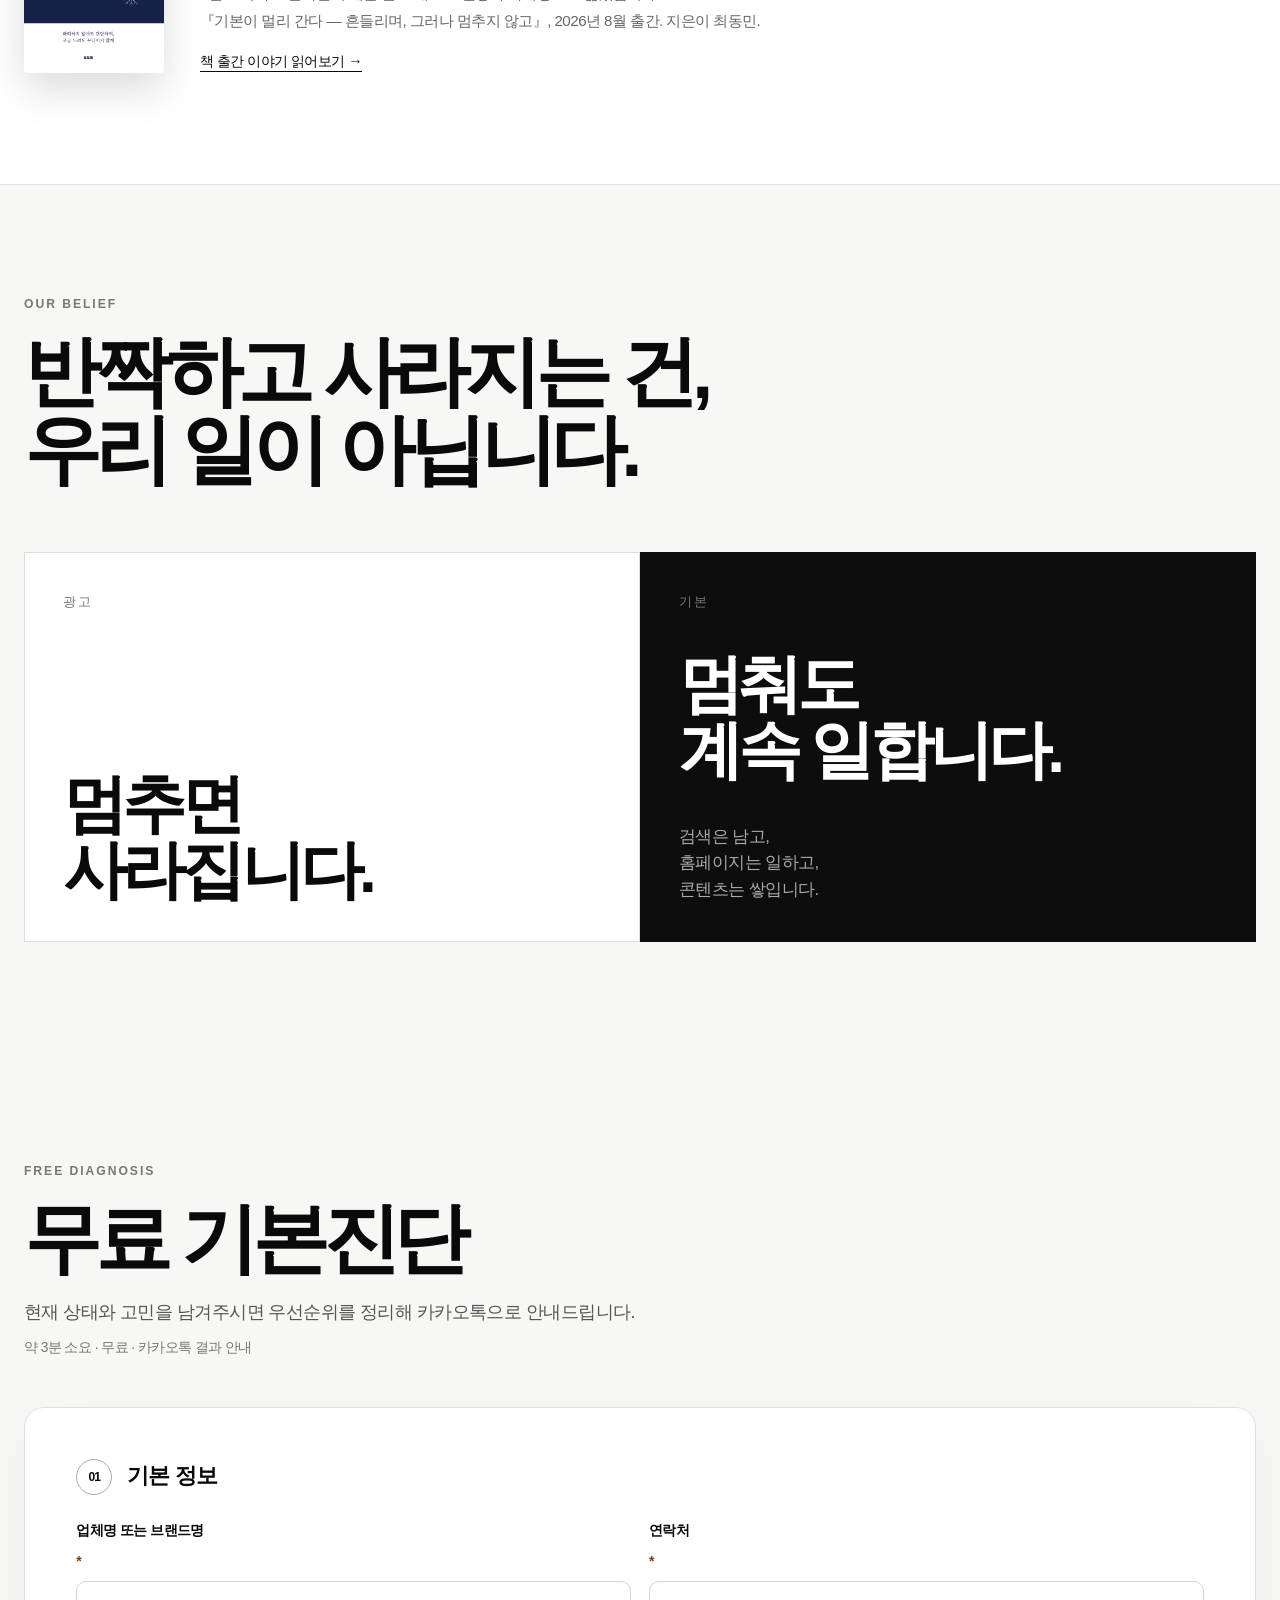
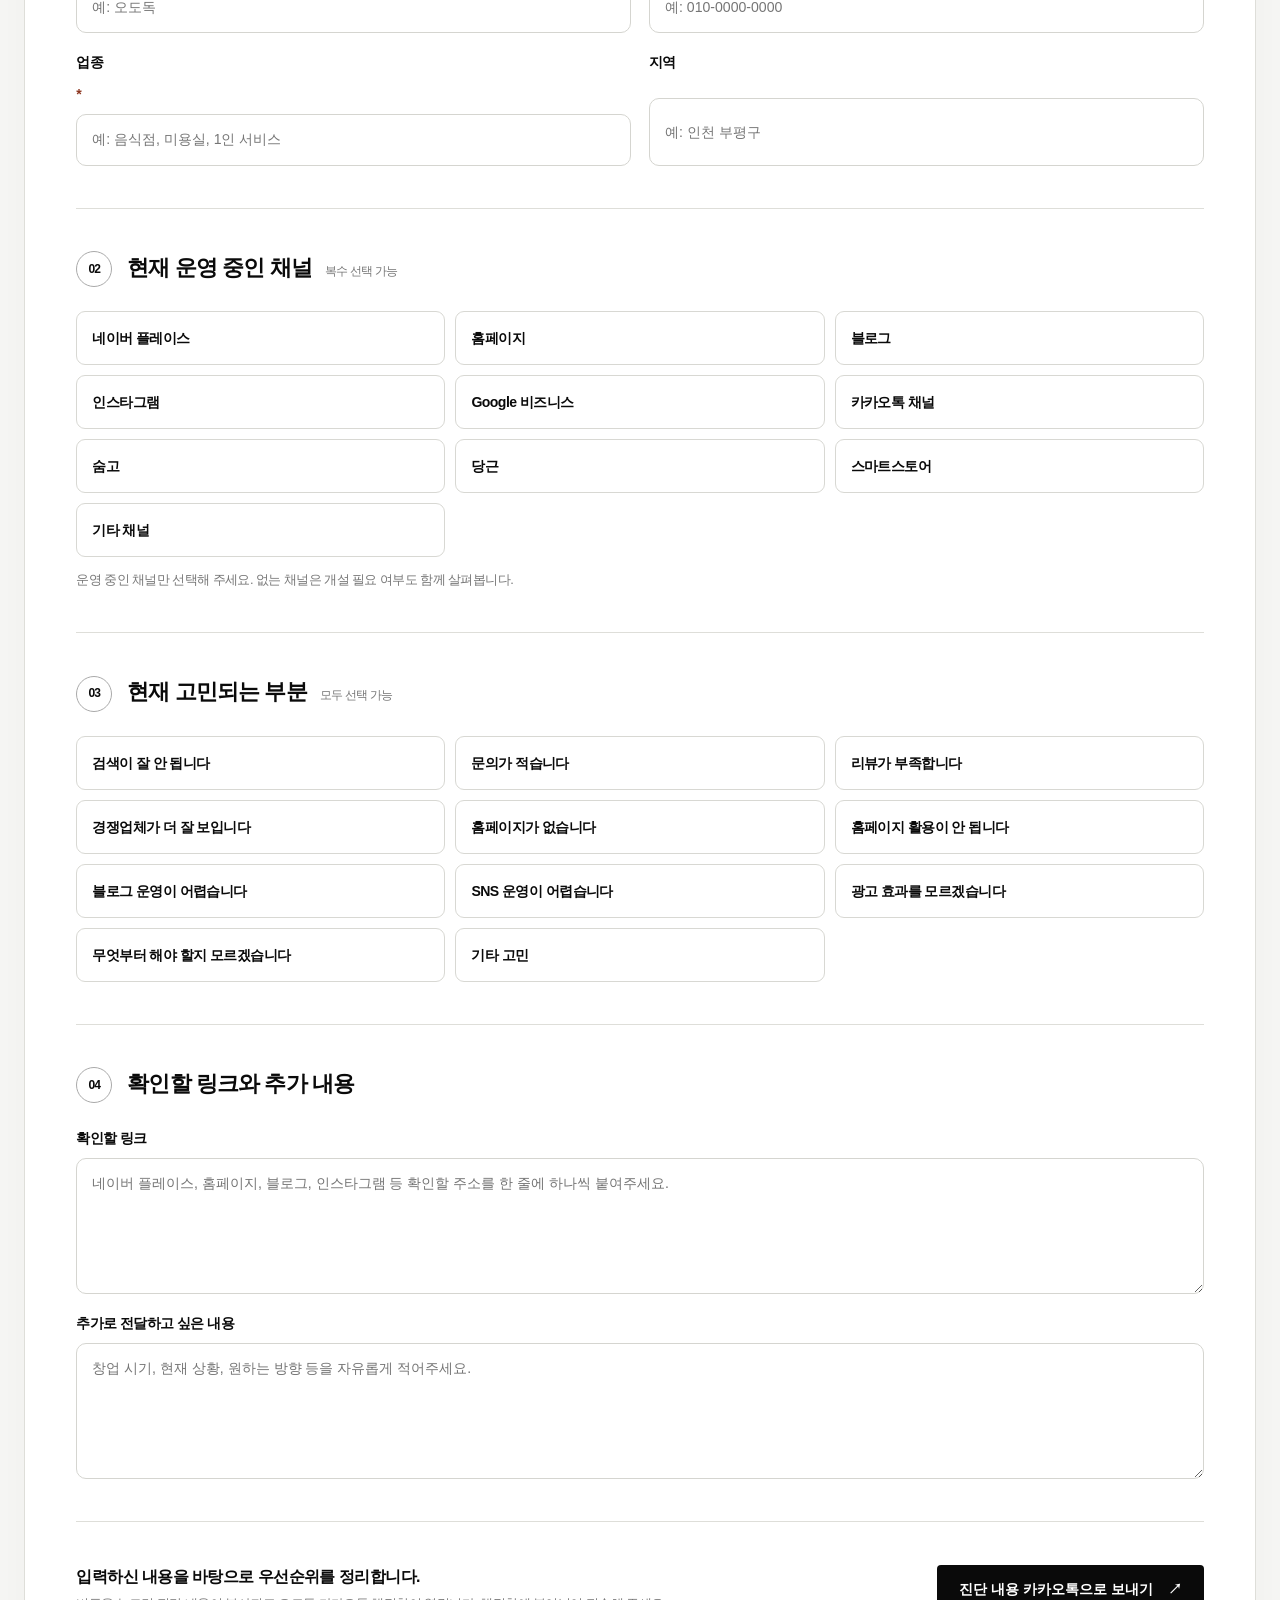
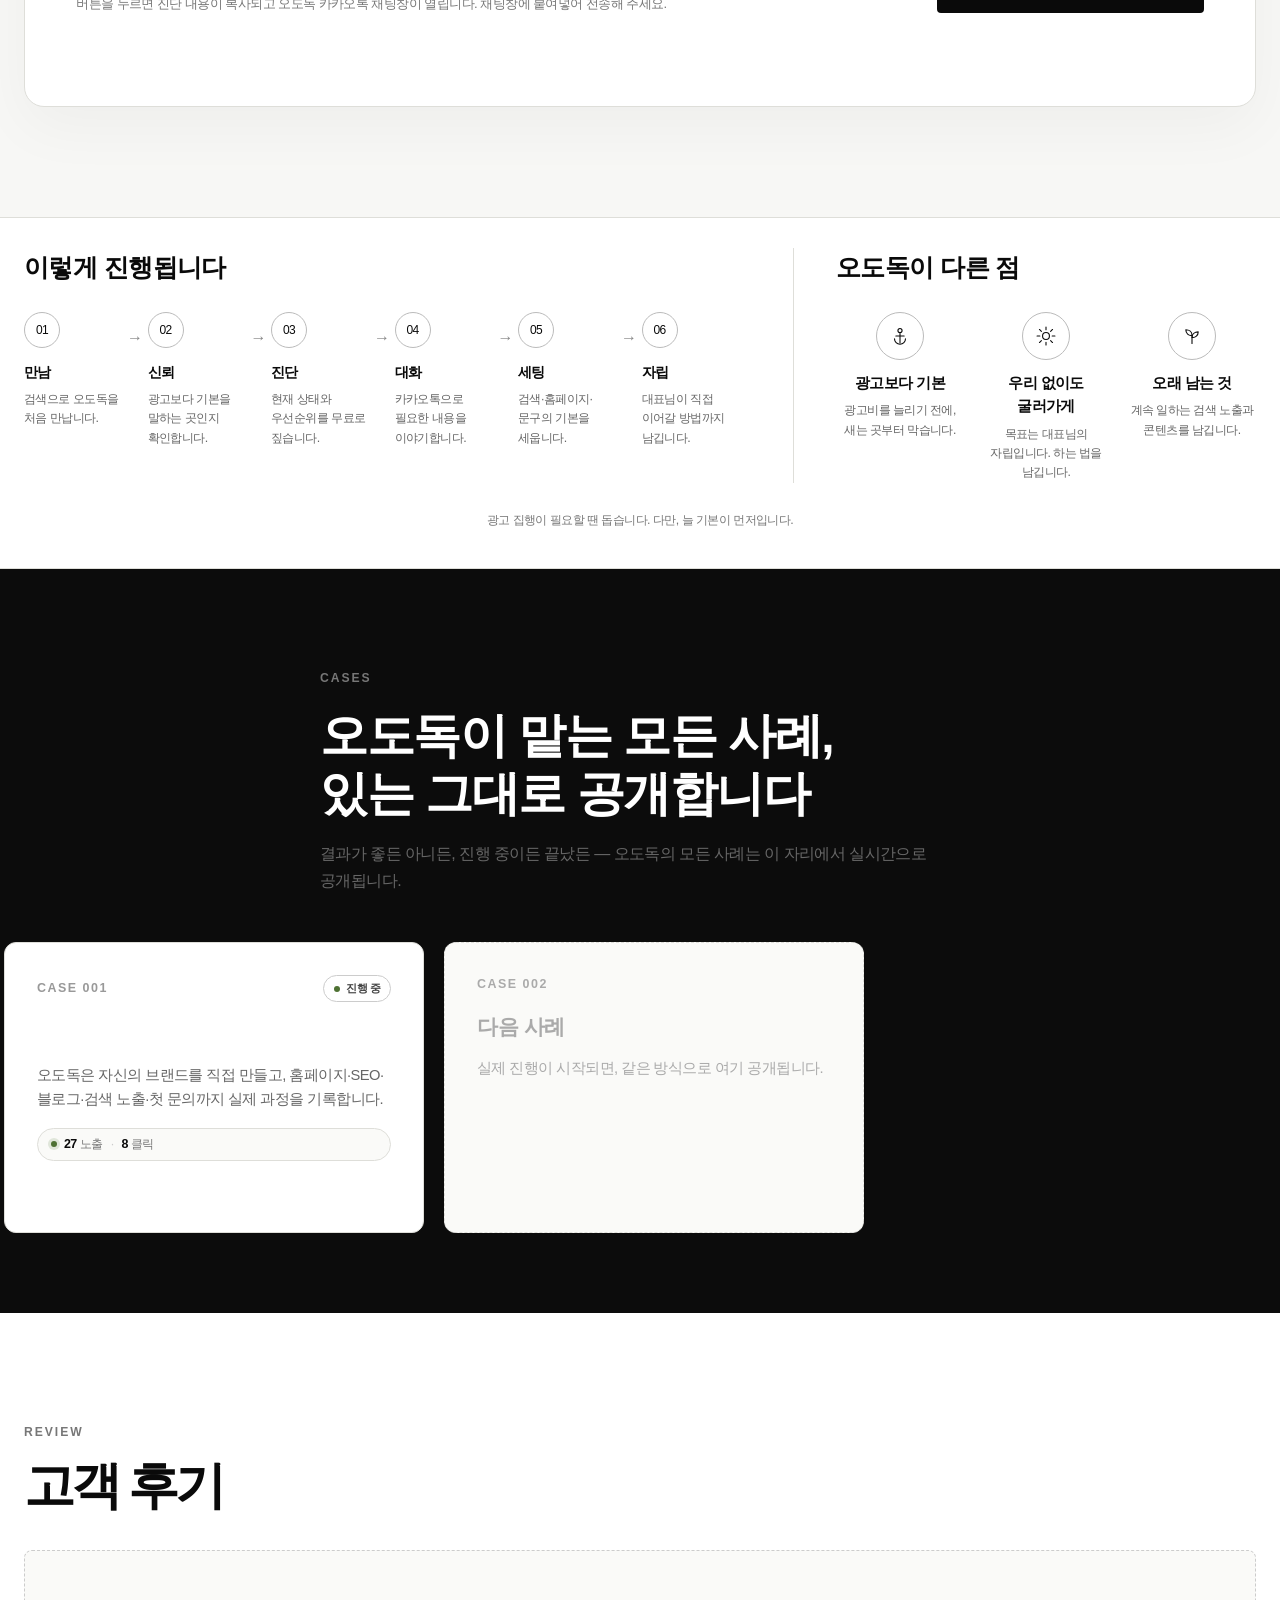
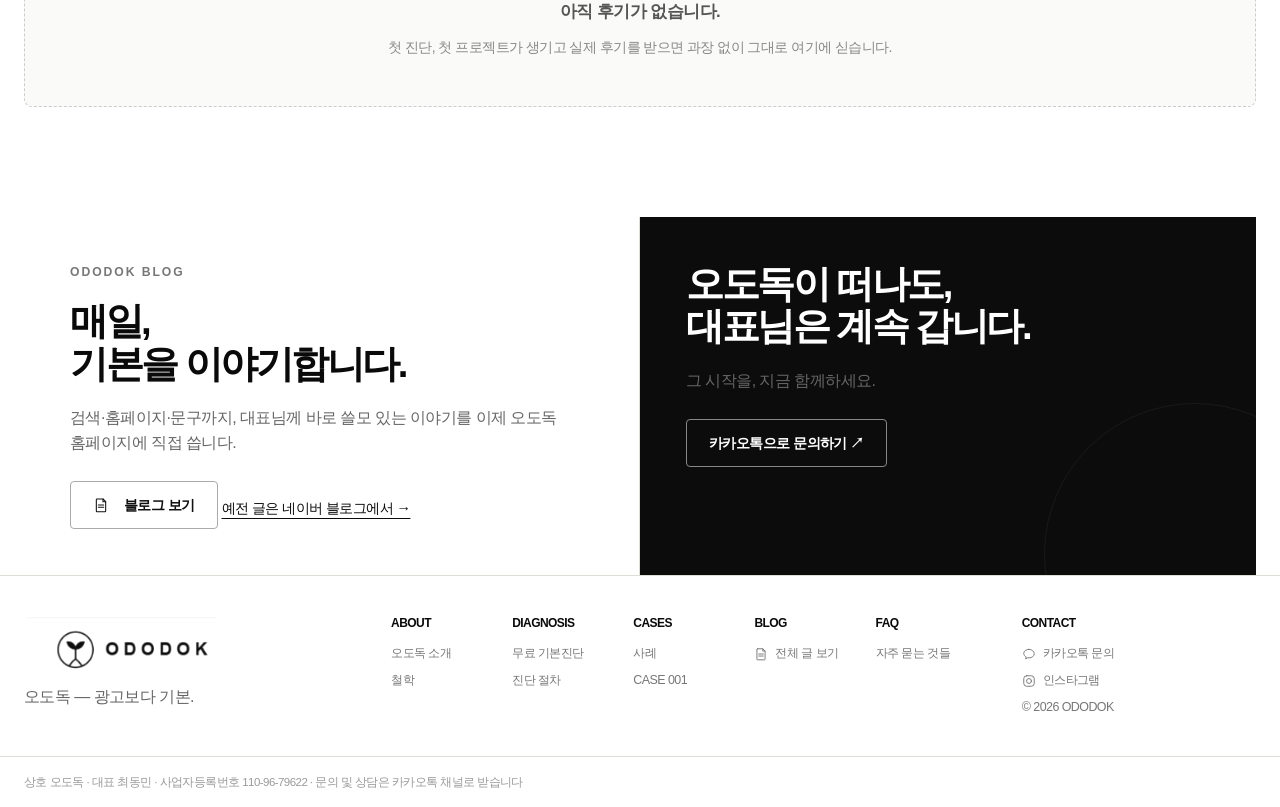
==== commit f196207e: "ododok" ====
--- a/index.html
+++ b/index.html
@@ -3,6 +3,7 @@
 <head>
   <meta charset="utf-8">
   <meta name="naver-site-verification" content="34b2e5443bd38e90302360f2baf457c5cb8c1512" />
+  <meta name="naver-site-verification" content="c91fc190283804dcff0ea05a291615e034c1074a" />
   <meta name="viewport" content="width=device-width, initial-scale=1, viewport-fit=cover">
   <title>오도독 | 기본이 멀리 갑니다.</title>
   <meta name="description" content="오도독은 광고부터 권하지 않습니다. 검색, 홈페이지, 브랜드 문구의 현재 상태부터 무료로 함께 살핍니다.">
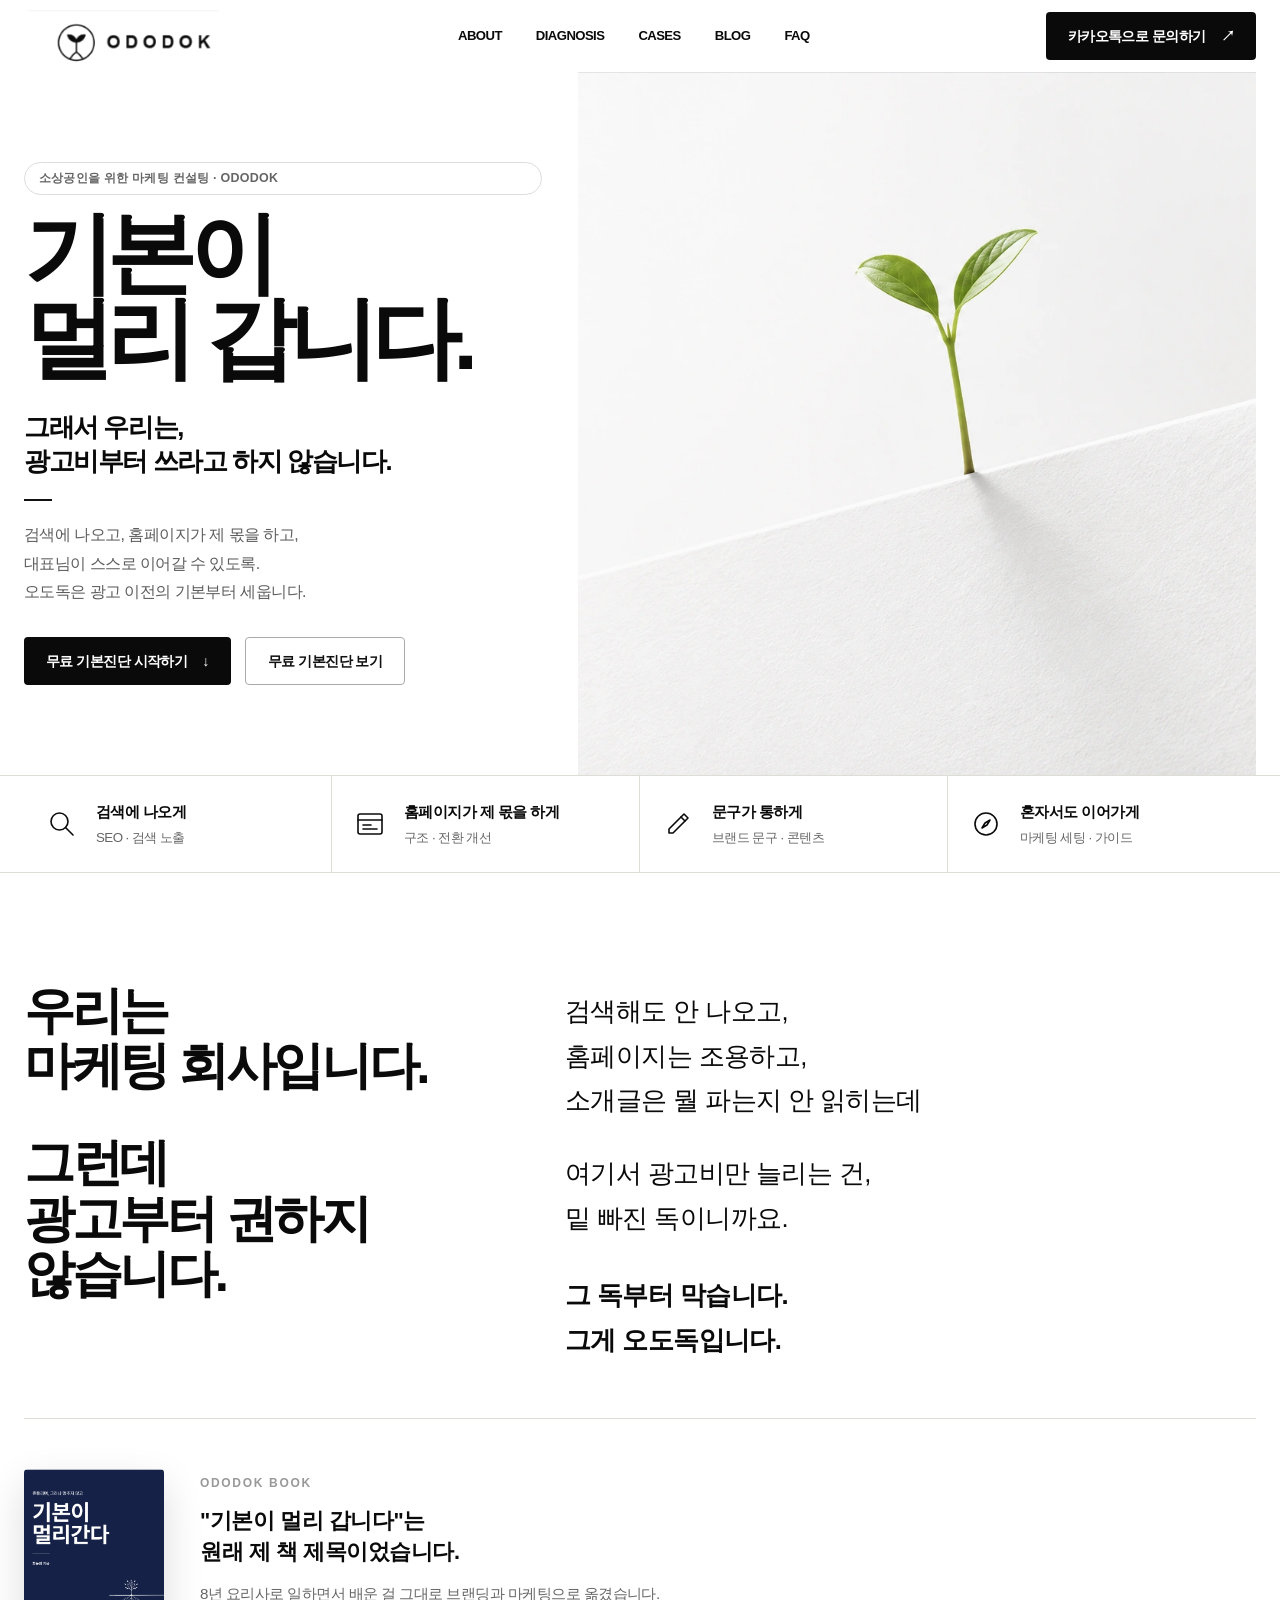
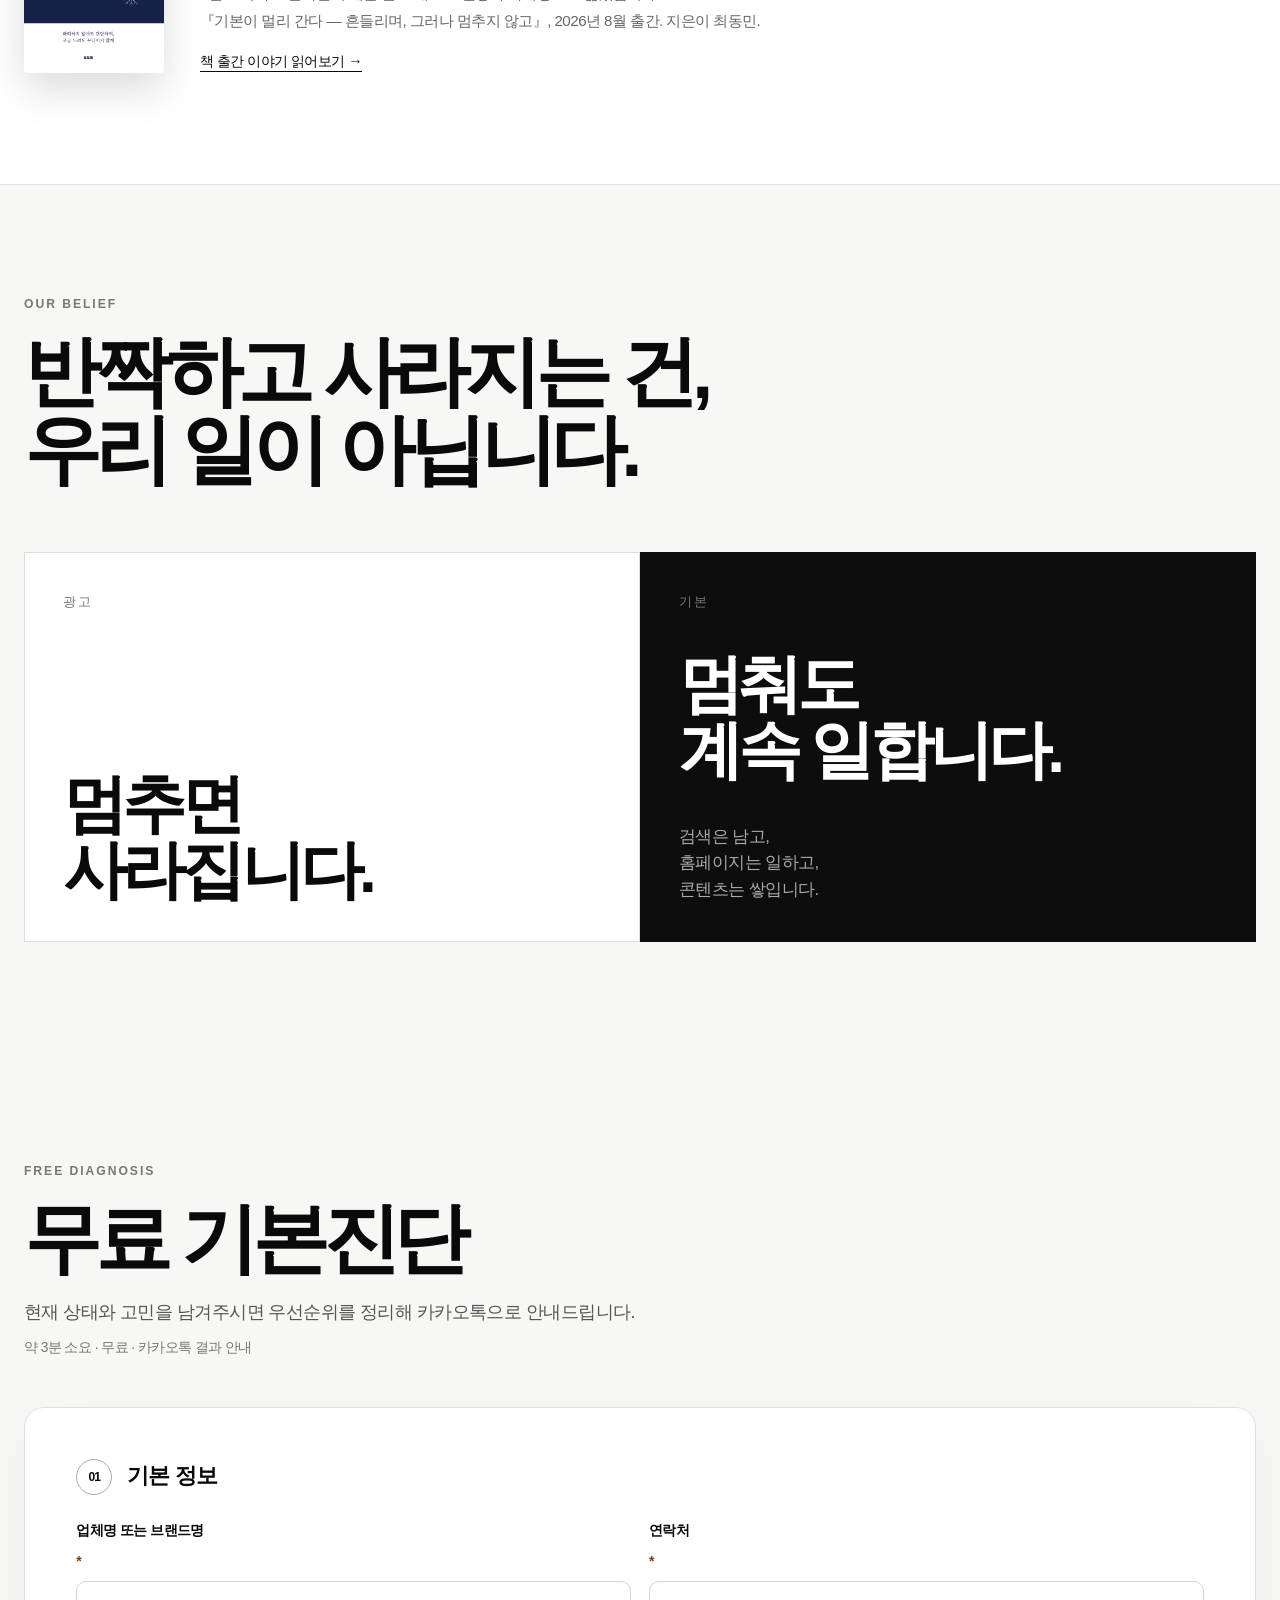
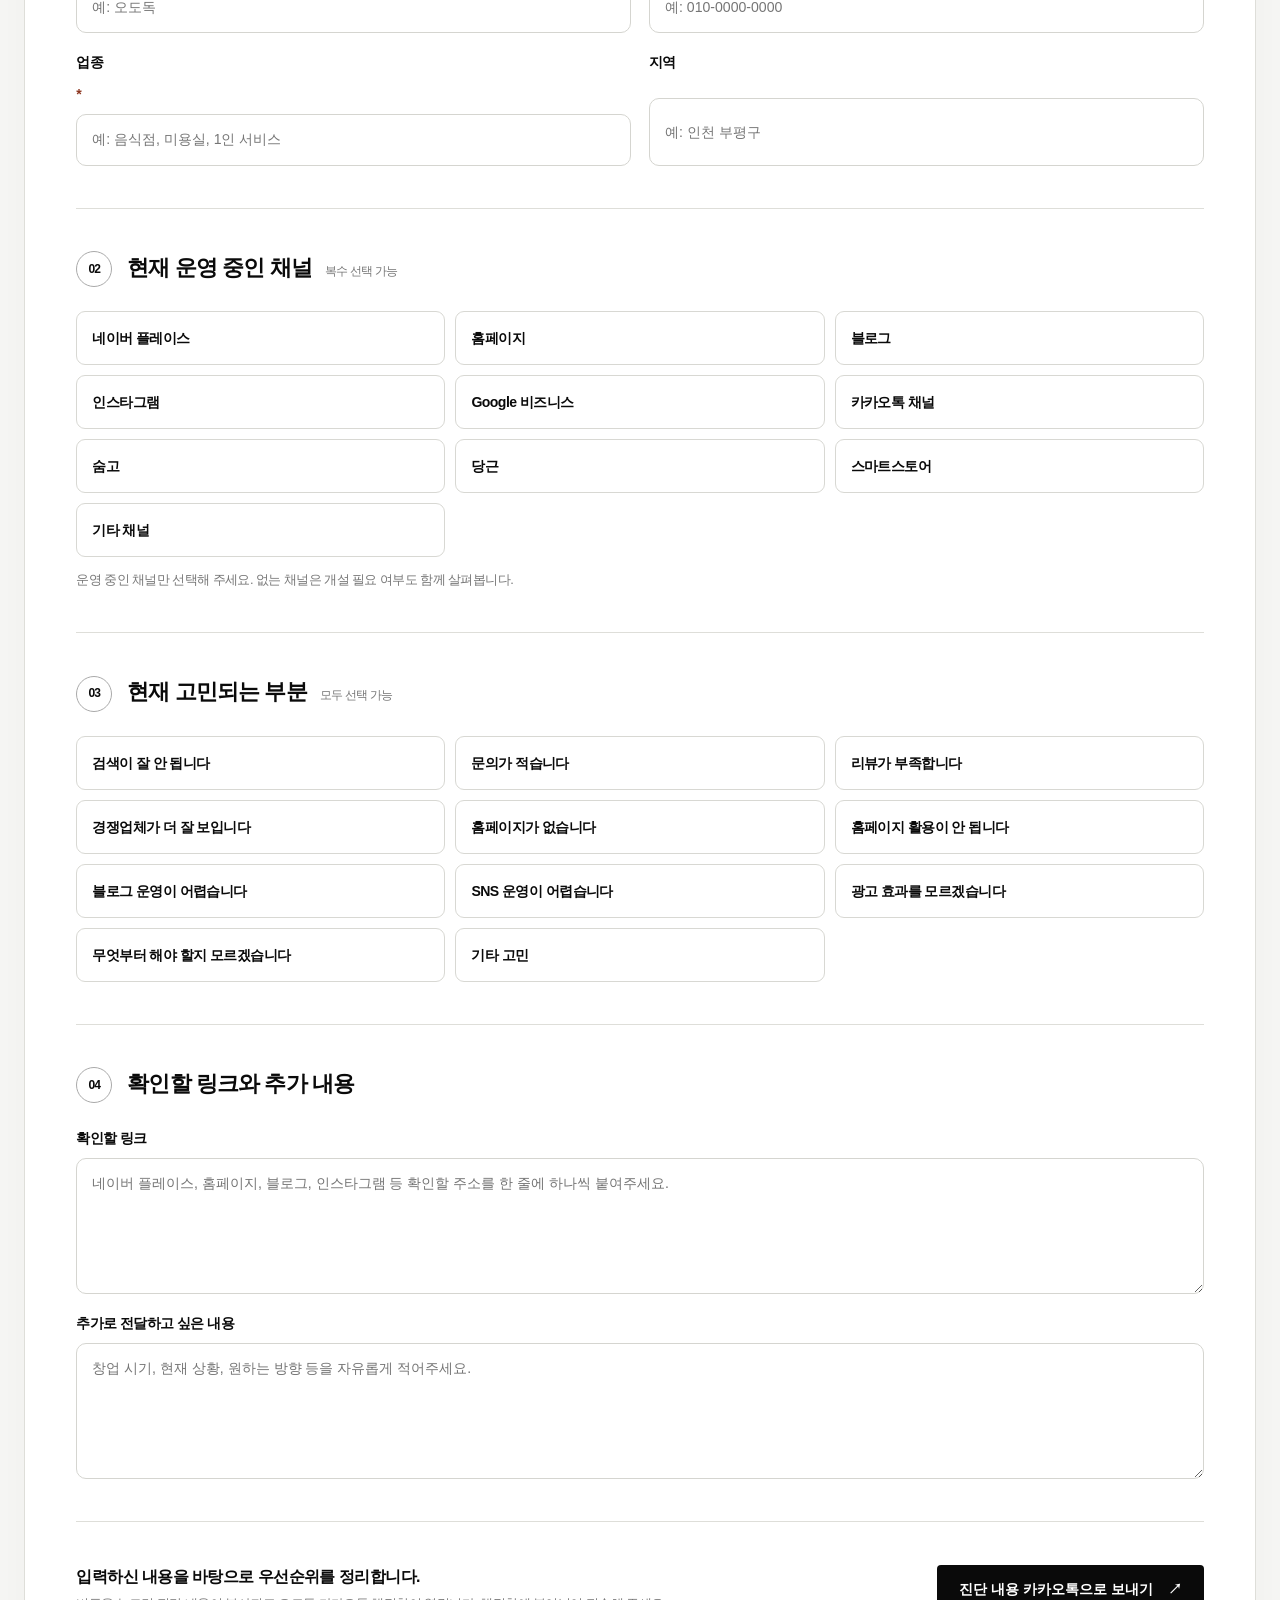
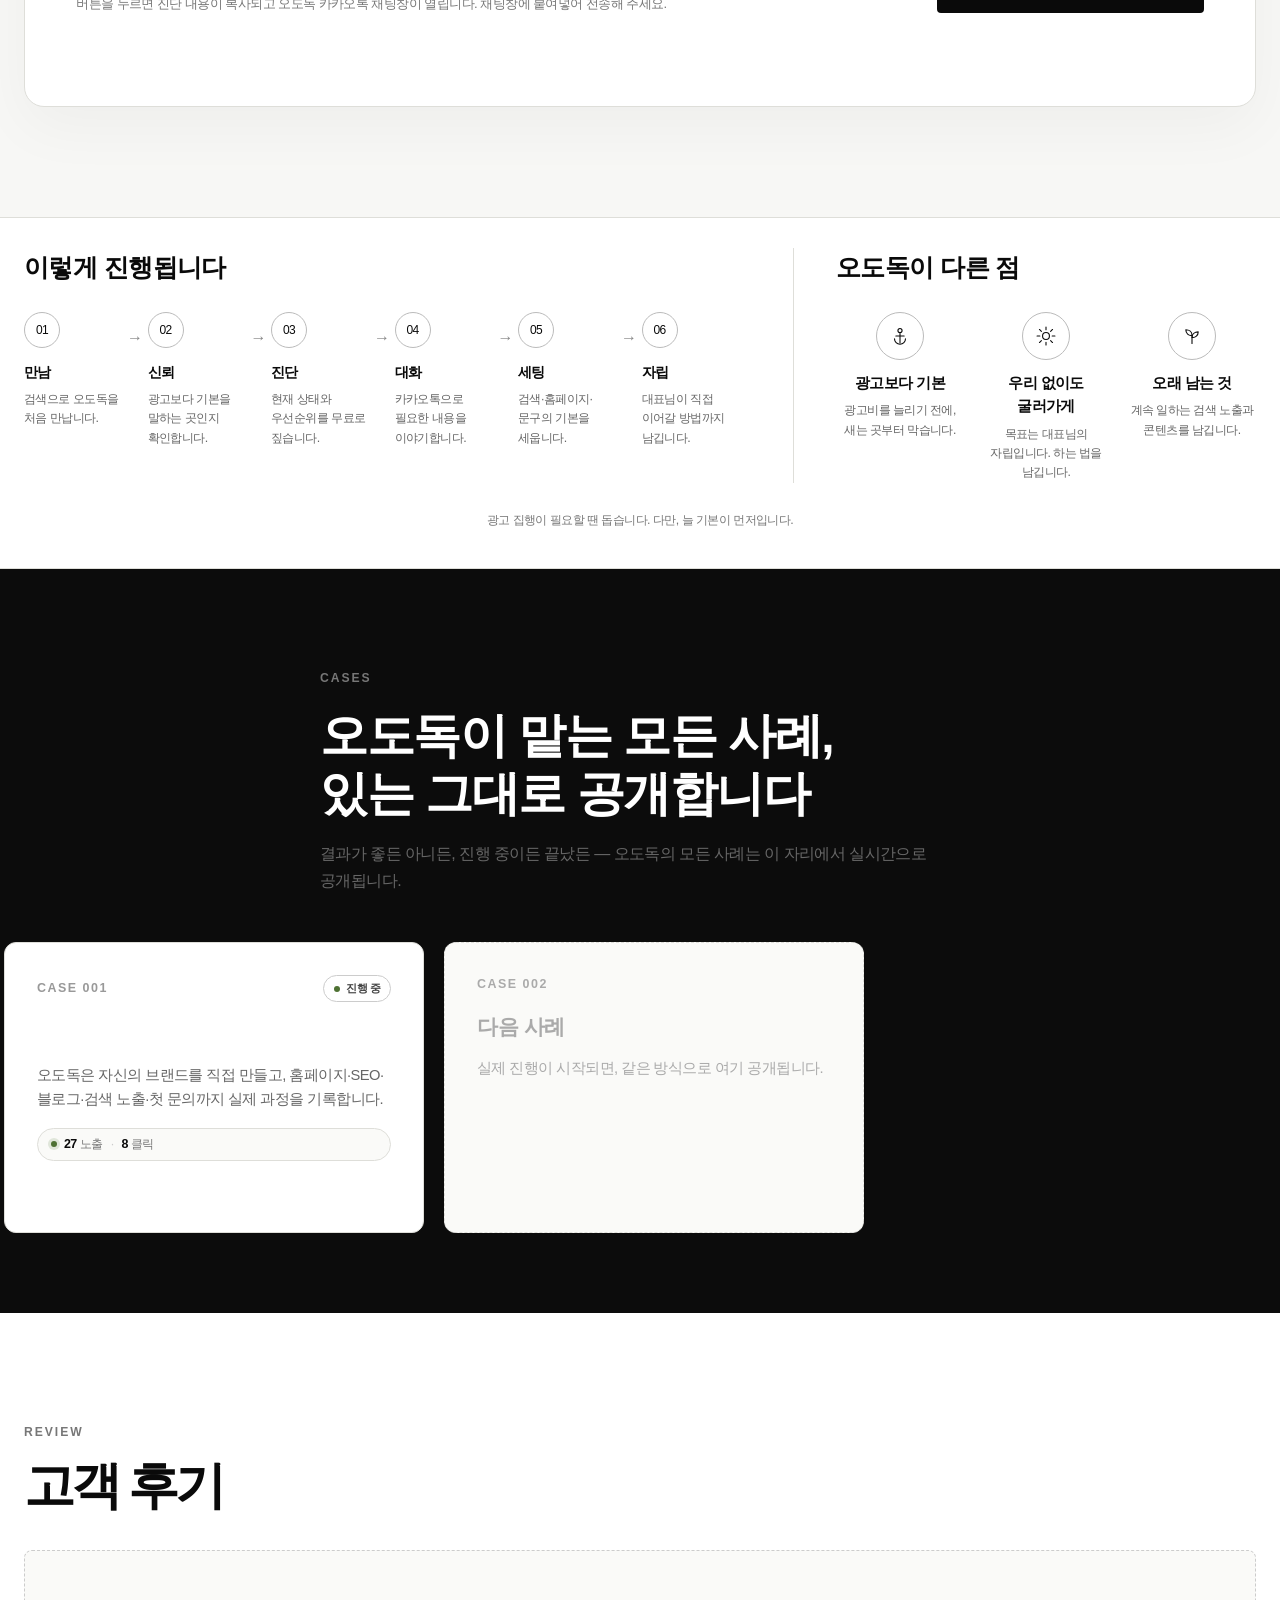
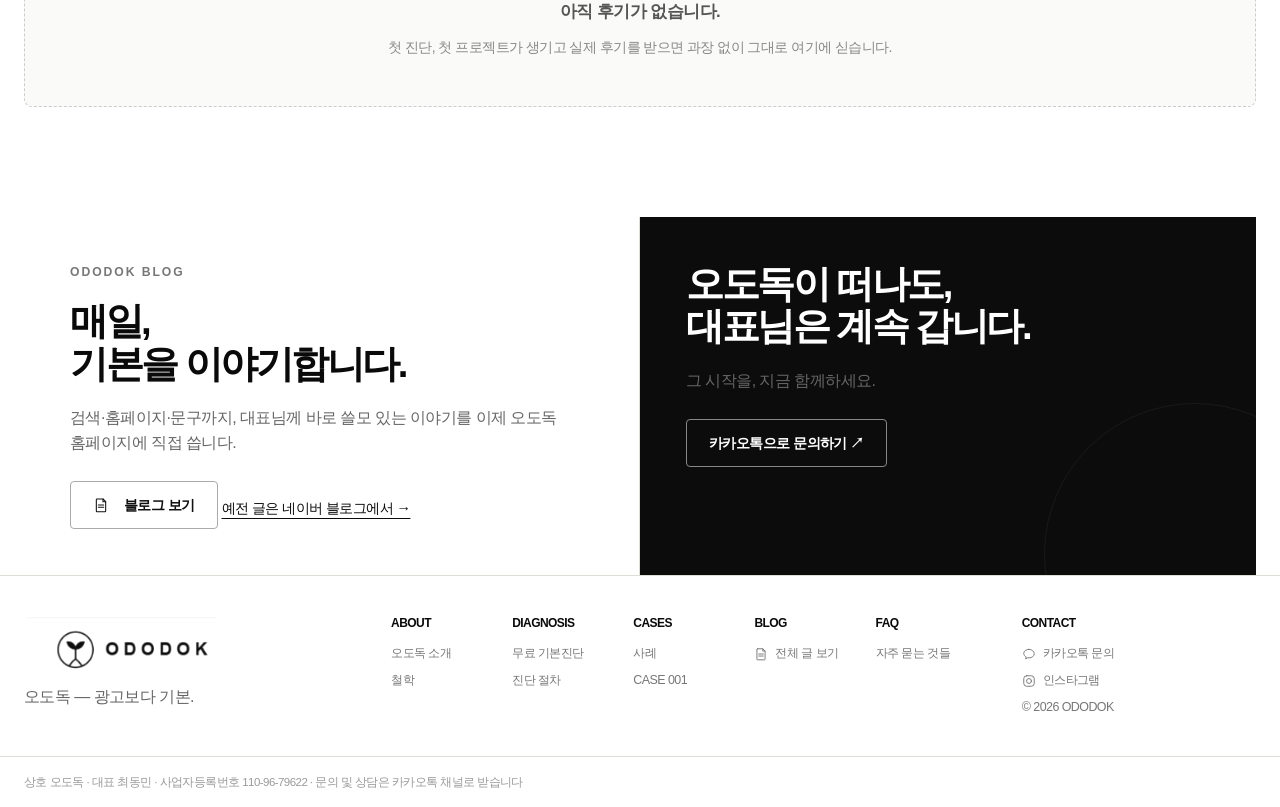
==== commit c749412f: "ododok" ====
--- a/index.html
+++ b/index.html
@@ -76,6 +76,7 @@
     <section class="hero">
       <div class="container hero-grid">
         <div class="hero-copy reveal">
+          <span class="hero-kicker">소상공인을 위한 마케팅 컨설팅 · ODODOK</span>
           <h1>기본이<br>멀리 갑니다.</h1>
           <h2>그래서 우리는,<br>광고비부터 쓰라고 하지 않습니다.</h2>
           <div class="short-line"></div>
--- a/css/style.css
+++ b/css/style.css
@@ -14,6 +14,7 @@
 .header-cta,.button.black{background:var(--black);color:#fff}.header-cta:hover,.button:hover{transform:translateY(-2px);opacity:.88}.button.outline{border:1px solid #aaa;background:#fff;color:#111}.button.wide{width:100%;min-height:62px}.menu-button{display:none;border:0;background:none;font:inherit;font-weight:800}
 .hero{padding-top:72px;background:#fff}.hero-grid{display:grid;grid-template-columns:.9fr 1.1fr;min-height:600px}.hero-copy{display:flex;flex-direction:column;justify-content:center;padding:58px 36px 58px 0}
 .hero-copy h1{font-size:clamp(4rem,7vw,7.2rem);line-height:.94;letter-spacing:-.085em}.hero-copy h2{margin-top:30px;font-size:clamp(1.35rem,2vw,2rem);line-height:1.35;letter-spacing:-.055em}
+.hero-kicker{display:inline-block;margin-bottom:16px;padding:6px 14px;border:1px solid #ddd;border-radius:999px;color:#666;font-size:.78rem;font-weight:700;letter-spacing:.02em}
 .short-line{width:28px;height:2px;background:#111;margin:20px 0}.hero-copy p{color:#5d5d5d;font-size:1rem;line-height:1.8}.hero-actions{display:flex;gap:14px;margin-top:30px;flex-wrap:wrap}
 .hero-visual{position:relative;overflow:hidden;display:flex;align-items:flex-end;background:#fff}.hero-visual::before{content:"";position:absolute;inset:8% 0 0 3%;background:radial-gradient(circle at 58% 54%,rgba(232,224,208,.42),rgba(255,255,255,0) 63%);pointer-events:none}.hero-visual img{position:relative;z-index:1;width:100%;height:100%;object-fit:contain;object-position:center bottom;filter:saturate(.94) contrast(.98)}.scroll-label{position:absolute;right:18px;bottom:55px;font-size:.72rem;letter-spacing:.14em;writing-mode:vertical-rl}.scroll-label::after{content:"";display:block;width:1px;height:55px;background:#111;margin:10px auto 0}
 .service-strip{border-top:1px solid var(--line);border-bottom:1px solid var(--line)}.service-strip-grid{display:grid;grid-template-columns:repeat(4,1fr)}.service-strip article{display:flex;align-items:center;gap:18px;min-height:96px;padding:22px;border-right:1px solid var(--line)}.service-strip article:last-child{border-right:0}.service-strip .icon{display:inline-flex;color:var(--black)}.service-strip .icon svg{width:32px;height:32px}.service-strip strong{display:block;font-size:.95rem}.service-strip small{display:block;color:#666;margin-top:3px}
@@ -28,7 +29,7 @@
 .biz-info{border-top:1px solid var(--line);padding:16px 0}.biz-info .container{font-size:.72rem;color:#999}
 .mobile-cta-bar{display:none}.reveal{opacity:0;transform:translateY(24px);transition:opacity .75s ease,transform .75s ease}.reveal.visible{opacity:1;transform:none}
 @media(max-width:1000px){.nav-links,.header-cta{display:none}.menu-button{display:block;min-width:48px;min-height:48px}.nav-links.open{display:flex;position:fixed;top:72px;left:0;width:100%;padding:24px;background:#fff;border-bottom:1px solid var(--line);flex-direction:column;align-items:flex-start;gap:0}.nav-links.open a{width:100%;padding:14px 0;border-bottom:1px solid var(--line);font-size:1rem}.nav-links.open a:last-child{border-bottom:0}.hero-grid,.split-intro,.diagnosis-grid,.dual-grid,.project-grid,.jl-grid,.footer-grid{grid-template-columns:1fr}.hero-copy{padding:70px 0 40px}.hero-visual{min-height:420px}.service-strip-grid{grid-template-columns:1fr 1fr}.service-strip article:nth-child(2){border-right:0}.service-strip article:nth-child(-n+2){border-bottom:1px solid var(--line)}.split-intro{gap:45px}.diagnosis-grid>div{border-right:0;border-bottom:1px solid var(--line);padding:35px 0}.diagnosis-grid>div:last-child{border-bottom:0}.process{border-right:0;border-bottom:1px solid var(--line);padding:20px 0 35px}.difference{padding:35px 0}.project-grid{gap:28px}.journal{border-right:0;border-bottom:1px solid var(--line)}.footer-grid nav{grid-template-columns:repeat(4,1fr)}}
-@media(max-width:720px){body{padding-bottom:78px}.container{width:min(calc(100% - 28px),var(--max))}.section{padding:76px 0}.nav{height:64px}.site-header .brand img{width:158px}.nav-links.open{top:64px}.hero{padding-top:64px}.hero-copy{padding:48px 0 30px}.hero-copy h1{font-size:clamp(3.55rem,18vw,5.1rem)}.hero-copy h2{margin-top:24px;font-size:1.28rem}.hero-copy p{font-size:.96rem;line-height:1.75}.hero-copy p br:first-child{display:none}.hero-grid{min-height:auto}.hero-visual{min-height:290px}.scroll-label{display:none}.hero-actions{flex-direction:column}.hero-actions .button{width:100%;min-height:54px}.service-strip-grid{grid-template-columns:1fr}.service-strip article{border-right:0;border-bottom:1px solid var(--line)!important;min-height:84px;padding:18px 8px}.service-strip article:last-child{border-bottom:0!important}.service-strip .icon{min-width:34px}.display-title{font-size:clamp(2.8rem,14vw,4.6rem)}.belief-grid{grid-template-columns:1fr;margin-top:42px}.belief-card{min-height:300px;padding:28px}.diagnosis-title h2{font-size:clamp(2.65rem,13vw,4rem)}.process-difference{padding-top:16px}.process-list{grid-template-columns:1fr;gap:0}.process-list li{display:grid;grid-template-columns:48px 1fr;align-items:start;gap:14px;padding:18px 0;border-bottom:1px solid var(--line)}.process-list li:last-child{border-bottom:0}.process-list li::after{display:none!important}.process-list span{margin:0}.process-list strong{font-size:1rem}.process-list p{font-size:.88rem;line-height:1.55;margin-top:3px}.difference-grid{grid-template-columns:1fr;gap:12px}.difference-grid article{text-align:left;display:grid;grid-template-columns:52px 1fr;column-gap:14px;padding:18px 0;border-bottom:1px solid var(--line)}.difference-grid article>span{grid-row:1/3;margin:0}.difference-grid h3{font-size:1rem}.difference-grid p{font-size:.84rem}.project-section{padding:48px 0}.project-cards{grid-template-columns:1fr}.project-art{height:180px}.journal,.closing{padding:38px 24px;min-height:300px}.closing::after{right:-150px;bottom:-165px}.footer-grid{gap:32px}.footer-grid nav{grid-template-columns:1fr 1fr;gap:24px 16px}.mobile-cta-bar{display:flex;position:fixed;z-index:1900;left:14px;right:14px;bottom:max(12px,env(safe-area-inset-bottom));gap:10px}.mobile-cta-bar a{flex:1;display:flex;align-items:center;justify-content:center;min-height:54px;padding:0 12px;border-radius:8px;font-size:.9rem;font-weight:800}.mobile-cta-bar .primary{background:#0a0a0a;color:#fff;border:1px solid #333;box-shadow:0 12px 35px rgba(0,0,0,.22)}.mobile-cta-bar .secondary{background:#fff;color:#0a0a0a;border:1px solid #0a0a0a}}
+@media(max-width:720px){body{padding-bottom:78px}.container{width:min(calc(100% - 28px),var(--max))}.section{padding:76px 0}.nav{height:64px}.site-header .brand img{width:158px}.nav-links.open{top:64px}.hero{padding-top:64px}.hero-copy{padding:48px 0 30px}.hero-copy h1{font-size:clamp(3.55rem,18vw,5.1rem)}.hero-kicker{font-size:.7rem;padding:5px 12px;margin-bottom:14px}.hero-copy h2{margin-top:24px;font-size:1.28rem}.hero-copy p{font-size:.96rem;line-height:1.75}.hero-copy p br:first-child{display:none}.hero-grid{min-height:auto}.hero-visual{min-height:290px}.scroll-label{display:none}.hero-actions{flex-direction:column}.hero-actions .button{width:100%;min-height:54px}.service-strip-grid{grid-template-columns:1fr}.service-strip article{border-right:0;border-bottom:1px solid var(--line)!important;min-height:84px;padding:18px 8px}.service-strip article:last-child{border-bottom:0!important}.service-strip .icon{min-width:34px}.display-title{font-size:clamp(2.8rem,14vw,4.6rem)}.belief-grid{grid-template-columns:1fr;margin-top:42px}.belief-card{min-height:300px;padding:28px}.diagnosis-title h2{font-size:clamp(2.65rem,13vw,4rem)}.process-difference{padding-top:16px}.process-list{grid-template-columns:1fr;gap:0}.process-list li{display:grid;grid-template-columns:48px 1fr;align-items:start;gap:14px;padding:18px 0;border-bottom:1px solid var(--line)}.process-list li:last-child{border-bottom:0}.process-list li::after{display:none!important}.process-list span{margin:0}.process-list strong{font-size:1rem}.process-list p{font-size:.88rem;line-height:1.55;margin-top:3px}.difference-grid{grid-template-columns:1fr;gap:12px}.difference-grid article{text-align:left;display:grid;grid-template-columns:52px 1fr;column-gap:14px;padding:18px 0;border-bottom:1px solid var(--line)}.difference-grid article>span{grid-row:1/3;margin:0}.difference-grid h3{font-size:1rem}.difference-grid p{font-size:.84rem}.project-section{padding:48px 0}.project-cards{grid-template-columns:1fr}.project-art{height:180px}.journal,.closing{padding:38px 24px;min-height:300px}.closing::after{right:-150px;bottom:-165px}.footer-grid{gap:32px}.footer-grid nav{grid-template-columns:1fr 1fr;gap:24px 16px}.mobile-cta-bar{display:flex;position:fixed;z-index:1900;left:14px;right:14px;bottom:max(12px,env(safe-area-inset-bottom));gap:10px}.mobile-cta-bar a{flex:1;display:flex;align-items:center;justify-content:center;min-height:54px;padding:0 12px;border-radius:8px;font-size:.9rem;font-weight:800}.mobile-cta-bar .primary{background:#0a0a0a;color:#fff;border:1px solid #333;box-shadow:0 12px 35px rgba(0,0,0,.22)}.mobile-cta-bar .secondary{background:#fff;color:#0a0a0a;border:1px solid #0a0a0a}}
 @media(max-width:380px){.hero-copy h1{font-size:3.45rem}.hero-copy h2{font-size:1.16rem}.container{width:calc(100% - 24px)}.journal,.closing{padding:34px 20px}.footer-grid nav{grid-template-columns:1fr}}
 @media(prefers-reduced-motion:reduce){html{scroll-behavior:auto}*{transition-duration:.01ms!important}.reveal{opacity:1;transform:none}}
 
